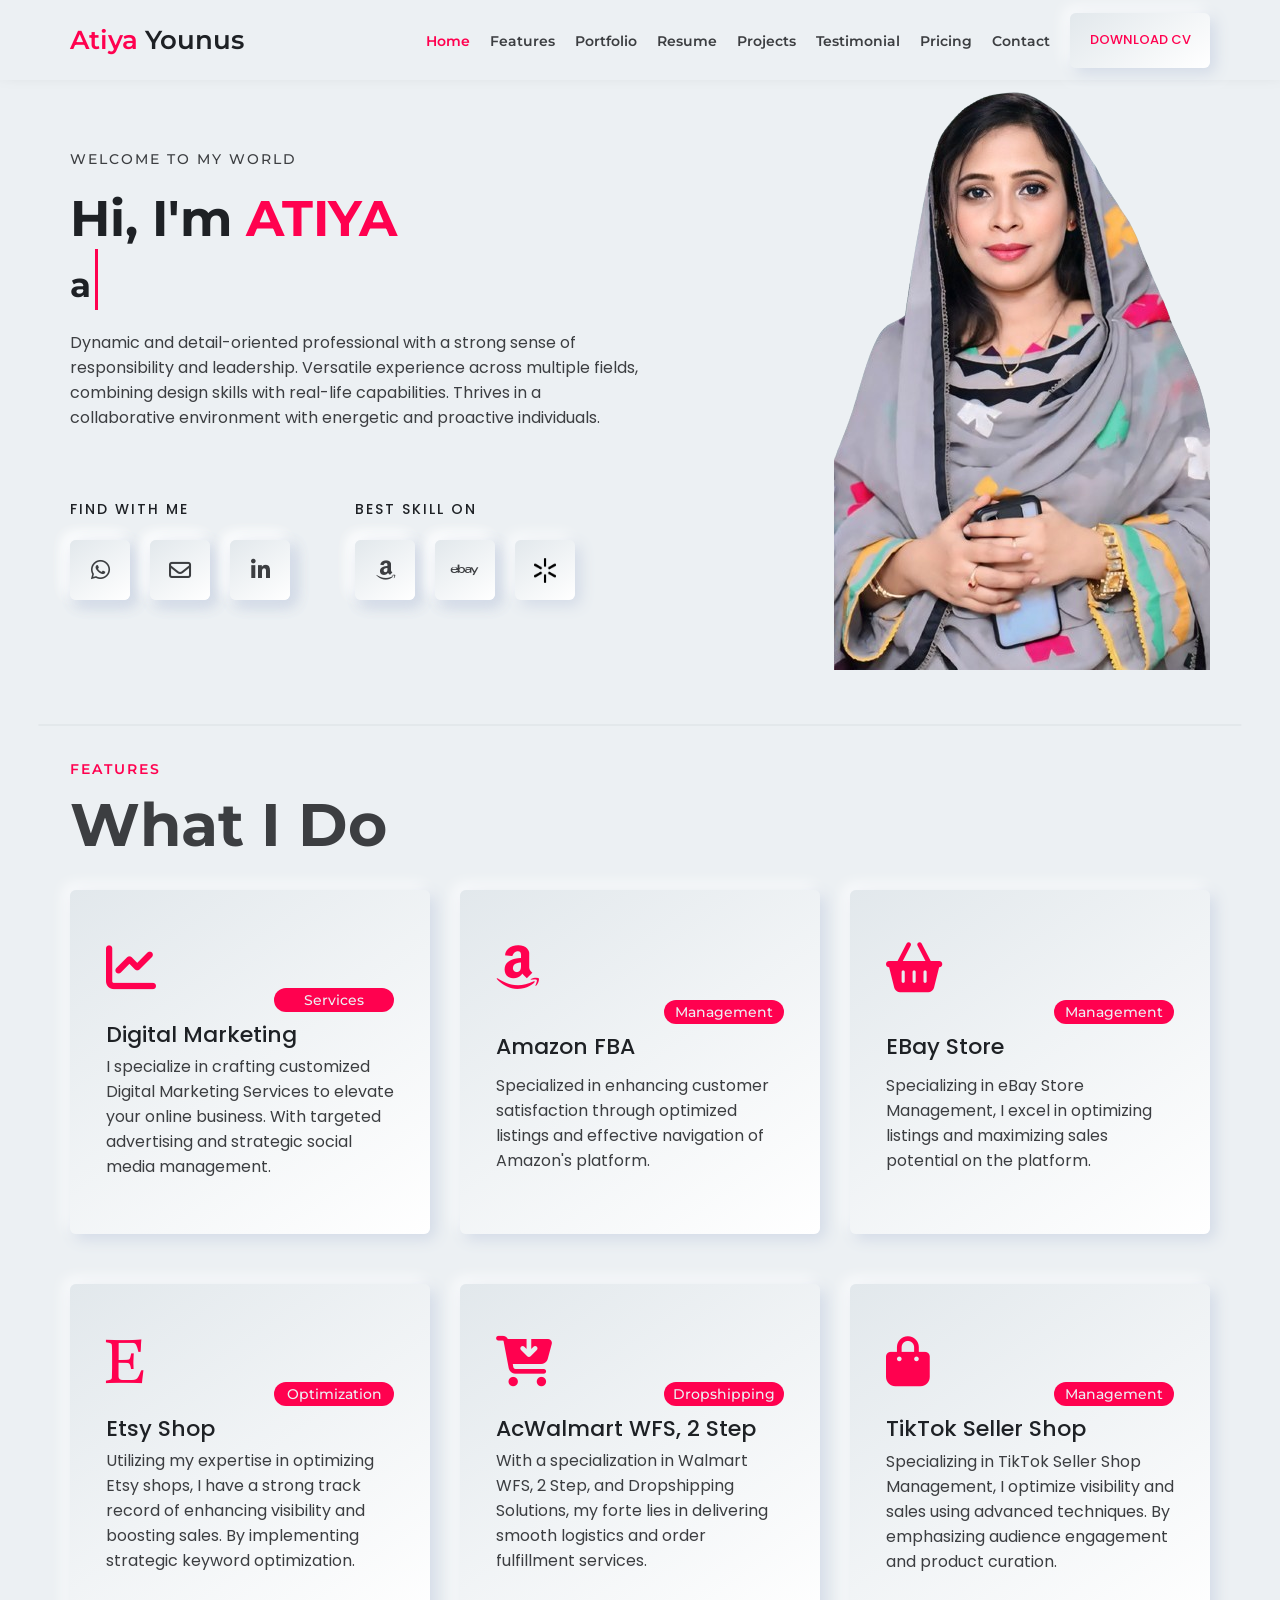
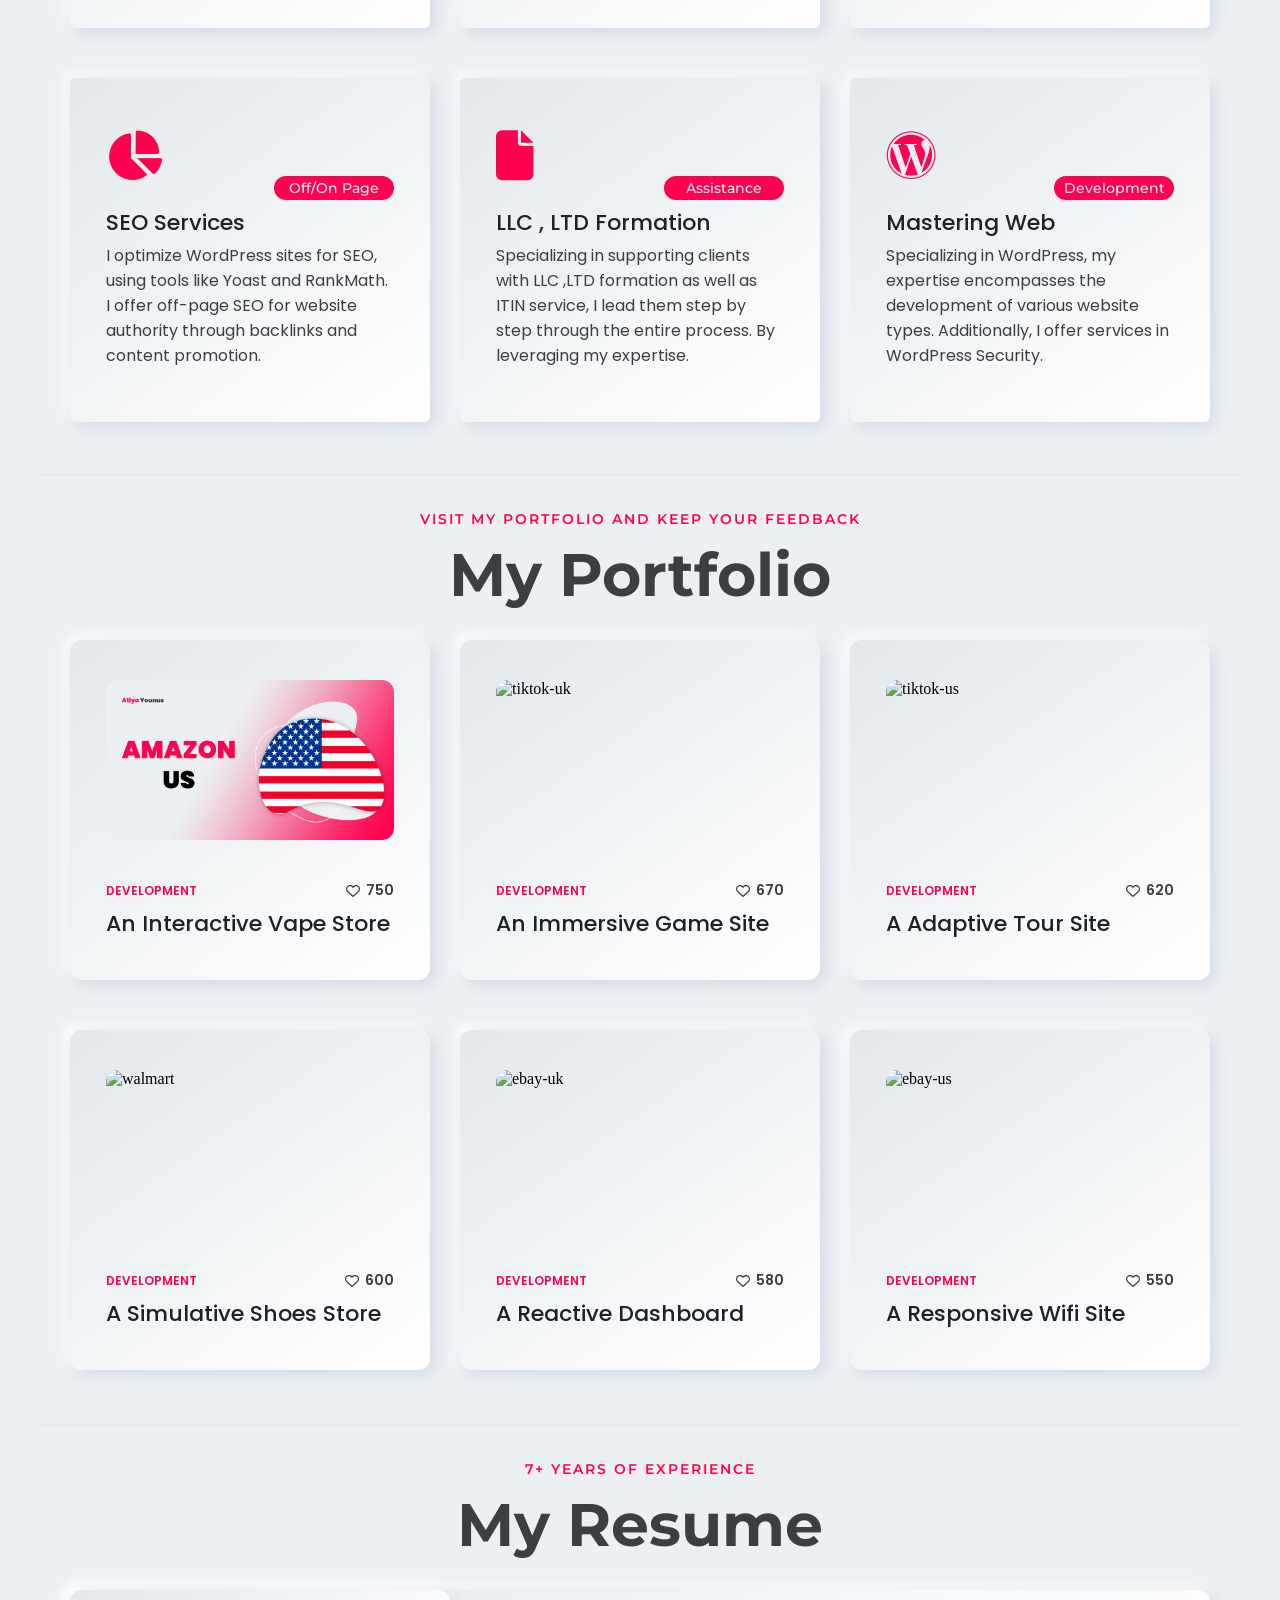
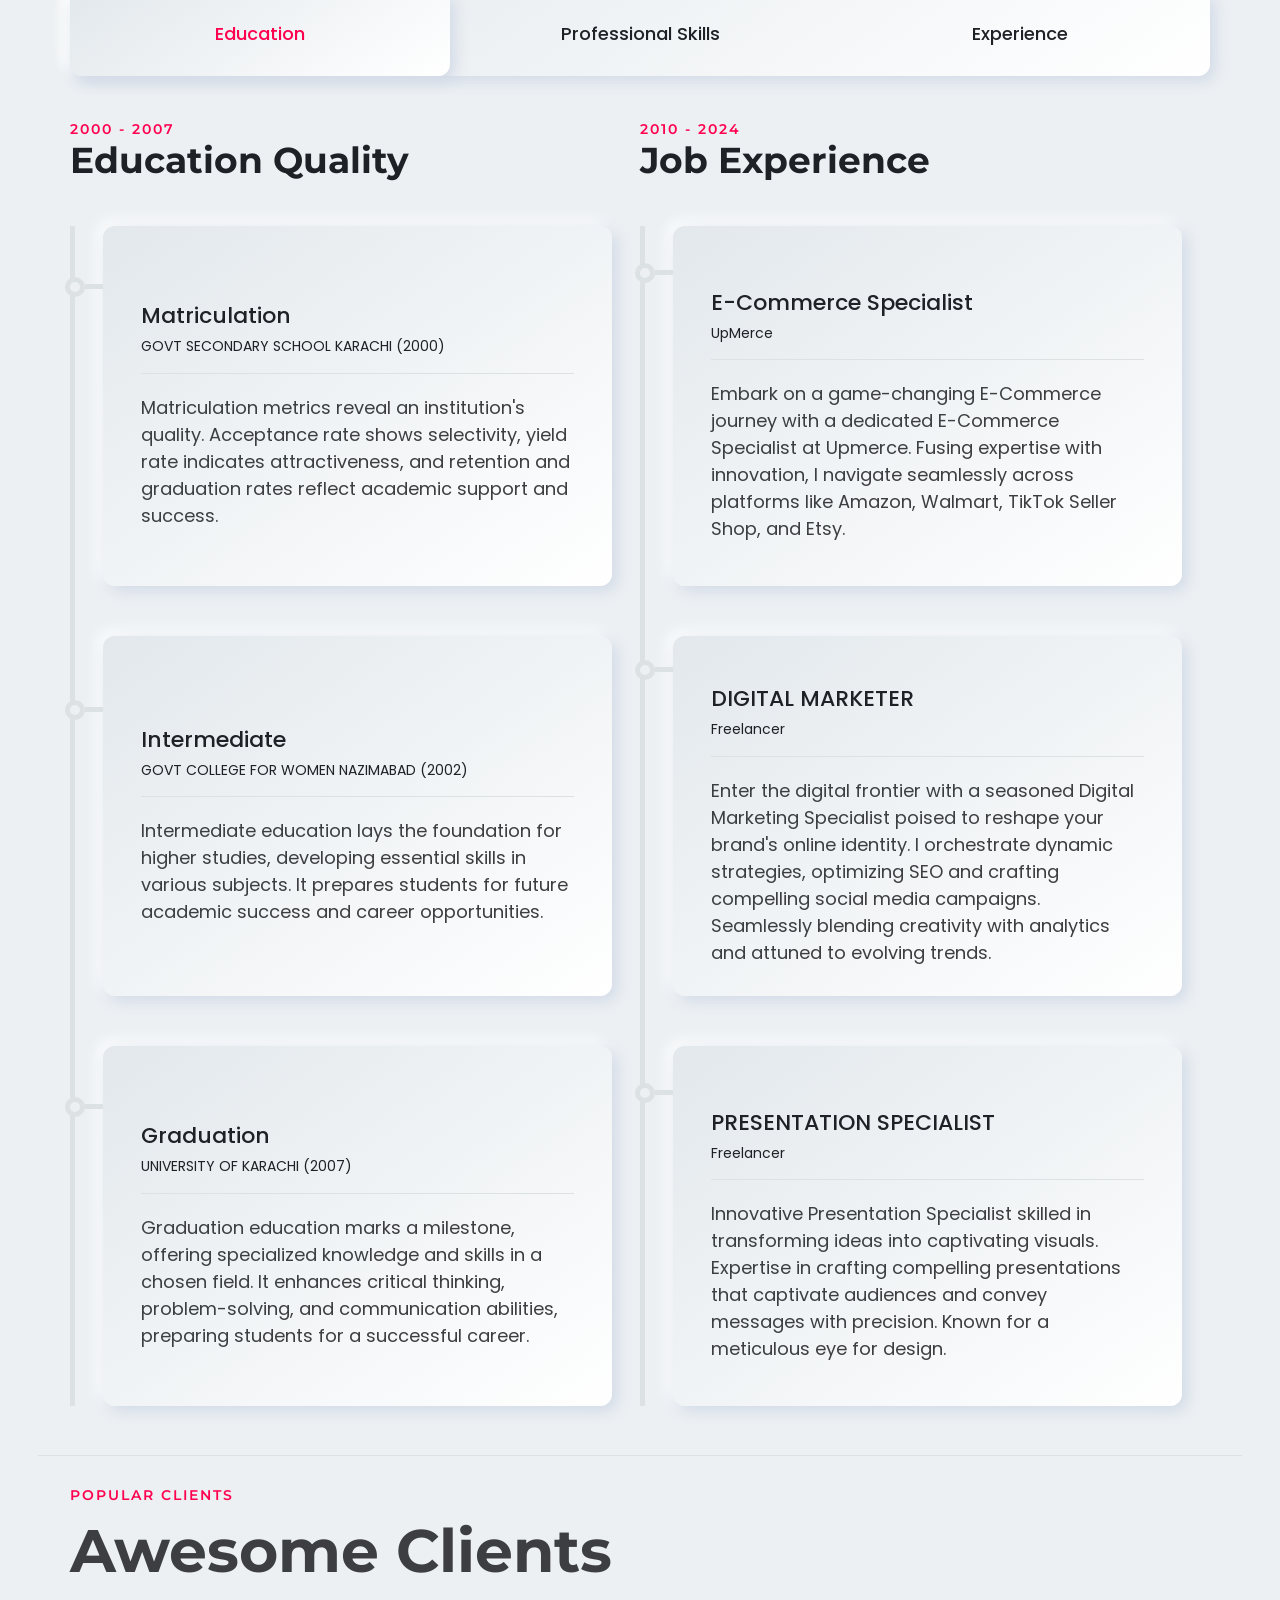
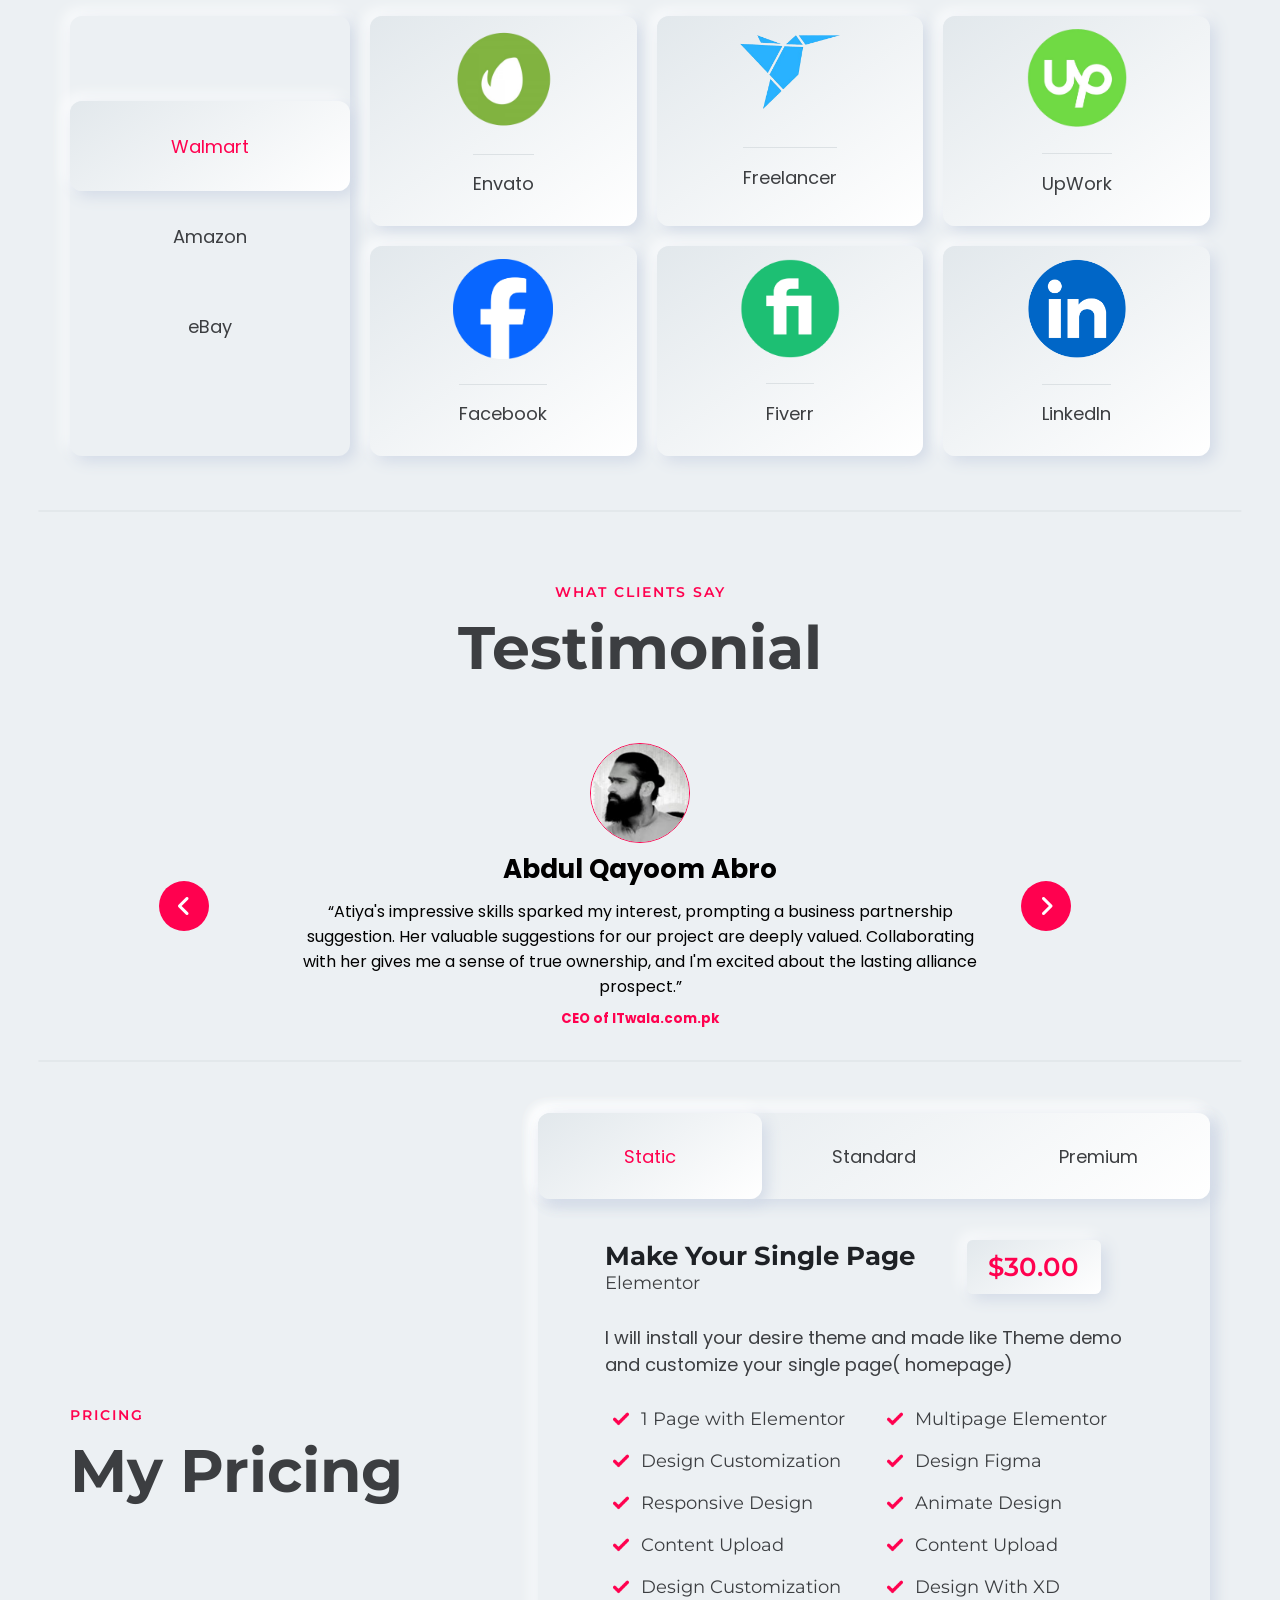
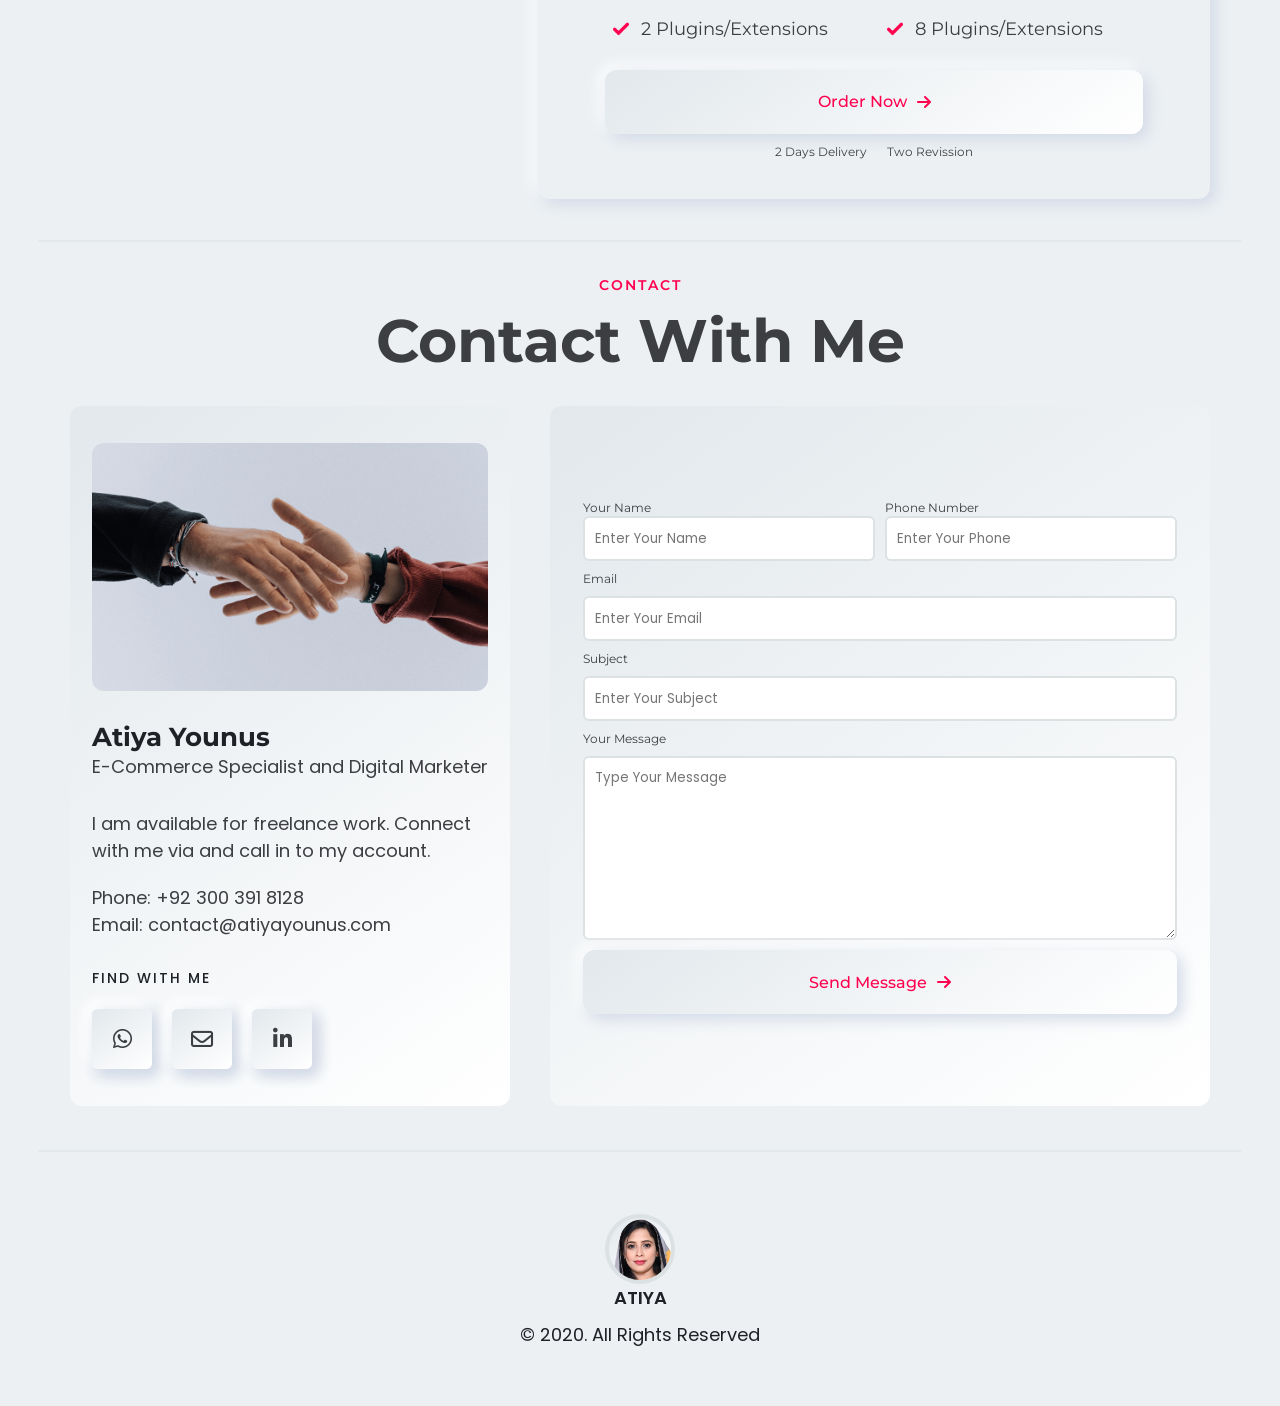
==== index.html @ 1887ff18 "Add files via upload" ====
<!DOCTYPE html>
<html lang="en">

<head>
  <meta charset="UTF-8" />
  <meta name="viewport" content="width=device-width, initial-scale=1.0" />
  <link rel="stylesheet" href="assets/style/container.css" />
  <link rel="stylesheet" href="assets/style/stylesheet.css" />
  <link rel="stylesheet" href="assets/style/responsive.css" />
  <title>Atiya Younus || Portfolio</title>
  <link rel="icon" type="png" href="assets/img/favicon.png">
</head>

<body>
  <!-- Main Header -->
  <header id="main__header">
    <div class="container_div">
      <div class="header__content">
        <div class="main__logo">
          <a href="index.html"><span class="red__highlight">Atiya</span> Younus</a>
        </div>

        <div class="menu__logo">
          <i class="fa-solid fa-bars"></i>
        </div>

        <div class="__backdrop">
          <div class="res__nav">
            <nav id="main__nav">
              <span class="cross__icon"><i class="fa-solid fa-xmark"></i></span>
              <ul class="nav__links">
                <li><a href="#home">Home</a></li>
                <li><a href="#features">Features</a></li>
                <li><a href="#portfolio">Portfolio</a></li>
                <li><a href="#resume">Resume</a></li>
                <li><a href="#projects">Projects</a></li>
                <li><a href="#testimonial">Testimonial</a></li>
                <li><a href="#pricing">Pricing</a></li>
                <li><a href="#contact">Contact</a></li>
                <span class="buynow__btn"><a href="https://shorturl.at/BLY35">Download CV</a></span>
              </ul>
            </nav>
            <div class="resnav__end">
              <div class="resnav__img">
                <img src="assets/img/footer--img.png" alt="my--img" />
              </div>
              <div class="resnav__icon">
                <ul class="nav__socialicon">
                  <li>
                    <a href="#"><i class="fa-brands fa-whatsapp"></i></a>
                  </li>
                  <li>
                    <a href="#"><i class="fa-brands fa-instagram"></i></a>
                  </li>
                  <li>
                    <a href="#"><i class="fa-brands fa-linkedin-in"></i></a>
                  </li>
                </ul>
              </div>
              <div class="footer__desc">
                <p>© 2024. All Rights Reserved</p>
              </div>
            </div>
          </div>
        </div>
      </div>
    </div>
  </header>

  <!-- ================================================== -->

  <!-- Section-1 -->
  <section id="home">
    <div class="container_div">
      <div class="sec1__content">
        <div class="sec1__txt">
          <div class="intro__txt">
            <span class="sec1__welcome">Welcome to my world</span>
            <h1>
              Hi, I'm <span class="red__highlight">ATIYA <br /></span><span class="typed-text"></span><span
                class="cursor blink">&nbsp;</span>
            </h1>
            <p>
              Dynamic and detail-oriented professional with a strong
              sense of responsibility and leadership. Versatile
              experience across multiple fields, combining design skills
              with real-life capabilities. Thrives in a collaborative
              environment with energetic and proactive individuals.
            </p>
          </div>
          <div class="social__info">
            <div class="social__icon">
              <span>find with me</span>
              <ul>
                <li>
                  <a href="https://wa.me/+923003918128"><i class="fa-brands fa-whatsapp"></i></a>
                </li>
                <li>
                  <a href="mailto:contact@atiyayounus.com"><i class="fa-regular fa-envelope"></i></a>
                </li>
                <li>
                  <a href="https://www.linkedin.com/in/itsatiayounus"><i class="fa-brands fa-linkedin-in"></i></a>
                </li>
              </ul>
            </div>
            <div class="social__icon">
              <span>best skill on</span>
              <ul>
                <li>
                  <a href="#"><i class="fa-brands fa-amazon"></i></a>
                </li>
                <li>
                  <a href="#"><i class="fa-brands fa-ebay"></i></a>
                </li>
                <li>
                  <a href="#"><img src="assets/img/walmart--icon.png" alt="walmart--icon" class="walmart__icon"></a>
                </li>
              </ul>
            </div>
          </div>
        </div>
        <div class="sec1__img">
          <img src="assets/img/my--img.png" alt="myimg" />
        </div>
      </div>
    </div>
  </section>

  <!-- ================================================== -->

  <!-- Section-2 -->
  <section id="features">
    <div class="container_div">
      <div class="sec2__content">
        <div class="sec2__txt">
          <span class="txt__span">Features</span>
          <h2 class="amr__h2">What I Do</h2>
        </div>
        <div class="feature__boxes">
          <div class="fbox__content">
            <div class="features__box">
              <i class="fa-solid fa-chart-line"></i>
              <div class="feature__txt">
                <h4 class="amr__h4">Digital Marketing</h4>
                <p>
                  I specialize in crafting customized Digital Marketing Services to elevate your online business. With
                  targeted advertising and strategic social media management.
                </p>
              </div>
            </div>
          </div>
          <div class="fbox__content">
            <div class="features__box">
              <i class="fa-brands fa-amazon"></i>
              <div class="feature__txt">
                <h4 class="amr__h4">Amazon FBA</h4>
                <p>
                  Specialized in enhancing customer satisfaction through optimized listings and effective navigation of
                  Amazon's platform.
                </p>
              </div>
            </div>
          </div>
          <div class="fbox__content">
            <div class="features__box">
              <i class="fa-solid fa-basket-shopping"></i>
              <div class="feature__txt">
                <h4 class="amr__h4">EBay Store</h4>
                <p>
                  Specializing in eBay Store Management, I excel in optimizing listings and maximizing sales potential
                  on the platform.
                </p>
              </div>
            </div>
          </div>
          <div class="fbox__content">
            <div class="features__box">
              <i class="fa-brands fa-etsy"></i>
              <div class="feature__txt">
                <h4 class="amr__h4">Etsy Shop</h4>
                <p>
                  Utilizing my expertise in optimizing Etsy shops, I have a strong track record of enhancing visibility
                  and boosting sales. By implementing strategic keyword optimization.
                </p>
              </div>
            </div>
          </div>
          <div class="fbox__content">
            <div class="features__box">
              <i class="fa-solid fa-cart-arrow-down"></i>
              <div class="feature__txt">
                <h4 class="amr__h4">AcWalmart WFS, 2 Step</h4>
                <p>
                  With a specialization in Walmart WFS, 2 Step, and Dropshipping Solutions, my forte lies in delivering
                  smooth logistics and order fulfillment services.
                </p>
              </div>
            </div>
          </div>
          <div class="fbox__content">
            <div class="features__box">
              <i class="fa-solid fa-bag-shopping"></i>
              <div class="feature__txt">
                <h4 class="amr__h4">TikTok Seller Shop</h4>
                <div></div>
                <p>
                  Specializing in TikTok Seller Shop Management, I optimize visibility and sales using advanced
                  techniques. By emphasizing audience engagement and product curation.
                </p>
              </div>
            </div>
          </div>
          <div class="fbox__content">
            <div class="features__box">
              <i class="fa-solid fa-chart-pie"></i>
              <div class="feature__txt">
                <h4 class="amr__h4">SEO Services</h4>
                <div></div>
                <p>
                  I optimize WordPress sites for SEO, using tools like Yoast and RankMath. I offer off-page SEO for
                  website authority through backlinks and content promotion.
                </p>
              </div>
            </div>
          </div>
          <div class="fbox__content">
            <div class="features__box">
              <i class="fa-solid fa-file"></i>
              <div class="feature__txt">
                <h4 class="amr__h4">LLC , LTD Formation</h4>
                <div></div>
                <p>
                  Specializing in supporting clients with LLC ,LTD formation as well as ITIN service, I lead them step
                  by step through the entire process. By leveraging my expertise.
                </p>
              </div>
            </div>
          </div>
          <div class="fbox__content">
            <div class="features__box">
              <i class="fa-brands fa-wordpress"></i>
              <div class="feature__txt">
                <h4 class="amr__h4">Mastering Web</h4>
                <div></div>
                <p>
                  Specializing in WordPress, my expertise encompasses the development of various website types.
                  Additionally, I offer services in WordPress Security.
                </p>
              </div>
            </div>
          </div>
        </div>
      </div>
    </div>
  </section>

  <!-- ================================================== -->

  <!-- Section-3 -->
  <section id="portfolio">
    <div class="container_div">
      <div class="sec3__content">
        <div class="sec3__txt">
          <span class="txt__span">Visit my portfolio and keep your feedback</span>
          <h2 class="amr__h2">My Portfolio</h2>
        </div>
        <div class="web__boxese">
          <div class="webbox__content">
            <div class="web__img">
              <img src="assets/img/amazon-us 1.png" alt="amazon" />
            </div>
            <div class="web__txt">
              <div class="web__catogery">
                <span>Development</span>
                <span><i class="fa-regular fa-heart"></i>750</span>
              </div>
              <a href="https://amrh-97.github.io/vapestore/" target="_blank">
                <h4 class="amr__h4">An Interactive Vape Store</h4>
              </a>
            </div>
          </div>
          <div class="webbox__content">
            <div class="web__img">
              <img src="assets/img/Tiktok-UK 1.png" alt="tiktok-uk" />
            </div>
            <div class="web__txt">
              <div class="web__catogery">
                <span>Development</span>
                <span><i class="fa-regular fa-heart"></i>670</span>
              </div>
              <a href="https://amrh-97.github.io/gaming/" target="_blank">
                <h4 class="amr__h4">An Immersive Game Site</h4>
              </a>
            </div>
          </div>
          <div class="webbox__content">
            <div class="web__img">
              <img src="assets/img/Tiktok-US 1.png" alt="tiktok-us" />
            </div>
            <div class="web__txt">
              <div class="web__catogery">
                <span>Development</span>
                <span><i class="fa-regular fa-heart"></i>620</span>
              </div>
              <a href="#">
                <h4 class="amr__h4">A Adaptive Tour Site</h4>
              </a>
            </div>
          </div>
          <div class="webbox__content">
            <div class="web__img">
              <img src="assets/img/walmart 1.png" alt="walmart" />
            </div>
            <div class="web__txt">
              <div class="web__catogery">
                <span>Development</span>
                <span><i class="fa-regular fa-heart"></i>600</span>
              </div>
              <a href="#">
                <h4 class="amr__h4">A Simulative Shoes Store</h4>
              </a>
            </div>
          </div>
          <div class="webbox__content">
            <div class="web__img">
              <img src="assets/img/ebay-uk 1.png" alt="ebay-uk" />
            </div>
            <div class="web__txt">
              <div class="web__catogery">
                <span>Development</span>
                <span><i class="fa-regular fa-heart"></i>580</span>
              </div>
              <a href="#">
                <h4 class="amr__h4">A Reactive Dashboard</h4>
              </a>
            </div>
          </div>
          <div class="webbox__content">
            <div class="web__img">
              <img src="assets/img/ebay-us 1.png" alt="ebay-us" />
            </div>
            <div class="web__txt">
              <div class="web__catogery">
                <span>Development</span>
                <span><i class="fa-regular fa-heart"></i>550</span>
              </div>
              <a href="#">
                <h4 class="amr__h4">A Responsive Wifi Site</h4>
              </a>
            </div>
          </div>
        </div>
      </div>
    </div>
  </section>

  <!-- ================================================== -->

  <!-- Section-4 -->
  <section id="resume">
    <div class="container_div">
      <div class="sec4__sec">
        <div class="sec4__txt">
          <span class="txt__span">7+ Years of Experience</span>
          <h2 class="amr__h2">My Resume</h2>
        </div>
        <ul class="resume__ul">
          <li>Education</li>
          <li class="pro__skill">Professional Skills</li>
          <li>Experience</li>
        </ul>
        <div class="__resume">
          <div class="sec4__resume">
            <div class="__box">
              <div class="restxt__1">
                <span class="txt__span">2000 - 2007</span>
                <h5 class="amr__h5">Education Quality</h5>
              </div>
              <div class="resume__boxes">
                <div class="resume__box">
                  <div class="resume__txt">
                    <div class="resmune__inner">
                      <div class="resume__heading">
                        <h4 class="amr__h4">Matriculation</h4>
                        <span>GOVT SECONDARY SCHOOL
                          KARACHI (2000)</span>
                      </div>
                      <div class="resume__descrp">
                        <p>
                          Matriculation metrics reveal an institution's
                          quality. Acceptance rate shows selectivity, yield
                          rate indicates attractiveness, and retention and
                          graduation rates reflect academic support and
                          success.
                        </p>
                      </div>
                    </div>
                  </div>
                  <div class="resume__txt">
                    <div class="resmune__inner">
                      <div class="resume__heading">
                        <h4 class="amr__h4">Intermediate</h4>
                        <span>GOVT COLLEGE FOR WOMEN
                          NAZIMABAD (2002)</span>
                      </div>
                      <div class="resume__descrp">
                        <p>
                          Intermediate education lays the foundation for
                          higher studies, developing essential skills in
                          various subjects. It prepares students for future
                          academic success and career opportunities.
                        </p>
                      </div>
                    </div>
                  </div>
                  <div class="resume__txt">
                    <div class="resmune__inner">
                      <div class="resume__heading">
                        <h4 class="amr__h4">Graduation</h4>
                        <span>UNIVERSITY OF KARACHI (2007)</span>
                      </div>
                      <div class="resume__descrp">
                        <p>
                          Graduation education marks a milestone, offering
                          specialized knowledge and skills in a chosen field.
                          It enhances critical thinking, problem-solving, and
                          communication abilities, preparing students for a
                          successful career.
                        </p>
                      </div>
                    </div>
                  </div>
                </div>
              </div>
            </div>
            <div class="__box">
              <div class="restxt__1">
                <span class="txt__span">2010 - 2024</span>
                <h5 class="amr__h5">Job Experience</h5>
              </div>
              <div class="resume__boxes">
                <div class="resume__box">
                  <div class="resume__txt">
                    <div class="resmune__inner">
                      <div class="resume__heading">
                        <h4 class="amr__h4">E-Commerce Specialist</h4>
                        <span>UpMerce</span>
                      </div>
                      <div class="resume__descrp">
                        <p>
                          Embark on a game-changing E-Commerce journey with a
                          dedicated E-Commerce Specialist at Upmerce. Fusing
                          expertise with innovation, I navigate seamlessly across
                          platforms like Amazon, Walmart, TikTok Seller Shop, and
                          Etsy.
                        </p>
                      </div>
                    </div>
                  </div>
                  <div class="resume__txt">
                    <div class="resmune__inner">
                      <div class="resume__heading">
                        <h4 class="amr__h4">DIGITAL MARKETER</h4>
                        <span>Freelancer</span>
                      </div>
                      <div class="resume__descrp">
                        <p>
                          Enter the digital frontier with a seasoned Digital Marketing
                          Specialist poised to reshape your brand's online identity. I
                          orchestrate dynamic strategies, optimizing SEO and
                          crafting compelling social media campaigns. Seamlessly
                          blending creativity with analytics and attuned to evolving
                          trends.
                        </p>
                      </div>
                    </div>
                  </div>
                  <div class="resume__txt">
                    <div class="resmune__inner">
                      <div class="resume__heading">
                        <h4 class="amr__h4">PRESENTATION SPECIALIST</h4>
                        <span>Freelancer</span>
                      </div>
                      <div class="resume__descrp">
                        <p>
                          Innovative Presentation Specialist skilled in transforming
                          ideas into captivating visuals. Expertise in crafting
                          compelling presentations that captivate audiences and
                          convey messages with precision. Known for a meticulous
                          eye for design.
                        </p>
                      </div>
                    </div>
                  </div>
                </div>
              </div>
            </div>
          </div>
        </div>
        <div class="__resume">
          <div class="sec4__resume">
            <div class="__box">
              <div class="restxt__1">
                <span class="txt__span">Features</span>
                <h5 class="amr__h5">Professional Skill</h5>
              </div>
              <div class="resume__boxes resume__progress">
                <div class="progrss__chart">
                  <h6 class="amr__h6">Digital Marketing</h6>
                  <div class="progress__bar">
                    <div class="__progress"></div>
                  </div>
                </div>
                <div class="progrss__chart">
                  <h6 class="amr__h6">Walmart</h6>
                  <div class="progress__bar">
                    <div class="__progress"></div>
                  </div>
                </div>
                <div class="progrss__chart">
                  <h6 class="amr__h6">Amazon</h6>
                  <div class="progress__bar">
                    <div class="__progress"></div>
                  </div>
                </div>
                <div class="progrss__chart">
                  <h6 class="amr__h6">eBay</h6>
                  <div class="progress__bar">
                    <div class="__progress"></div>
                  </div>
                </div>
                <div class="progrss__chart">
                  <h6 class="amr__h6">Etsy</h6>
                  <div class="progress__bar">
                    <div class="__progress"></div>
                  </div>
                </div>
              </div>
            </div>
            <div class="__box">
              <div class="restxt__1">
                <span class="txt__span">Features</span>
                <h5 class="amr__h5">Professional Skill</h5>
              </div>
              <div class="resume__boxes resume__progress">
                <div class="progrss__chart">
                  <h6 class="amr__h6">Tik Tok</h6>
                  <div class="progress__bar">
                    <div class="__progress"></div>
                  </div>
                </div>
                <div class="progrss__chart">
                  <h6 class="amr__h6">Html Css</h6>
                  <div class="progress__bar">
                    <div class="__progress"></div>
                  </div>
                </div>
                <div class="progrss__chart">
                  <h6 class="amr__h6">JavaScript</h6>
                  <div class="progress__bar">
                    <div class="__progress"></div>
                  </div>
                </div>
                <div class="progrss__chart">
                  <h6 class="amr__h6">WordPress</h6>
                  <div class="progress__bar">
                    <div class="__progress"></div>
                  </div>
                </div>
                <div class="progrss__chart">
                  <h6 class="amr__h6">LLC,LTD Formation Assistance</h6>
                  <div class="progress__bar">
                    <div class="__progress"></div>
                  </div>
                </div>
              </div>
            </div>
          </div>
        </div>
        <div class="__resume">
          <div class="sec4__resume">
            <div class="__box">
              <div class="restxt__1">
                <span class="txt__span">2000 - 2007</span>
                <h5 class="amr__h5">Education Quality</h5>
              </div>
              <div class="resume__boxes">
                <div class="resume__box">
                  <div class="resume__txt">
                    <div class="resmune__inner">
                      <div class="resume__heading">
                        <h4 class="amr__h4">Matriculation</h4>
                        <span>GOVT SECONDARY SCHOOL
                          KARACHI (2000)</span>
                      </div>
                      <div class="resume__descrp">
                        <p>
                          Matriculation metrics reveal an institution's
                          quality. Acceptance rate shows selectivity, yield
                          rate indicates attractiveness, and retention and
                          graduation rates reflect academic support and
                          success.
                        </p>
                      </div>
                    </div>
                  </div>
                  <div class="resume__txt">
                    <div class="resmune__inner">
                      <div class="resume__heading">
                        <h4 class="amr__h4">Intermediate</h4>
                        <span>GOVT COLLEGE FOR WOMEN
                          NAZIMABAD (2002)</span>
                      </div>
                      <div class="resume__descrp">
                        <p>
                          Intermediate education lays the foundation for
                          higher studies, developing essential skills in
                          various subjects. It prepares students for future
                          academic success and career opportunities.
                        </p>
                      </div>
                    </div>
                  </div>
                  <div class="resume__txt">
                    <div class="resmune__inner">
                      <div class="resume__heading">
                        <h4 class="amr__h4">Graduation</h4>
                        <span>UNIVERSITY OF KARACHI (2007)</span>
                      </div>
                      <div class="resume__descrp">
                        <p>
                          Graduation education marks a milestone, offering
                          specialized knowledge and skills in a chosen field.
                          It enhances critical thinking, problem-solving, and
                          communication abilities, preparing students for a
                          successful career.
                        </p>
                      </div>
                    </div>
                  </div>
                </div>
              </div>
            </div>
            <div class="__box">
              <div class="restxt__1">
                <span class="txt__span">2010 - 2024</span>
                <h5 class="amr__h5">Job Experience</h5>
              </div>
              <div class="resume__boxes">
                <div class="resume__box">
                  <div class="resume__txt">
                    <div class="resmune__inner">
                      <div class="resume__heading">
                        <h4 class="amr__h4">E-Commerce Specialist</h4>
                        <span>UpMerce</span>
                      </div>
                      <div class="resume__descrp">
                        <p>
                          Embark on a game-changing E-Commerce journey with a
                          dedicated E-Commerce Specialist at Upmerce. Fusing
                          expertise with innovation, I navigate seamlessly across
                          platforms like Amazon, Walmart, TikTok Seller Shop, and
                          Etsy.
                        </p>
                      </div>
                    </div>
                  </div>
                  <div class="resume__txt">
                    <div class="resmune__inner">
                      <div class="resume__heading">
                        <h4 class="amr__h4">DIGITAL MARKETER</h4>
                        <span>Freelancer</span>
                      </div>
                      <div class="resume__descrp">
                        <p>
                          Enter the digital frontier with a seasoned Digital Marketing
                          Specialist poised to reshape your brand's online identity. I
                          orchestrate dynamic strategies, optimizing SEO and
                          crafting compelling social media campaigns. Seamlessly
                          blending creativity with analytics and attuned to evolving
                          trends.
                        </p>
                      </div>
                    </div>
                  </div>
                  <div class="resume__txt">
                    <div class="resmune__inner">
                      <div class="resume__heading">
                        <h4 class="amr__h4">PRESENTATION SPECIALIST</h4>
                        <span>Freelancer</span>
                      </div>
                      <div class="resume__descrp">
                        <p>
                          Innovative Presentation Specialist skilled in transforming
                          ideas into captivating visuals. Expertise in crafting
                          compelling presentations that captivate audiences and
                          convey messages with precision. Known for a meticulous
                          eye for design.
                        </p>
                      </div>
                    </div>
                  </div>
                </div>
              </div>
            </div>
          </div>
        </div>
      </div>
    </div>
  </section>

  <div class="__seperator">
    <span></span>
  </div>

  <!-- ================================================== -->

  <!-- Section-5 -->
  <section id="projects">
    <div class="container_div">
      <div class="sec5__content">
        <div class="sec5__txt">
          <span class="txt__span">Popular Clients</span>
          <h2 class="amr__h2">Awesome Clients</h2>
        </div>
        <div class="sec5__clients">
          <div class="client__li">
            <ul>
              <li>Walmart</li>
              <li>Amazon</li>
              <li>eBay</li>
            </ul>
          </div>
          <div class="client__boxes">
            <div class="client__box">
              <div class="client__logo">
                <img src="assets/img/envato-logo.png" alt="envato-logo" />
              </div>
              <div class="client__name">
                <span><a href="#">Envato</a></span>
              </div>
            </div>
            <div class="client__box">
              <div class="client__logo">
                <img src="assets/img/freelancer-logo.png" alt="freelancer-logo" />
              </div>
              <div class="client__name">
                <span><a href="#">Freelancer</a></span>
              </div>
            </div>
            <div class="client__box">
              <div class="client__logo">
                <img src="assets/img/upwork-logo.png" alt="upwork-logo" />
              </div>
              <div class="client__name">
                <span><a href="#">UpWork</a></span>
              </div>
            </div>
            <div class="client__box">
              <div class="client__logo">
                <img src="assets/img/facebook-logo.png" alt="facebook-logo" />
              </div>
              <div class="client__name">
                <span><a href="#">Facebook</a></span>
              </div>
            </div>
            <div class="client__box">
              <div class="client__logo">
                <img src="assets/img/Fiverr-Logo.png" alt="fiver-logo" />
              </div>
              <div class="client__name">
                <span><a href="#">Fiverr</a></span>
              </div>
            </div>
            <div class="client__box">
              <div class="client__logo">
                <img src="assets/img/link-logo.png" alt="link--logo" />
              </div>
              <div class="client__name">
                <span><a href="#">LinkedIn</a></span>
              </div>
            </div>
          </div>
        </div>
      </div>
    </div>
  </section>

  <!-- ================================================== -->

  <!-- Testimonial Section -->

  <section id="testimonial">
    <div class="container_div">
      <div class="testmonial__container">
        <div class="sec4__txt">
          <span class="txt__span">What Clients Say</span>
          <h2 class="amr__h2">Testimonial</h2>
        </div>
        <div class="testmonial__inner">
          <div class="right__left">
            <span class="left__arrow"><i class="fa-solid fa-angle-left"></i></span>
            <span class="right__arrow"><i class="fa-solid fa-angle-right"></i></span>
          </div>
          <div class="testmonial__txt">
            <div class="test__heading">
              <img src="assets/img/testmonialimg--1.jpg" alt="user-img">
              <h6>Abdul Qayoom Abro</h6>
            </div>
            <div class="test__desc">
              <q>Atiya's impressive skills sparked my interest, prompting a business partnership suggestion.
                Her valuable suggestions for our project are deeply valued. Collaborating with her gives me a sense of
                true ownership, and I'm excited about the lasting alliance prospect.</q>
            </div>
            <h5>CEO of ITwala.com.pk</h5>
          </div>
          <div class="testmonial__txt">
            <div class="test__heading">
              <img src="assets/img/testmonialimg--2.jpg" alt="user-img">
              <h6>Farha Khan</h6>
            </div>
            <div class="test__desc">
              <q>Atiya's friendliness and motivation were evident. Her guidance made navigating Walmart
                effortless, without burden. She took full responsibility, maintaining constant communication, and
                exceeded expectations. I highly recommend women from all backgrounds to collaborate with her.
              </q>
            </div>
            <h5>Lead Teacher of Marc Academy NY United States of America</h5>
          </div>
          <div class="testmonial__txt">
            <div class="test__heading">
              <img src="assets/img/testmonialimg--3.jpg" alt="user-img">
              <h6>Asif Malik</h6>
            </div>
            <div class="test__desc">
              <q>In four years, I've witnessed Atiya's boundless curiosity and versatility across diverse
                domains. Her expertise impressed me deeply as we explored the TikTok Shop platform. I wholeheartedly
                recommend collaborating with her to explore e-commerce platforms.</q>
            </div>
            <h5>Digital Creator</h5>
          </div>
          <div class="testmonial__txt">
            <div class="test__heading">
              <img src="assets/img/testmonialimg--4.jpg" alt="user-img">
              <h6>Humayun Alamgir Shaikh</h6>
            </div>
            <div class="test__desc">
              <q>Joining Atiya's team four months ago was an energizing journey filled with her infectious
                enthusiasm and vibrant spirit. Her exceptional communication abilities and hidden talents make her
                unique. Collaborating with her fills me with pride and happiness. Under her mentorship, I've explored
                Etsy and Walmart, surpassing expectations.</q>
            </div>
            <h5>Engineering Professional, From Canada</h5>
          </div>
          <div class="testmonial__txt">
            <div class="test__heading">
              <img src="assets/img/testmonialimg--5.jpg" alt="user-img">
              <h6>Asiya Syed</h6>
            </div>
            <div class="test__desc">
              <q>Atiya Younus's teaching style, patience, and empathy left a lasting impression. Her
                straightforward approach made complex concepts understandable. I venture into e-commerce, utilizing her
                LLC's services. Her meticulous guidance ensures practical understanding without neglecting financial
                aspects.</q>
            </div>
            <h5>Lecturer at - University of Hai’l Kingdom of Saudi Arabia</h5>
          </div>
          <div class="testmonial__txt">
            <div class="test__heading">
              <img src="assets/img/testmonialimg--6.jpg" alt="user-img">
              <h6>Affinity</h6>
            </div>
            <div class="test__desc">
              <q>Atiya aided us in managing the Walmart account with her documented experience and concise
                guidance. Her extensive expertise in e-commerce platforms is notable. Our partnership with Atiya has
                been remarkable, and we anticipate a lasting alliance.</q>
            </div>
            <h5>Online E.Commerce Agency</h5>
          </div>
        </div>
      </div>
    </div>
  </section>

  <!-- ================================================== -->

  <!-- Section-6 -->
  <section id="pricing">
    <div class="container_div">
      <div class="sec6__content">
        <div class="sec6__txt">
          <span class="txt__span">Pricing</span>
          <h2 class="amr__h2">My Pricing</h2>
        </div>
        <div class="sec6__prices">
          <ul class="price__type">
            <li>Static</li>
            <li>Standard</li>
            <li>Premium</li>
          </ul>
          <div class="price__inner">
            <div class="price__txt">
              <div class="price__heading">
                <div>
                  <h3 class="amr__h3">Make Your Single Page</h3>
                  <span>Elementor</span>
                </div>
                <div class="__price">
                  <p>$30.00</p>
                </div>
              </div>
              <div class="price__description">
                <p>
                  I will install your desire theme and made like Theme demo
                  and customize your single page( homepage)
                </p>
              </div>
              <div class="check__wrapper">
                <ul>
                  <li>1 Page with Elementor</li>
                  <li>Design Customization</li>
                  <li>Responsive Design</li>
                  <li>Content Upload</li>
                  <li>Design Customization</li>
                  <li>2 Plugins/Extensions</li>
                </ul>
                <ul>
                  <li>Multipage Elementor</li>
                  <li>Design Figma</li>
                  <li>Animate Design</li>
                  <li>Content Upload</li>
                  <li>Design With XD</li>
                  <li>8 Plugins/Extensions</li>
                </ul>
              </div>
              <div class="order__btn">
                <span>
                  <a href="#">Order Now <i class="fa-solid fa-arrow-right"></i></a>
                </span>
                <div class="order__delv">
                  <span>2 Days Delivery</span>
                  <span>Two Revission</span>
                </div>
              </div>
            </div>
          </div>
          <div class="price__inner">
            <div class="price__txt">
              <div class="price__heading">
                <div>
                  <h3 class="amr__h3">Design Your Single Page</h3>
                  <span>Elementor</span>
                </div>
                <div class="__price">
                  <p>$60.00</p>
                </div>
              </div>
              <div class="price__description">
                <p>
                  I will install your desire theme and made like Theme demo
                  and customize your single page( homepage)
                </p>
              </div>
              <div class="check__wrapper">
                <ul>
                  <li>1 Page with Elementor</li>
                  <li>Design Customization</li>
                  <li>Responsive Design</li>
                  <li>Content Upload</li>
                  <li>Design Customization</li>
                  <li>2 Plugins/Extensions</li>
                </ul>
                <ul>
                  <li>Multipage Elementor</li>
                  <li>Design Figma</li>
                  <li>Animate Design</li>
                  <li>Content Upload</li>
                  <li>Design With XD</li>
                  <li>8 Plugins/Extensions</li>
                </ul>
              </div>
              <div class="order__btn">
                <span>
                  <a href="#">Order Now <i class="fa-solid fa-arrow-right"></i></a>
                </span>
                <div class="order__delv">
                  <span>2 Days Delivery</span>
                  <span>Two Revission</span>
                </div>
              </div>
            </div>
          </div>
          <div class="price__inner">
            <div class="price__txt">
              <div class="price__heading">
                <div>
                  <h3 class="amr__h3">Make Your Multi Page</h3>
                  <span>Elementor</span>
                </div>
                <div class="__price">
                  <p>$90.00</p>
                </div>
              </div>
              <div class="price__description">
                <p>
                  I will install your desire theme and made like Theme demo
                  and customize your single page( homepage)
                </p>
              </div>
              <div class="check__wrapper">
                <ul>
                  <li>1 Page with Elementor</li>
                  <li>Design Customization</li>
                  <li>Responsive Design</li>
                  <li>Content Upload</li>
                  <li>Design Customization</li>
                  <li>2 Plugins/Extensions</li>
                </ul>
                <ul>
                  <li>Multipage Elementor</li>
                  <li>Design Figma</li>
                  <li>Animate Design</li>
                  <li>Content Upload</li>
                  <li>Design With XD</li>
                  <li>8 Plugins/Extensions</li>
                </ul>
              </div>
              <div class="order__btn">
                <span>
                  <a href="#">Order Now <i class="fa-solid fa-arrow-right"></i></a>
                </span>
                <div class="order__delv">
                  <span>2 Days Delivery</span>
                  <span>Two Revission</span>
                </div>
              </div>
            </div>
          </div>
        </div>
      </div>
    </div>
  </section>

  <!-- ================================================== -->

  <!-- Section-7 -->
  <section id="contact">
    <div class="container_div">
      <div class="sec7__content">
        <div class="sec7__txt">
          <span class="txt__span">Contact</span>
          <h2 class="amr__h2">Contact With Me</h2>
        </div>
        <div class="sec7__boxes">
          <div class="sec7__box">
            <div class="inner__box">
              <div class="contact__img">
                <img src="assets/img/contact-img.png" alt="contact" />
              </div>
              <div class="contact__title">
                <h3 class="amr__h3">Atiya Younus</h3>
                <span>E-Commerce Specialist and Digital Marketer</span>
              </div>
              <div class="contact__desc">
                <p>
                  I am available for freelance work. Connect with me via and
                  call in to my account.
                </p>
                <div>
                  <span>Phone: <a href="https://wa.me/+923003918128">+92 300 391 8128</a></span>
                  <span>Email: <a href="mailto:contact@atiyayounus.com">contact@atiyayounus.com</a></span>
                </div>
              </div>
              <div class="social__info">
                <div class="social__icon">
                  <span>find with me</span>
                  <ul>
                    <li>
                      <a href="https://wa.me/+923003918128"><i class="fa-brands fa-whatsapp"></i></a>
                    </li>
                    <li>
                      <a href="mailto:contact@atiyayounus.com"><i class="fa-regular fa-envelope"></i></a>
                    </li>
                    <li>
                      <a href="https://www.linkedin.com/in/itsatiayounus"><i class="fa-brands fa-linkedin-in"></i></a>
                    </li>
                  </ul>
                </div>
              </div>
            </div>
          </div>
          <div class="sec7__form">
            <div class="inner__form">
              <form action="#">
                <div class="fname__div">
                  <div>
                    <label for="user__name">Your Name</label>
                    <input type="text" id="user__name" required placeholder="Enter Your Name" />
                  </div>
                  <div>
                    <label for="user__phone">Phone Number</label>
                    <input type="text" id="user__phone" required placeholder="Enter Your Phone" />
                  </div>
                </div>
                <label for="user__email">Email</label>
                <input type="email" id="user__email" required placeholder="Enter Your Email" />
                <label for="user__subject">Subject</label>
                <input type="text" id="user__subject" required placeholder="Enter Your Subject" />
                <label for="user__msg">Your Message</label>
                <textarea id="user__msg" rows="8" placeholder="Type Your Message"></textarea>
                <span class="form__btn">
                  <a href="#">Send Message <i class="fa-solid fa-arrow-right"></i></a>
                </span>
              </form>
            </div>
          </div>
        </div>
      </div>
    </div>
  </section>

  <!-- ================================================== -->

  <!-- Main Footer -->
  <footer id="main__footer">
    <div class="container_div">
      <div class="footer__content">
        <div class="footer__logo">
          <img src="assets/img/footer--img.png" alt="my--img" />
          <p>Atiya</p>
        </div>
        <div class="footer__desc">
          <p>© 2020. All Rights Reserved</p>
        </div>
      </div>
    </div>
  </footer>
</body>

<!-- Font Awsome Icons -->
<link rel="stylesheet" href="https://cdnjs.cloudflare.com/ajax/libs/font-awesome/6.6.0/css/all.min.css"
  integrity="sha512-Kc323vGBEqzTmouAECnVceyQqyqdsSiqLQISBL29aUW4U/M7pSPA/gEUZQqv1cwx4OnYxTxve5UMg5GT6L4JJg=="
  crossorigin="anonymous" referrerpolicy="no-referrer" />

<!-- JS Scripts -->
<script src="assets/scripts/main.js"></script>

</html>
---- assets/style/container.css ----
/* || Container--Breakpoints */

.container_div {
    max-width: 1140px;
    margin: 0 auto;
}

@media (min-width: 320px) {
    .container_div {
        max-width: 310px;
    }
}

@media (min-width: 425px) {
    .container_div {
        max-width: 370px;
    }
}

@media (min-width: 576px) {
    .container_div {
        max-width: 540px;
    }
}

@media (min-width: 768px) {
    .container_div {
        max-width: 720px;
    }
}

@media (min-width: 992px) {
    .container_div {
        max-width: 960px;
    }
}

@media (min-width: 1200px) {
    .container_div {
        max-width: 1140px;
    }
}
---- assets/style/stylesheet.css ----
@import url('https://fonts.googleapis.com/css2?family=Montserrat:ital,wght@0,100..900;1,100..900&family=Poppins:ital,wght@0,100;0,200;0,300;0,400;0,500;0,600;0,700;0,800;0,900;1,100;1,200;1,300;1,400;1,500;1,600;1,700;1,800;1,900&display=swap');

html {
    scroll-behavior: smooth;
}

* {
    margin: 0;
    padding: 0;
    box-sizing: border-box;
    list-style: none;
    text-decoration: none;
}

::-webkit-scrollbar {
    width: 6px;
    /* background-color: yellowgreen; */
}

::-webkit-scrollbar-thumb {
    background-color: var(--amr--color--2);
    height: 100px;
}

::-webkit-url-bar {
    -webkit-box-shadow: 0 0 10px rgba(0, 0, 0, 0.5);
    -webkit-appearance: searchfield;
    -webkit-text-fill-color: red;
}

/* -- Variables -- */

:root {

    /* font-family */
    --amr--fontfamily--1: "Montserrat", sans-serif;
    --amr--fontfamily--2: "Poppins", sans-serif;

    /* colors */
    --amr--color--1: #ECF0F3;
    --amr--color--2: #ff014f;
    --amr--color--3: #3c3e41;
    --amr--color--4: #1e2125;
    --amr--color--5: linear-gradient(145deg, #ff014f, #d11414);
    --amr--color--6: linear-gradient(145deg, #e2e8ec, #ffffff);
    --amr--color--7: #dce1e4;

    /* box shadow */
    --amr--boxshadow--1: 5px 5px 15px #D1D9E6, -5px -5px 15px #ffffff;

    /* font-weight */
    --amr--fontweight--1: 700;
    --amr--fontweight--2: 600;
    --amr--fontweight--3: 500;
    --amr--fontweight--4: 400;

    /* border radius */
    --amr--borderradius-1: 6px;
    --amr--borderradius-2: 12px;

    /* gap */
    --amr--global--gap: 20px;

    /* trasnition */
    --amr--transition-1: 0.4s;
}

body {
    background-color: var(--amr--color--1);
    /* overflow-y: hidden; */
}

/* -- Global Tags -- */

.red__highlight {
    color: var(--amr--color--2);
}

.buynow__btn a {
    color: var(--amr--color--2);
    font-family: var(--amr--fontfamily--2);
    font-size: 13px;
    background-image: var(--amr--color--6);
    width: 140px;
    min-height: 55px;
    display: flex;
    justify-content: center;
    align-items: center;
    font-weight: var(--amr--fontweight--3);
    box-shadow: var(--amr--boxshadow--1);
    border-radius: var(--amr--borderradius-1);
    text-transform: uppercase;
    position: relative;
    cursor: pointer;
    transition: var(--amr--transition-1);
}

.buynow__btn a:hover {
    color: var(--amr--color--1);
    background-image: var(--amr--color--5);
    transform: translateY(-3px);

}

.txt__span {
    color: var(--amr--color--2);
    font-size: 14px;
    font-family: var(--amr--fontfamily--1);
    font-weight: var(--amr--fontweight--2);
    letter-spacing: 2px;
    text-transform: uppercase;
}

.amr__h2 {
    color: var(--amr--color--3);
    font-size: 60px;
    font-family: var(--amr--fontfamily--1);
}

.amr__h3 {
    color: var(--amr--color--4);
    font-size: 26px;
    font-family: var(--amr--fontfamily--1);
}

.amr__h4 {
    color: var(--amr--color--4);
    font-size: 22px;
    font-family: var(--amr--fontfamily--2);
    font-weight: var(--amr--fontweight--3);
}

.amr__h5 {
    color: var(--amr--color--4);
    font-size: 36px;
    font-family: var(--amr--fontfamily--1);
}

.amr__h6 {
    color: var(--amr--color--4);
    font-size: 12px;
    font-family: var(--amr--fontfamily--1);
    font-weight: var(--amr--fontweight--4);
    letter-spacing: 2px;
    text-transform: uppercase;
}


/* -- Main Header -- */

#main__header {
    position: sticky;
    top: 0;
    background: var(--amr--color--1);
    z-index: 222;
    box-shadow: #00000061 1px -15px 20px 0px;
}

.main__logo a {
    color: var(--amr--color--4);
    font-size: 26px;
    font-weight: var(--amr--fontweight--2);
}

.header__content {
    min-height: 80px;
    display: flex;
    justify-content: space-between;
    align-items: center;
    font-family: var(--amr--fontfamily--1);
}

#main__nav .nav__links {
    display: flex;
    align-items: center;
    gap: var(--amr--global--gap);
}

#main__nav .nav__links li a {
    color: var(--amr--color--3);
    font-size: 14px;
    font-weight: var(--amr--fontweight--2);
    transition: var(--amr--transition-1);
}

#main__nav .nav__links li a:hover {
    color: var(--amr--color--2);
}

#main__nav .nav__links li a.active {
    color: var(--amr--color--2);
}

#main__nav span i {
    display: none;
}

.res__nav .footer__desc {
    display: none;
}

.menu__logo i {
    display: none;
}

.nav__socialicon {
    display: none;
}

.resnav__img {
    display: none;
}

/* -- Section-1 -- */

#home {
    min-height: 650px;
}

.sec1__content {
    display: grid;
    grid-template-columns: repeat(2, 1fr);
}

.sec1__txt {
    display: flex;
    flex-direction: column;
    justify-content: space-evenly;
}

.intro__txt {
    display: flex;
    flex-direction: column;
    gap: var(--amr--global--gap);
}


.intro__txt .sec1__welcome {
    color: var(--amr--color--3);
    font-size: 14px;
    font-family: var(--amr--fontfamily--1);
    font-weight: var(--amr--fontweight--3);
    letter-spacing: 2px;
    text-transform: uppercase;
}

.intro__txt h1 {
    color: var(--amr--color--4);
    font-size: 50px;
    font-family: var(--amr--fontfamily--1);
}

.intro__txt .typed-text {
    font-size: 34px;
    color: var(--amr--color--4);
}

.intro__txt .cursor {
    display: inline-block;
    width: 3px;
    margin-left: 4px;
    background: var(--amr--color--2);
}

.intro__txt .cursor.blink {
    animation: blink 0.8s ease-in-out infinite;
}

@keyframes blink {

    0%,
    100% {
        background: var(--amr--color--2);
    }

    40%,
    50% {
        background: transparent;
    }
}

.intro__txt p {
    color: var(--amr--color--3);
    font-family: var(--amr--fontfamily--2);
}

.social__info {
    display: grid;
    grid-template-columns: repeat(2, 1fr);
}

.social__info ul {
    display: flex;
    gap: var(--amr--global--gap);
}

.social__icon {
    display: flex;
    flex-direction: column;
    gap: var(--amr--global--gap);
}

.social__icon span {
    color: var(--amr--color--4);
    font-size: 14px;
    font-family: var(--amr--fontfamily--2);
    font-weight: var(--amr--fontweight--3);
    text-transform: uppercase;
    letter-spacing: 2px;
}

.walmart__icon {
    max-width: 22px;
}

.social__icon ul li a i,
.nav__socialicon li a i,
.social__icon ul li a {
    font-size: 22px;
    color: var(--amr--color--3);
    width: 60px;
    height: 60px;
    background: var(--amr--color--6);
    box-shadow: var(--amr--boxshadow--1);
    display: flex;
    justify-content: center;
    align-items: center;
    border-radius: var(--amr--borderradius-1);
    cursor: pointer;
    transition: var(--amr--transition-1);
}

.social__icon ul li a i:hover,
.nav__socialicon li a i:hover,
.social__icon ul li a:hover {
    background: var(--amr--color--2);
    color: var(--amr--color--1);
    transform: translateY(-3px);
}


/* .social__icon ul li a i {
    font-size: 24px;
    color: var(--amr--color--3);
} */

/* .social__icon ul li:hover .social__icon ul li a i {} */


.sec1__img {
    display: flex;
    justify-content: end;
}

.sec1__img img {
    display: block;
    max-width: 75%;
}

/* ======================================================================================= */

/* -- Section-2 -- */

#features {
    position: relative;
    min-height: 1350px;
}

#features::before,
#portfolio::before,
#resume::before,
#pricing::before,
#contact::before,
#main__footer::before,
#testimonial::before {
    content: '';
    width: 94%;
    height: 10px;
    position: absolute;
    top: 0;
    left: 50%;
    transform: translate(-50%, -50%);
    border-top: 1px solid var(--amr--color--7);
}

.sec2__txt,
.sec3__txt,
.sec4__txt,
.sec5__txt,
.sec6__txt,
.sec7__txt {
    min-height: 160px;
    display: flex;
    flex-direction: column;
    justify-content: center;
    gap: 10px;
}

.feature__boxes,
.web__boxese {
    display: grid;
    grid-template-columns: repeat(3, 1fr);
    row-gap: 50px;
    column-gap: 30px;
}

.fbox__content {
    min-height: 344px;
    display: flex;
    flex-direction: column;
    align-items: center;
    justify-content: center;
    background: var(--amr--color--6);
    border-radius: var(--amr--borderradius-1);
    box-shadow: var(--amr--boxshadow--1);
    cursor: pointer;
    position: relative;
}

.fbox__content::before {
    content: '';
    position: absolute;
    top: 0;
    left: 0;
    width: 100%;
    height: 100%;
    background: var(--amr--color--5);
    opacity: 0;
    border-radius: var(--amr--borderradius-1);
    transition: var(--amr--transition-1);
}

.fbox__content:hover::before {
    opacity: 1;
}

.fbox__content:hover .features__box {
    transform: translateY(-10px);
}

.features__box {
    transition: var(--amr--transition-1);
}

.fbox__content:hover .feature__txt h4,
.fbox__content:hover .feature__txt p,
.fbox__content:hover i {
    color: var(--amr--color--1);
}

.features__box {
    width: 80%;
    height: 70%;
    display: grid;
    gap: var(--amr--global--gap);
}

.feature__txt {
    display: grid;
}

.features__box i {
    font-size: 50px;
    color: var(--amr--color--2);
}

.feature__txt p {
    color: var(--amr--color--3);
    font-size: 16px;
    font-family: var(--amr--fontfamily--2);
}

/* ======================================================================================= */

/* -- Section-3 -- */

#portfolio {
    position: relative;
    min-height: 950px;
}

.sec3__txt,
.sec4__txt,
.sec7__txt {
    text-align: center;
}

.webbox__content {
    min-height: 340px;
    background: var(--amr--color--6);
    display: flex;
    flex-direction: column;
    align-items: center;
    justify-content: space-evenly;
    border-radius: var(--amr--borderradius-2);
    box-shadow: var(--amr--boxshadow--1);
}

.web__img {
    height: 160px;
    border-radius: var(--amr--borderradius-2);
    overflow: hidden;
}

.web__img,
.web__txt {
    width: 80%;
}

.web__img img {
    display: block;
    max-width: 100%;
    height: auto;
    transform: translateY(0);
    transition: transform 0.5s;
    cursor: pointer;
}

.web__catogery {
    display: flex;
    justify-content: space-between;
    align-items: center;
}

.web__catogery span:nth-child(1) {
    color: var(--amr--color--2);
    font-family: var(--amr--fontfamily--2);
    font-size: 12px;
    text-transform: uppercase;
    font-weight: var(--amr--fontweight--2);
}

.web__catogery span:nth-child(2) {
    color: var(--amr--color--3);
    font-family: var(--amr--fontfamily--2);
    font-size: 14px;
    display: inline-flex;
    align-items: center;
    font-weight: var(--amr--fontweight--2);
    gap: 6px;
}

.web__txt {
    display: flex;
    flex-direction: column;
    gap: 6px;
}

.web__txt a h4 {
    transition: var(--amr--transition-1);
}

.web__txt a h4:hover {
    color: var(--amr--color--2);
}

/* ======================================================================================= */

/* -- Section-4 -- */

#resume {
    position: relative;
}

.resume__ul {
    width: 100%;
    display: grid;
    grid-template-columns: repeat(3, 1fr);
    background: var(--amr--color--6);
    border-radius: var(--amr--borderradius-2);
    box-shadow: var(--amr--boxshadow--1);
}

.resume__ul li {
    color: var(--amr--color--4);
    font-size: 18px;
    font-family: var(--amr--fontfamily--2);
    font-weight: var(--amr--fontweight--3);
    min-height: 86px;
    display: grid;
    place-items: center;
    cursor: pointer;
    transition: var(--amr--transition-1);
}

.resume__ul li:hover,
.resume__ul li.active,
.client__li ul li:hover,
.client__li ul li.active,
.price__type li.active {
    background: var(--amr--color--6);
    box-shadow: var(--amr--boxshadow--1);
    border-radius: var(--amr--borderradius-2);
    color: var(--amr--color--2);
}

.resume__ul li.li__active {
    background: var(--amr--color--6);
    box-shadow: var(--amr--boxshadow--1);
    border-radius: var(--amr--borderradius-2);
    color: var(--amr--color--2);
}

.resume__tophead {
    min-height: 150px;
    display: grid;
    grid-template-columns: repeat(2, 1fr);
    align-items: center;
}

.sec4__resume {
    display: grid;
    grid-template-columns: repeat(2, 1fr);
    /* gap: 20px; */
}

.restxt__1 {
    min-height: 150px;
    display: flex;
    flex-direction: column;
    justify-content: center;
}

.resume__boxes {
    min-height: 100px;
    display: flex;
    justify-content: center;
    border-left: solid 5px var(--amr--color--7);
}

.resume__box {
    width: 90%;
    display: flex;
    flex-direction: column;
    gap: 50px;
}

.resume__txt {
    min-height: 360px;
    display: flex;
    flex-direction: column;
    align-items: center;
    justify-content: center;
    background: var(--amr--color--6);
    box-shadow: var(--amr--boxshadow--1);
    border-radius: var(--amr--borderradius-2);
    position: relative;
    z-index: 1;
}

.resume__txt::before {
    content: '';
    width: 100%;
    height: 100%;
    position: absolute;
    top: 0;
    left: 0;
    background: var(--amr--color--5);
    opacity: 0;
    transition: var(--amr--transition-1);
    border-radius: var(--amr--borderradius-2);
    z-index: -1;
    cursor: pointer;
}

.resume__txt:hover::before {
    opacity: 1;
}

.resume__txt:hover .amr__h4,
.resume__txt:hover .resume__heading span,
.resume__txt:hover .resume__descrp p {
    color: var(--amr--color--1);
    transition: var(--amr--transition-1);
}

.resmune__inner {
    width: 85%;
    display: flex;
    flex-direction: column;
    gap: 20px;
    position: relative;
}

.resmune__inner::before {
    content: '';
    position: absolute;
    top: 0;
    right: 109%;
    width: 18px;
    height: 5px;
    background-color: var(--amr--color--7);
}

.resmune__inner::after {
    content: '';
    position: absolute;
    top: -7px;
    right: 113%;
    width: 10px;
    height: 10px;
    background-color: var(--amr--color--1);
    border: 5px solid var(--amr--color--7);
    border-radius: 100%;
}

.resume__txt:hover .resmune__inner::after {
    background-color: var(--amr--color--2);
    transition: var(--amr--transition-1);
}

.resume__heading {
    min-height: 90px;
    display: grid;
    align-content: center;
    gap: 4px;
    border-bottom: solid 1px var(--amr--color--7);
}

.resume__heading span {
    font-size: 14px;
    color: var(--amr--color--4);
    font-family: var(--amr--fontfamily--2);
}

.resume__descrp p {
    color: var(--amr--color--3);
    font-size: 18px;
    font-family: var(--amr--fontfamily--2);
    animation: showHide 0.3s ease;
}

.fadeOut {
    animation: fadeOut 0.3s linear;
}


@keyframes fadeOut {
    0% {
        opacity: 1;
    }

    100% {
        opacity: 0;
    }
}

.sec4__sec>.__resume:nth-of-type(3) .resume__boxes {
    border: none;
    flex-direction: column;
    justify-content: start;
    gap: 30px;
}

.progrss__chart {
    width: 90%;
    display: flex;
    flex-direction: column;
    gap: 10px;
}

.progress__bar {
    width: 100%;
    height: 13px;
    background-color: var(--amr--color--7);
    border-radius: var(--amr--borderradius-1);
    padding: 3px;
}

.__progress {
    height: 7px;
    background: linear-gradient(145deg, #fff 0%, var(--amr--color--2) 100%);
    border-radius: var(--amr--borderradius-1);
    position: relative;
}

.__progress::after {
    content: '';
    position: absolute;
    right: 0;
    bottom: 8px;
    color: var(--amr--color--4);
    font-size: 14px;
    font-family: var(--amr--fontfamily--2);
    /* font-weight: var(--amr--fontweight--4); */
    letter-spacing: 1px;
}

.sec4__sec .__box:nth-child(1) .progrss__chart:nth-child(1) .__progress {
    width: 99%;
}

.sec4__sec .__box:nth-child(1) .progrss__chart:nth-child(2) .__progress {
    width: 93%;
}

.sec4__sec .__box:nth-child(1) .progrss__chart:nth-child(3) .__progress {
    width: 90%;
}

.sec4__sec .__box:nth-child(1) .progrss__chart:nth-child(4) .__progress {
    width: 87%;
}

.sec4__sec .__box:nth-child(1) .progrss__chart:nth-child(5) .__progress {
    width: 95%;
}

.sec4__sec .__box:nth-child(1) .progrss__chart:nth-child(1) .__progress::after {
    content: '99%';
}

.sec4__sec .__box:nth-child(1) .progrss__chart:nth-child(2) .__progress::after {
    content: '93%';
}

.sec4__sec .__box:nth-child(1) .progrss__chart:nth-child(3) .__progress::after {
    content: '90%';
}

.sec4__sec .__box:nth-child(1) .progrss__chart:nth-child(4) .__progress::after {
    content: '97%';
}

.sec4__sec .__box:nth-child(1) .progrss__chart:nth-child(5) .__progress::after {
    content: '95%';
}

.sec4__sec .__box:nth-child(2) .progrss__chart:nth-child(1) .__progress {
    width: 91%;
}

.sec4__sec .__box:nth-child(2) .progrss__chart:nth-child(2) .__progress {
    width: 94%;
}

.sec4__sec .__box:nth-child(2) .progrss__chart:nth-child(3) .__progress {
    width: 90%;
}

.sec4__sec .__box:nth-child(2) .progrss__chart:nth-child(4) .__progress {
    width: 85%;
}

.sec4__sec .__box:nth-child(2) .progrss__chart:nth-child(5) .__progress {
    width: 92%;
}

.sec4__sec .__box:nth-child(2) .progrss__chart:nth-child(1) .__progress::after {
    content: '91%';
}

.sec4__sec .__box:nth-child(2) .progrss__chart:nth-child(2) .__progress::after {
    content: '94%';
}

.sec4__sec .__box:nth-child(2) .progrss__chart:nth-child(3) .__progress::after {
    content: '90%';
}

.sec4__sec .__box:nth-child(2) .progrss__chart:nth-child(4) .__progress::after {
    content: '85%';
}

.sec4__sec .__box:nth-child(2) .progrss__chart:nth-child(5) .__progress::after {
    content: '92%';
}

@keyframes progressAnimation {
    0% {
        width: 0;
    }

    100% {
        width: var(--target-width);
    }
}

/* ======================================================================================= */

/* -- Section-5 -- */

#projects {
    min-height: 660px;
}

/* .sec5__content {
    min-height: 700px;
    display: flex;
    flex-direction: column;
    align-items: end;
} */

.sec5__clients {
    display: flex;
    justify-content: space-between;
    gap: var(--amr--global--gap);
}

.client__li {
    width: 25%;
    text-align: center;
}

.client__li ul {
    height: 100%;
    background-color: var(--amr--color--6);
    display: flex;
    flex-direction: column;
    justify-content: center;
    box-shadow: var(--amr--boxshadow--1);
    border-radius: var(--amr--borderradius-2);
}

.client__li ul li {
    color: var(--amr--color--3);
    font-size: 18px;
    font-family: var(--amr--fontfamily--2);
    min-height: 90px;
    display: grid;
    place-items: center;
    cursor: pointer;
    transition: var(--amr--transition-1);
}

.client__boxes {
    width: 75%;
    display: grid;
    grid-template-columns: repeat(3, 1fr);
    gap: var(--amr--global--gap);
}

.client__box {
    height: 210px;
    background-image: var(--amr--color--6);
    box-shadow: var(--amr--boxshadow--1);
    border-radius: var(--amr--borderradius-2);
    display: flex;
    flex-direction: column;
    justify-content: space-around;
    align-items: center;
    /* cursor: pointer; */
}

.client__logo img {
    display: block;
    max-width: 100px;
}

.client__name span {
    height: 60px;
    display: block;
    display: grid;
    place-items: center;
    position: relative;
}

.client__name span::before {
    content: '';
    width: 100%;
    position: absolute;
    top: 0;
    left: 0;
    border-top: 1px solid var(--amr--color--7);
}

.client__name span a {
    color: var(--amr--color--3);
    font-size: 18px;
    font-family: var(--amr--fontfamily--2);
}

/* ======================================================================================= */

/* -- Testimonial Section -- */

#testimonial {
    position: relative;
    font-family: var(--amr--fontfamily--2);
}

.testmonial__container {
    width: 100%;
    min-height: 550px;
    display: flex;
    flex-direction: column;
    justify-content: center;
    align-items: center;
    position: relative;
    gap: 30px;
}

.testmonial__inner {
    min-height: 240px;
}

/* .right__left {
    position: relative;
} */

.right__left span i {
    width: 50px;
    height: 50px;
    display: grid;
    place-items: center;
    font-size: 24px;
    background-color: var(--amr--color--2);
    color: #fff;
    border-radius: 50%;
    cursor: pointer;
}

.left__arrow {
    position: absolute;
    left: 10%;
    bottom: 20%;
    transform: translate(-50%, -50%);
    z-index: 111;
}

.right__arrow {
    position: absolute;
    right: 10%;
    bottom: 20%;
    transform: translate(-50%, -50%);
    z-index: 111;
}

.testmonial__txt,
.test__desc {
    display: flex;
    flex-direction: column;
    align-items: center;
    text-align: center;
}

.testmonial__txt {
    gap: 10px;
    position: relative;
    z-index: 11;
}


.test__heading img {
    max-width: 100px;
    border-radius: 50%;
    border: 1px solid var(--amr--color--2);
}

.test__heading h6 {
    font-size: 26px;
}

.test__desc q {
    width: 60%;
}

.testmonial__inner h5 {
    color: var(--amr--color--2);
}

.hidden {
    display: none;
}

.testmonial__txt.active {
    left: 0;
}

.prev {

    animation: previousAni 0.3s linear;
    /* Move off-screen to the left */
}

.next {
    animation: nextAni 0.3s linear;
    /* Move off-screen to the right */
}


.testmonial__txt.active {
    animation: nextAni 10s;
    /* add this */
}

.hide__ani {
    animation: hideAni 1.5s ease;
}

@keyframes nextAni {
    0% {
        transform: translateX(100%);
    }

    10% {
        transform: translateX(0);
    }

    90% {
        transform: translateX(0);
    }

    100% {
        transform: translateX(-100%);
    }
}

@keyframes hideAni {
    0% {
        opacity: 0;
    }

    100% {
        opacity: 1;
    }
}

/* ======================================================================================= */

/* -- Section-6 -- */

#pricing {
    position: relative;
}

.sec6__content {
    min-height: 780px;
    display: flex;
    justify-content: space-between;
    align-items: center;
    gap: var(--amr--global--gap);
}

.sec6__txt {
    width: 40%;
}

.sec6__prices {
    width: 60%;
    background-color: var(--amr--color--6);
    box-shadow: var(--amr--boxshadow--1);
    border-radius: var(--amr--borderradius-2);
}

.price__type {
    display: grid;
    grid-template-columns: repeat(3, 1fr);
    background: var(--amr--color--6);
    box-shadow: var(--amr--boxshadow--1);
    border-radius: var(--amr--borderradius-2);
}

.price__type li {
    color: var(--amr--color--3);
    font-size: 18px;
    font-family: var(--amr--fontfamily--2);
    min-height: 86px;
    display: grid;
    place-items: center;
    cursor: pointer;
    transition: var(--amr--transition-1);
}

.price__type li:hover {
    background: var(--amr--color--6);
    color: var(--amr--color--2);
    box-shadow: var(--amr--boxshadow--1);
    border-radius: var(--amr--borderradius-2);
}

.price__inner {
    min-height: 600px;
    display: grid;
    place-items: center;
}

.price__txt {
    width: 80%;
    display: grid;
    gap: 30px;
}

.price__heading span,
.check__wrapper ul li {
    color: var(--amr--color--3);
    font-size: 18px;
    font-family: var(--amr--fontfamily--1);
}

.check__wrapper ul li {
    position: relative;
}

.check__wrapper ul li::before {
    content: "";
    position: absolute;
    width: 20px;
    height: 20px;
    top: 50%;
    left: -20px;
    transform: translate(-50%, -50%);
    background: url(../img/check-icon.png);
    background-repeat: no-repeat;
    background-size: cover;
    background-position: center;
}

.price__heading,
.order__btn {
    display: grid;
    gap: 10px;
}

.price__heading {
    grid-template-columns: 2fr 1fr;
}

.price__description p {
    color: var(--amr--color--3);
    font-size: 18px;
    font-family: var(--amr--fontfamily--2);
}

.check__wrapper {
    display: flex;
    justify-content: space-around;
    align-items: center;
}

.check__wrapper ul {
    display: flex;
    flex-direction: column;
    gap: var(--amr--global--gap);
}

.order__btn span a,
.form__btn a {
    /* display: block; */
    width: 100%;
    min-height: 64px;
    color: var(--amr--color--2);
    font-size: 16px;
    font-family: var(--amr--fontfamily--1);
    display: flex;
    justify-content: center;
    align-items: center;
    gap: 10px;
    font-weight: var(--amr--fontweight--3);
    background: var(--amr--color--6);
    box-shadow: var(--amr--boxshadow--1);
    border-radius: var(--amr--borderradius-2);
    border: none;
    cursor: pointer;
    transition: var(--amr--transition-1);
    position: relative;
    z-index: 1;
}

.order__btn span a::before,
.form__btn a::before {
    content: '';
    position: absolute;
    top: 0;
    left: 0;
    width: 100%;
    height: 100%;
    background: var(--amr--color--5);
    border-radius: var(--amr--borderradius-2);
    z-index: -1;
    opacity: 0;
    transition: var(--amr--transition-1);
}

.order__btn span a:hover::before,
.form__btn a:hover::before {
    opacity: 1;
}

.order__btn span a:hover,
.form__btn a:hover {
    color: var(--amr--color--1);
    gap: var(--amr--global--gap);
}

.order__delv {
    display: flex;
    justify-content: center;
    gap: var(--amr--global--gap);
}

.order__delv span {
    color: var(--amr--color--3);
    font-size: 12px;
    font-family: var(--amr--fontfamily--1);
}

.__price {
    font-size: 26px;
    font-family: var(--amr--fontfamily--1);
    width: 134px;
    height: 54px;
    background: var(--amr--color--6);
    color: var(--amr--color--2);
    border-radius: var(--amr--borderradius-1);
    box-shadow: var(--amr--boxshadow--1);
    font-weight: var(--amr--fontweight--2);
    display: grid;
    place-items: center;
}

/* ======================================================================================= */

/* -- Section-7 -- */

#contact {
    position: relative;
    min-height: 910px;
}

.sec7__boxes {
    display: flex;
    justify-content: space-between;
    gap: 40px;
}

.sec7__box {
    width: 40%;
    min-height: 700px;
    background: var(--amr--color--6);
    border-radius: var(--amr--borderradius-2);
    display: grid;
    place-items: center;
}

.sec7__form {
    width: 60%;
    min-height: 200px;
    background: var(--amr--color--6);
    border-radius: var(--amr--borderradius-2);
    display: grid;
    place-items: center;
}

.inner__box {
    width: 90%;
    display: flex;
    flex-direction: column;
    gap: 30px;
}

.contact__img img {
    display: block;
    max-width: 100%;
    border-radius: var(--amr--borderradius-2);
}

.contact__title span,
.contact__desc {
    color: var(--amr--color--3);
    font-size: 18px;
    font-family: var(--amr--fontfamily--2);
}

.contact__desc {
    display: grid;
    gap: var(--amr--global--gap);
}

.contact__desc span {
    display: block;
}

.contact__desc span a {
    color: var(--amr--color--3);
    transition: var(--amr--transition-1);
}

.contact__desc span a:hover {
    color: var(--amr--color--2);
    border-bottom: 1px solid var(--amr--color--2);
}

.inner__form {
    width: 90%;
}

.inner__form label {
    color: var(--amr--color--3);
    font-size: 12px;
    font-family: var(--amr--fontfamily--1);
}

.inner__form input {
    height: 45px;
}

.inner__form input,
.inner__form textarea {
    display: block;
    width: 100%;
    border: 2px solid var(--amr--color--7);
    border-radius: var(--amr--borderradius-1);
    font-family: var(--amr--fontfamily--2);
    padding: 10px;
    outline: none;
    transition: var(--amr--transition-1);
}

.inner__form input:focus,
.inner__form textarea:focus {
    border: 2px solid var(--amr--color--2);
}

.fname__div {
    display: grid;
    grid-template-columns: repeat(2, 1fr);
    gap: 10px;
}

.inner__form form {
    display: grid;
    gap: 10px;
}

/* ======================================================================================= */

/* -- Footer -- */

#main__footer {
    position: relative;
}

.footer__content {
    min-height: 250px;
    display: flex;
    flex-direction: column;
    justify-content: center;
    align-items: center;
    gap: 10px;
}

.footer__logo img,
.resnav__img img {
    display: block;
    width: 70px;
    background: var(--amr--color--6);
    border: 4px solid var(--amr--color--7);
    border-radius: 50%;
}

.footer__logo p {
    text-transform: uppercase;
    font-weight: var(--amr--fontweight--2);
    text-align: center;
}

.footer__logo p,
.footer__desc p {
    color: var(--amr--color--4);
    font-size: 18px;
    font-family: var(--amr--fontfamily--2);
}





/* -- Random -- */

.__seperator {
    min-height: 50px;
    display: flex;
    justify-content: center;
    align-items: end;
}

.__seperator span {
    display: block;
    width: 94%;
    height: 1px;
    border-bottom: 1px solid var(--amr--color--7);
}

.hidden {
    display: none;
}




.feature__boxes .fbox__content h4 {
    position: relative;
}

.feature__boxes .fbox__content h4::after {
    color: var(--amr--color--1);
    background: var(--amr--color--2);
    font-size: 14px;
    font-family: var(--amr--fontfamily--1);
    position: absolute;
    top: -30px;
    right: 0;
    width: 120px;
    height: 24px;
    display: grid;
    place-items: center;
    border-radius: var(--amr--borderradius-2);
}

.fbox__content:hover.fbox__content h4::after {
    color: var(--amr--color--2);
    background: var(--amr--color--1);
}

.feature__boxes .fbox__content:nth-child(1) h4::after {
    content: "Services";
}

.feature__boxes .fbox__content:nth-child(2) h4::after,
.feature__boxes .fbox__content:nth-child(3) h4::after,
.feature__boxes .fbox__content:nth-child(6) h4::after {
    content: "Management";
}

.feature__boxes .fbox__content:nth-child(4) h4::after {
    content: "Optimization";
}

.feature__boxes .fbox__content:nth-child(5) h4::after {
    content: "Dropshipping";
}

.feature__boxes .fbox__content:nth-child(7) h4::after {
    content: "Off/On Page";
}

.feature__boxes .fbox__content:nth-child(8) h4::after {
    content: "Assistance";
}

.feature__boxes .fbox__content:nth-child(9) h4::after {
    content: "Development";
}
---- assets/style/responsive.css ----
@media (max-width: 991px) {
    .__backdrop {
        background: rgba(0, 0, 0, 0.5);
        width: 100%;
        min-height: 100vh;
        position: fixed;
        top: 0;
        left: 0;
        width: 100%;
        min-height: 100vh;
        display: none;
    }

    #main__nav {
        min-height: 50vh;
        display: flex;
        flex-direction: column;
        align-items: center;
    }

    .resnav__end {
        min-height: 40vh;
        display: flex;
        flex-direction: column;
        gap: 20px;
        text-align: center;
        justify-content: end;
    }

    .res__nav {
        position: fixed;
        top: 0;
        left: 0;
        width: 80%;
        min-height: 100vh;
        background: #fff;
        /* display: flex; */
        gap: 60px;
        justify-content: space-between;
        flex-direction: column;
        animation: NavAnimation 0.3s ease;
    }

    #main__nav .nav__links li a {
        font-size: 18px;
    }

    #main__nav .nav__links {
        width: 85%;
        /* height: 70vh; */
        align-items: start;
        justify-content: end;
        flex-direction: column;
        gap: 30px;
    }

    .nav__socialicon li a i {
        color: var(--amr--color--2);
    }

    #main__nav .cross__icon {
        width: 85%;
        display: block;
        height: 80px;
        display: flex;
        justify-content: end;
        align-items: center
    }

    #main__nav .cross__icon i {
        display: block;
        font-size: 28px;
    }

    .nav__socialicon {
        display: flex;
        justify-content: center;
        width: 100%;
        gap: 20px;
    }

    .resnav__img {
        display: flex;
        justify-content: center;
    }

    .menu__logo i {
        display: block;
        font-size: 28px;
    }

    .buynow__btn {
        display: none;
    }

    .sec1__content {
        grid-template-columns: 1fr;
        gap: 50px;
    }

    .sec1__txt {
        gap: 50px;
    }

    .sec1__img {
        justify-content: center;
    }

    .sec1__img img {
        max-width: 60%;
    }

    .feature__boxes,
    .web__boxese {
        grid-template-columns: repeat(2, 1fr);
    }

    .sec4__resume {
        grid-template-columns: 1fr;
    }

    .sec5__clients {
        flex-direction: column;
    }

    .client__li,
    .client__boxes,
    .sec6__txt,
    .sec6__prices,
    .sec7__box,
    .sec7__form {
        width: 100%;
    }

    .client__li ul li {
        min-height: 70px;
    }

    .sec6__content {
        flex-direction: column;
    }

    .sec6__txt {
        align-items: center;
    }

    .sec7__boxes {
        flex-direction: column;
    }

    .contact__img img {
        width: 100%;
    }

    .resmune__inner::before {
        width: 27px;
    }


    /* ================================ */

    .intro__txt h1 {
        font-size: 50px;
    }

    .intro__txt {
        display: grid;
        gap: 20px;
    }

    .amr__h2 {
        font-size: 40px;
    }

    #home {
        min-height: 1090px;
    }

    #features {
        min-height: 1360px;
    }

    #portfolio {
        min-height: 1470px;
    }

    #projects {
        min-height: 900px;
    }

    #pricing {
        min-height: 940px;
    }

    #contact {
        min-height: 1710px;
    }

    .fbox__content {
        min-height: 340px;
    }

    .webbox__content {
        min-height: 380px;
    }

    .sec7__box {
        min-height: 850px;
    }

    .sec7__form {
        min-height: 600px;
    }

    .__seperator {
        min-height: 60px;
    }

}


/* ========================================== */

@media (max-width: 767px) {

    .feature__boxes,
    .web__boxese {
        grid-template-columns: 1fr;
    }

    .resume__ul li {
        min-height: 70px;
        text-align: center;
        font-size: 14px;
    }

    .check__wrapper ul li {
        font-size: 14px;
    }

    .client__boxes {
        grid-template-columns: repeat(2, 1fr);
    }


    #home {
        min-height: 970px;
    }

    #features {
        min-height: 2510px;
    }

    #portfolio {
        min-height: 2750px;
    }

    #projects {
        min-height: 1130px;
    }

    #contact {
        min-height: 1740px;
    }

    .sec7__box {
        min-height: 770px;
    }
}

/* ========================================== */

@media (max-width: 575px) {
    .client__boxes {
        grid-template-columns: 1fr;
    }

    .intro__txt h1 {
        font-size: 40px;
    }

    .sec1__content {
        display: flex;
        flex-direction: column;
    }

    .social__info {
        grid-template-columns: 1fr;
        gap: 20px;
    }

    .amr__h3 {
        font-size: 20px;
    }

    .price__type {
        grid-template-columns: 1fr;
    }

    .price__type li {
        min-height: 70px;
    }

    .check__wrapper {
        flex-direction: column;
        gap: 20px;
        align-items: start;
    }

    .check__wrapper ul li::before {
        left: -15px;
    }

    .intro__txt h1 {
        font-size: 32px;
    }

    .intro__txt .typed-text {
        font-size: 24px;
    }

    .amr__h2 {
        font-size: 34px;
    }

    .amr__h5 {
        font-size: 28px;
    }

    .restxt__1 {
        min-height: 100px;
    }

    .resume__txt {
        min-height: 400px;
    }

    .sec7__box {
        min-height: 720px;
    }

    .price__heading {
        grid-template-columns: 1fr;
    }

    .__price {
        font-size: 20px;
        width: 104px;
        height: 54px;
    }

    .price__inner {
        min-height: 930px;
    }

    .sec7__box .social__info ul {
        justify-content: space-between;
    }

    .sec7__form {
        min-height: 660px;
    }

    .fname__div {
        grid-template-columns: 1fr;
    }

    .fname__div div {
        display: grid;
        gap: 10px;
    }

    #home {
        min-height: 920px;
    }

    #projects {
        min-height: 1810px;
    }

    #pricing {
        min-height: 1380px;
    }

    #contact {
        min-height: 1640px;
    }
}

/* ========================================== */

@media (max-width: 424px) {
    #home {
        min-height: 950px;
    }

    .resume__descrp p {
        font-size: 16px;
    }

    .sec1__img img {
        max-width: 75%;
    }
}

@keyframes NavAnimation {
    0% {
        transform: translateX(-100%);
    }

    100% {
        transform: translateX(0);
    }
}
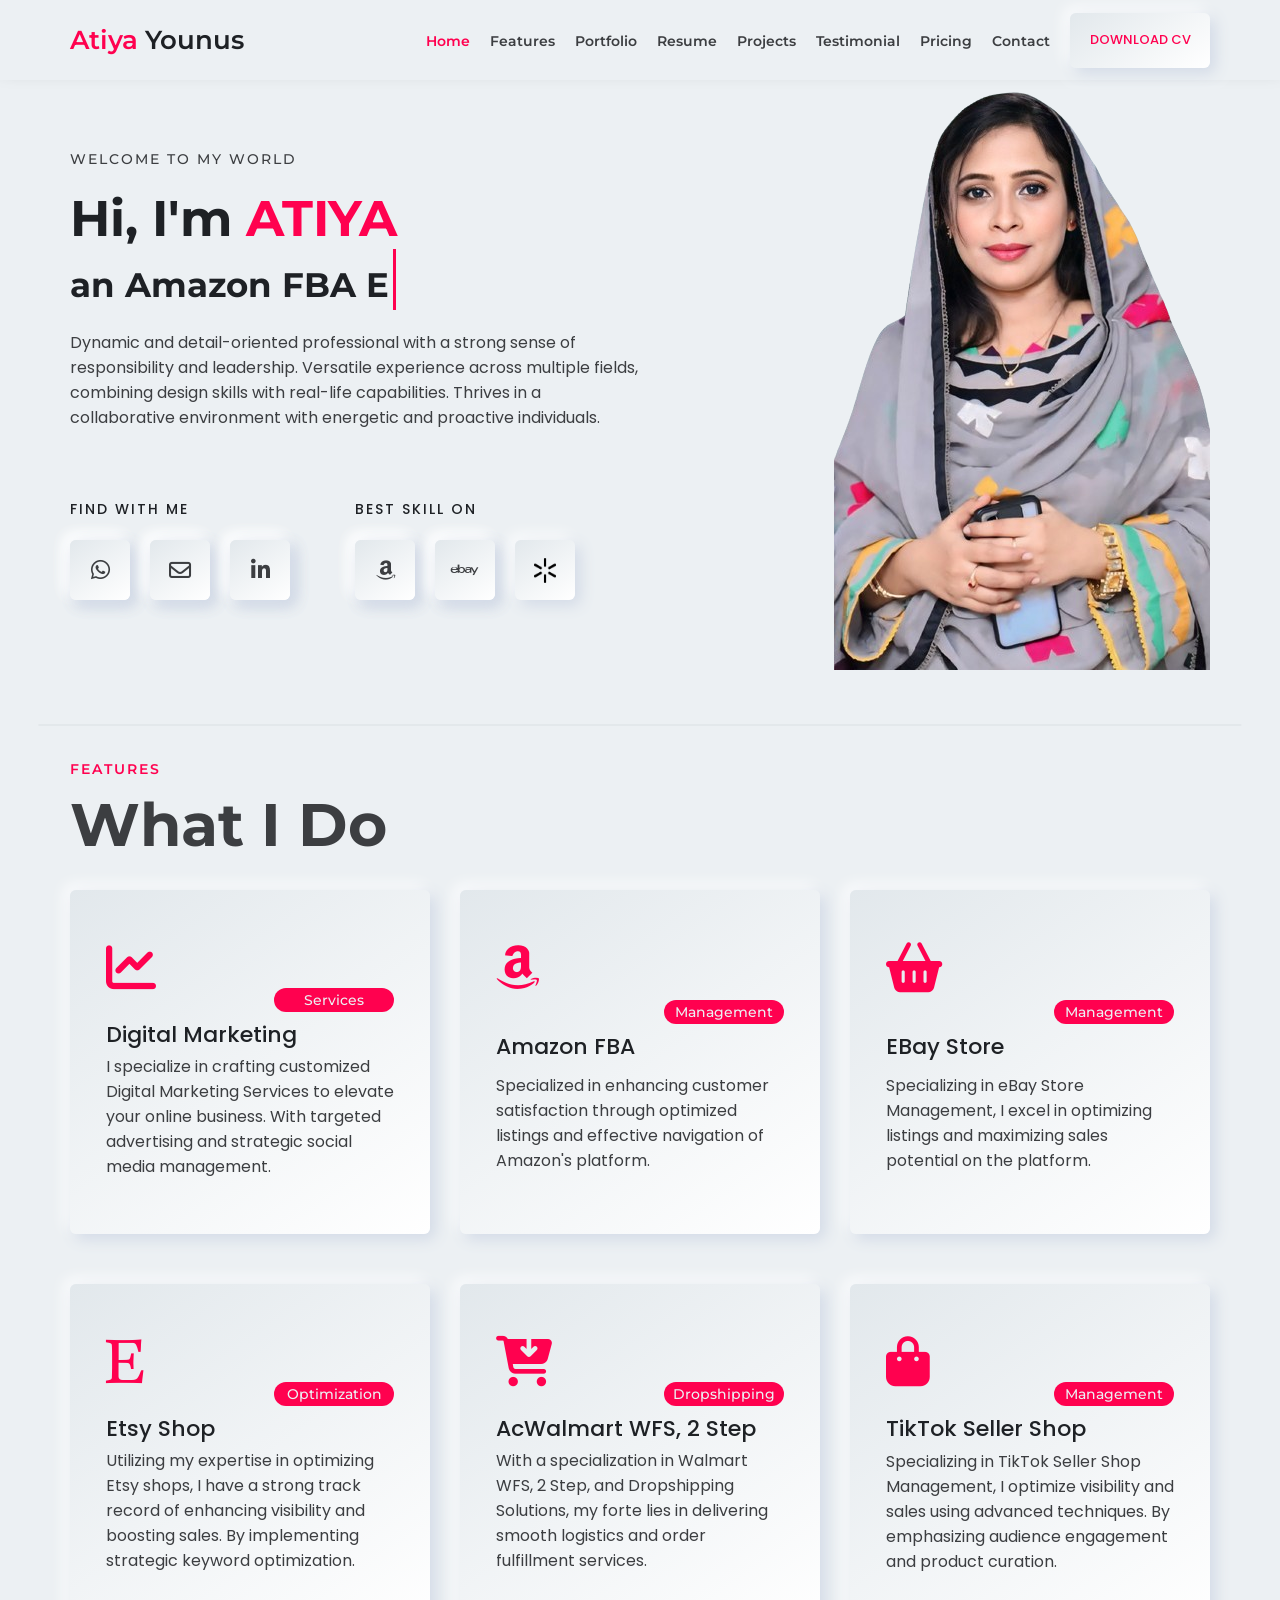
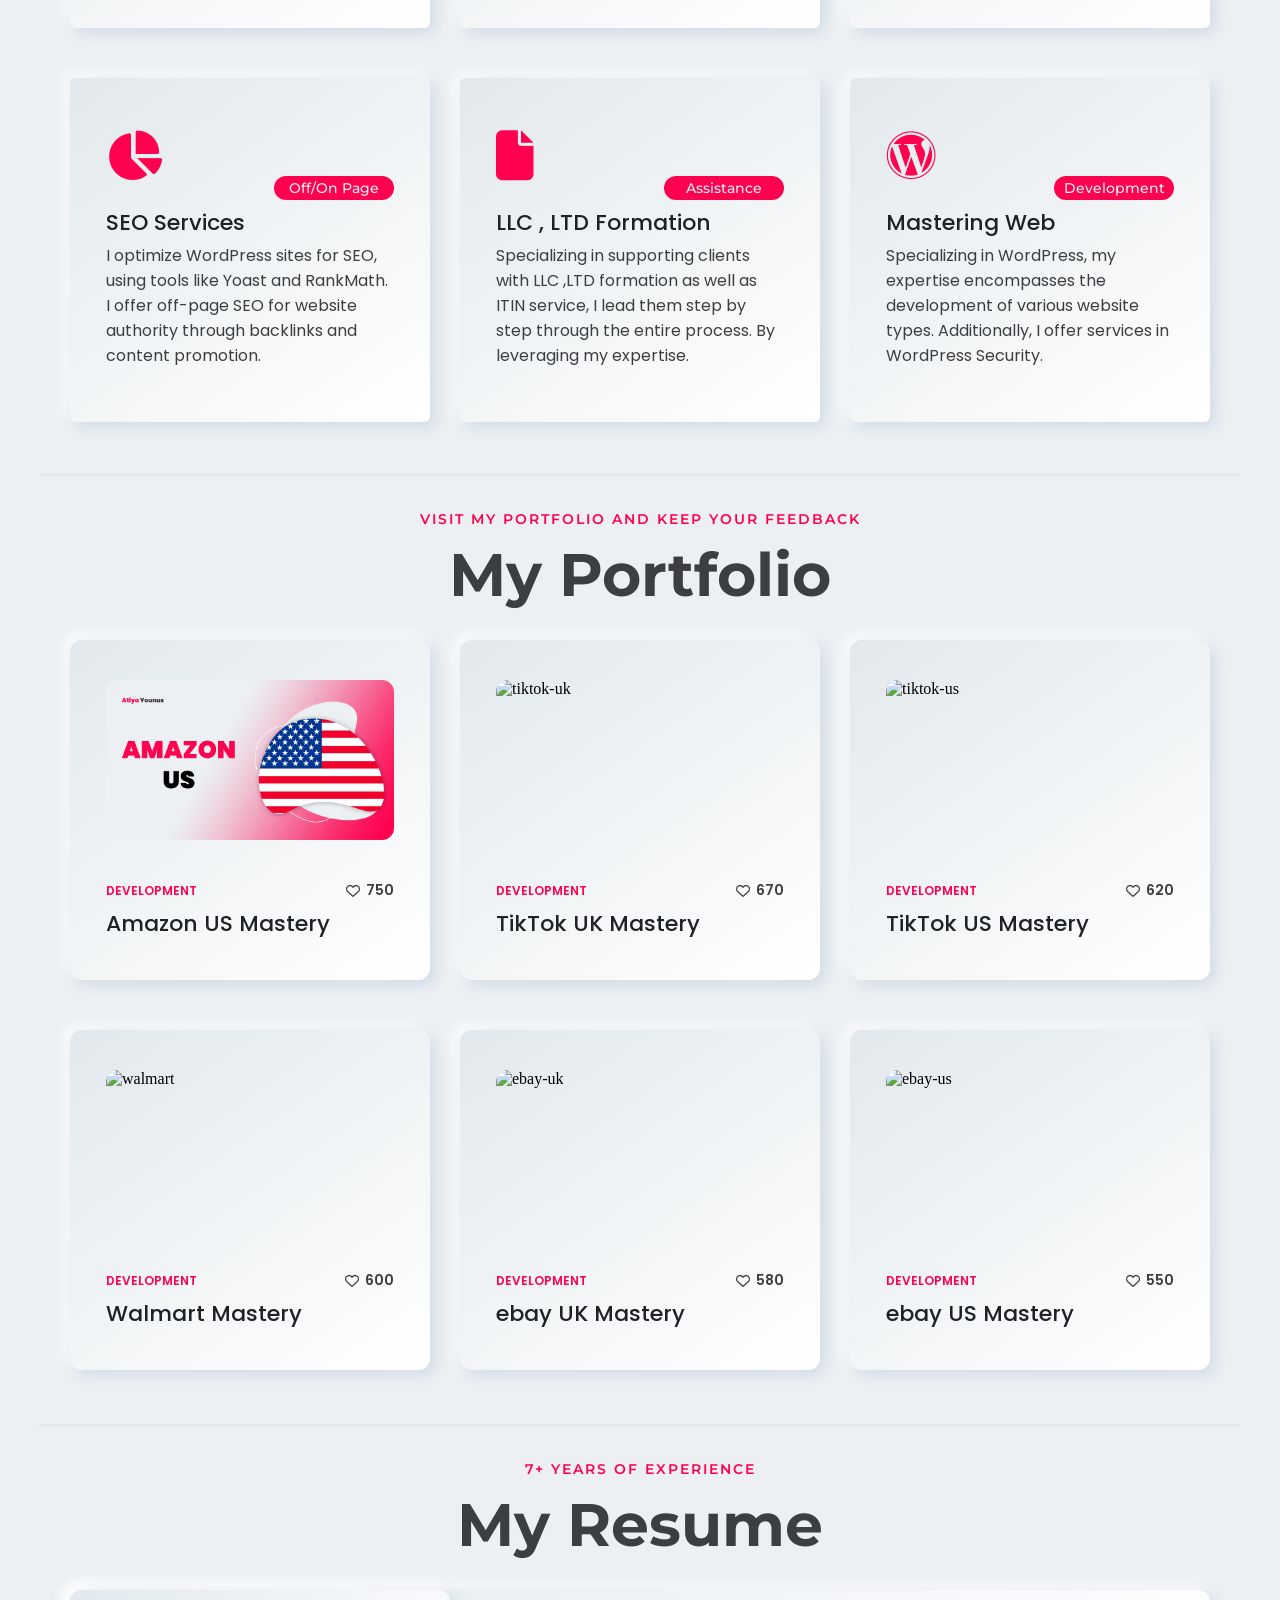
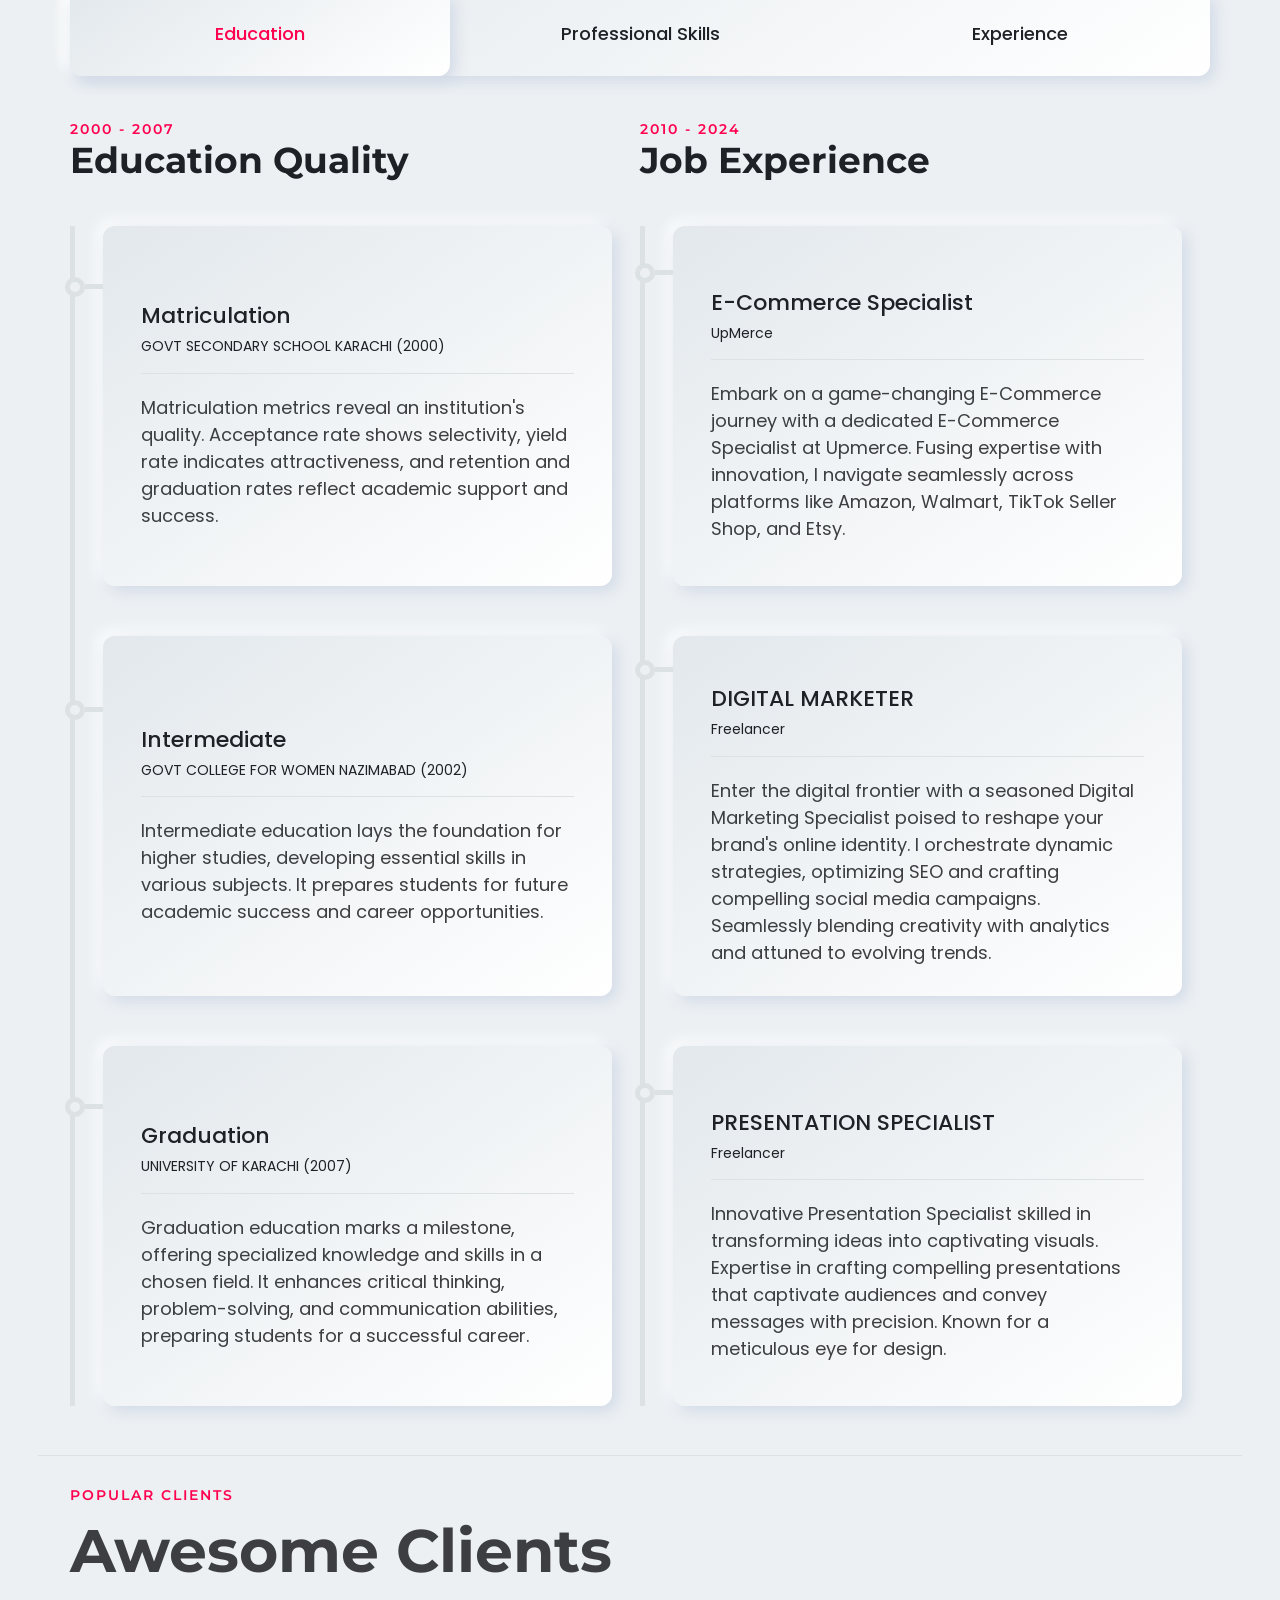
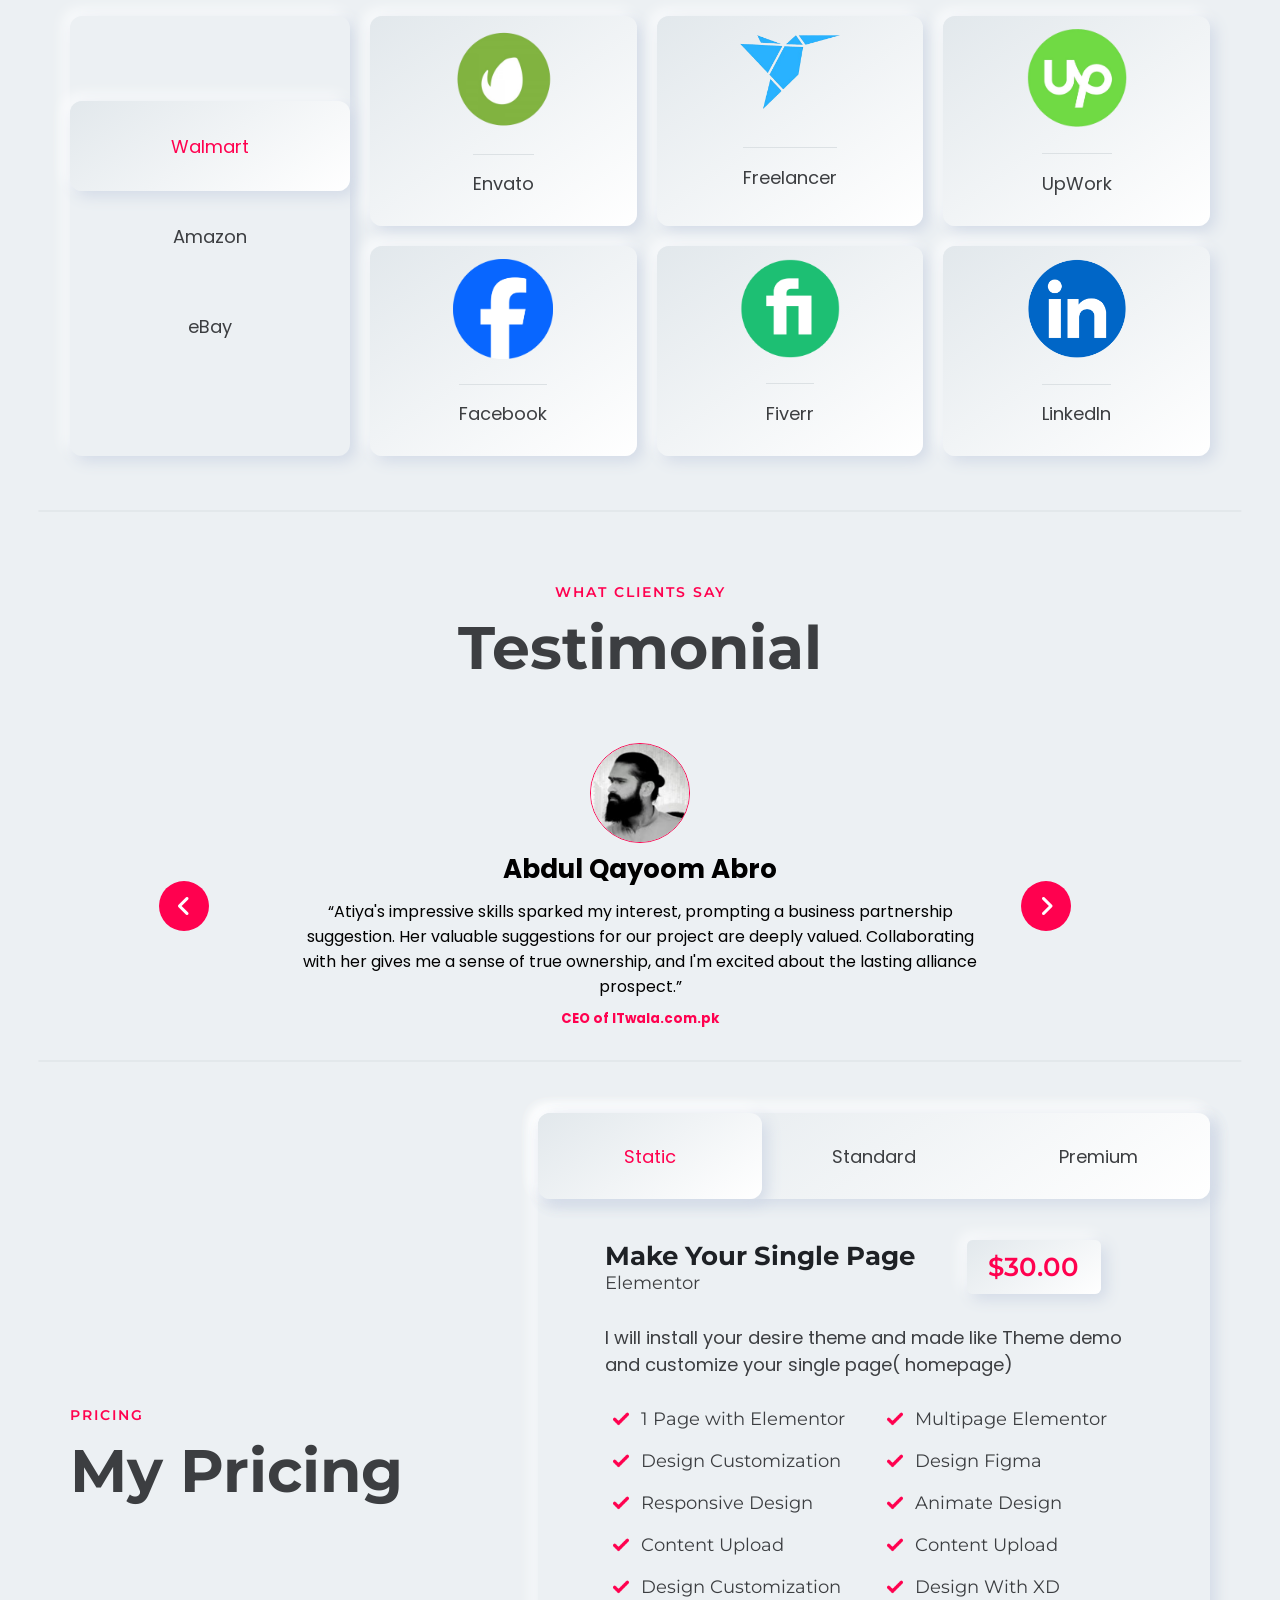
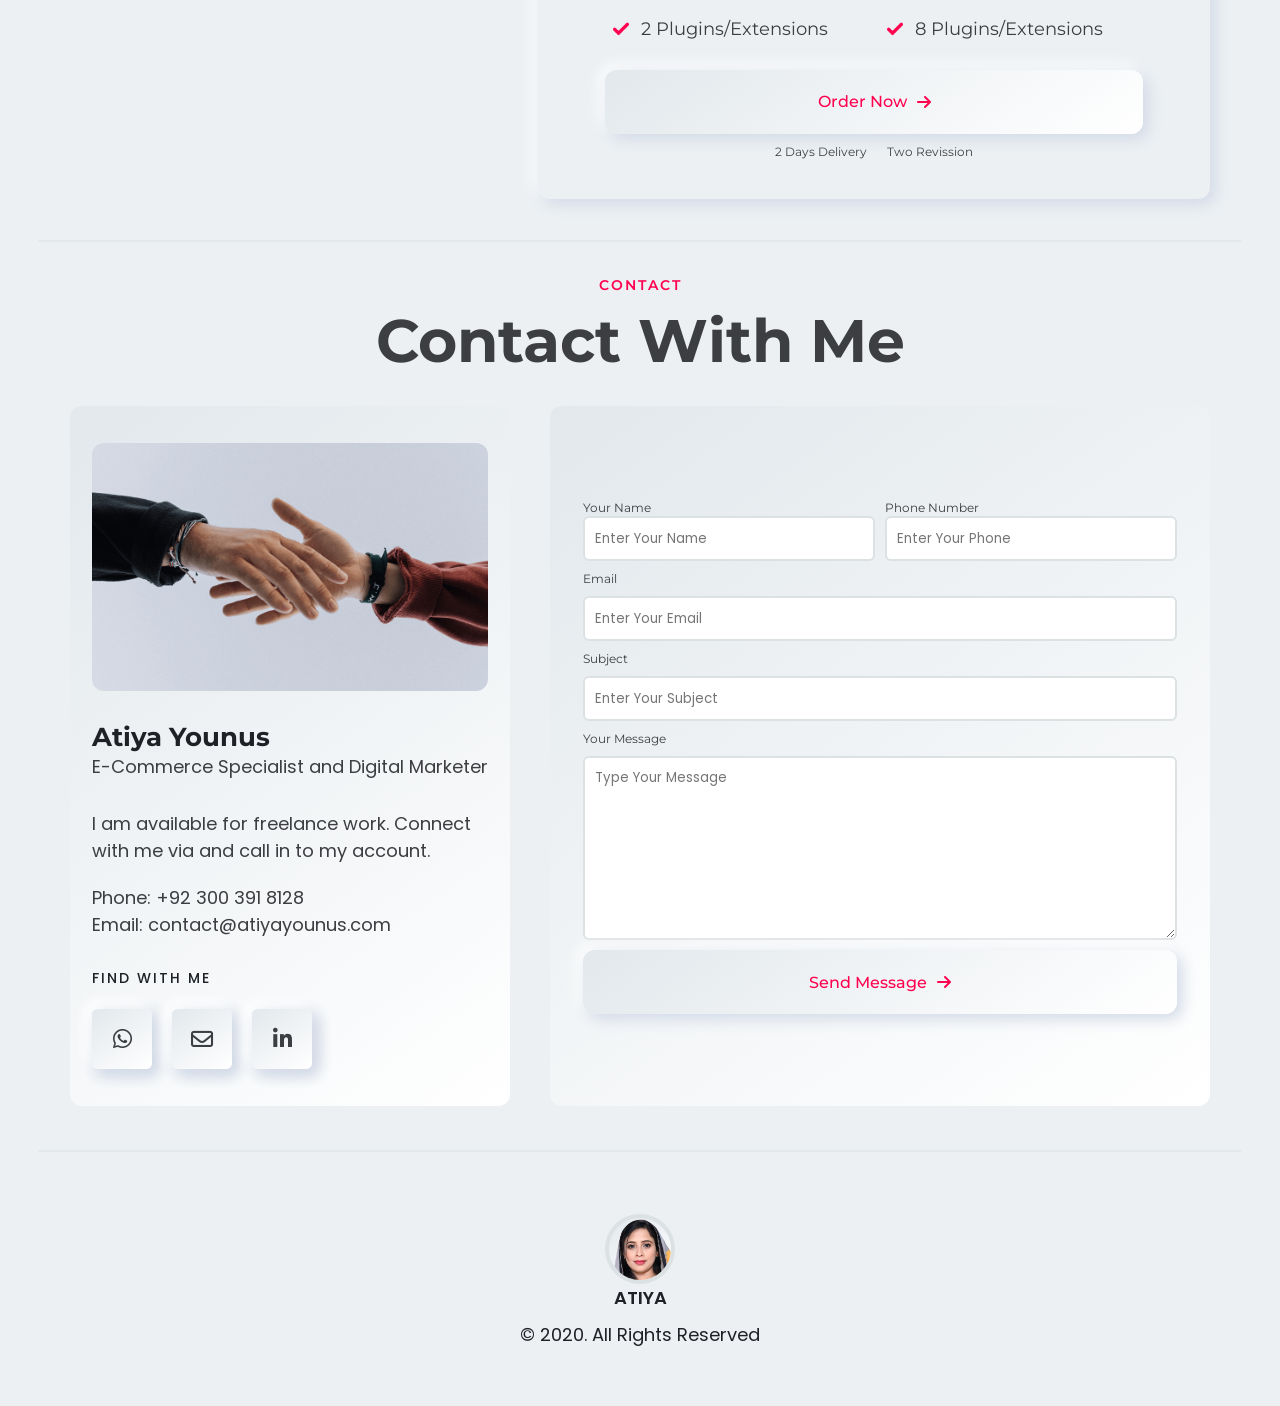
==== commit 8cff302a: "Add files via upload" ====
--- a/index.html
+++ b/index.html
@@ -274,8 +274,8 @@
                 <span>Development</span>
                 <span><i class="fa-regular fa-heart"></i>750</span>
               </div>
-              <a href="https://amrh-97.github.io/vapestore/" target="_blank">
-                <h4 class="amr__h4">An Interactive Vape Store</h4>
+              <a href="blog.html" target="_blank">
+                <h4 class="amr__h4">Amazon US Mastery</h4>
               </a>
             </div>
           </div>
@@ -288,8 +288,8 @@
                 <span>Development</span>
                 <span><i class="fa-regular fa-heart"></i>670</span>
               </div>
-              <a href="https://amrh-97.github.io/gaming/" target="_blank">
-                <h4 class="amr__h4">An Immersive Game Site</h4>
+              <a href="blog2.html" target="_blank">
+                <h4 class="amr__h4">TikTok UK Mastery</h4>
               </a>
             </div>
           </div>
@@ -302,8 +302,8 @@
                 <span>Development</span>
                 <span><i class="fa-regular fa-heart"></i>620</span>
               </div>
-              <a href="#">
-                <h4 class="amr__h4">A Adaptive Tour Site</h4>
+              <a href="blog3.html" target="_blank">
+                <h4 class="amr__h4">TikTok US Mastery</h4>
               </a>
             </div>
           </div>
@@ -316,8 +316,8 @@
                 <span>Development</span>
                 <span><i class="fa-regular fa-heart"></i>600</span>
               </div>
-              <a href="#">
-                <h4 class="amr__h4">A Simulative Shoes Store</h4>
+              <a href="blog4.html" target="_blank">
+                <h4 class="amr__h4">Walmart Mastery</h4>
               </a>
             </div>
           </div>
@@ -330,8 +330,8 @@
                 <span>Development</span>
                 <span><i class="fa-regular fa-heart"></i>580</span>
               </div>
-              <a href="#">
-                <h4 class="amr__h4">A Reactive Dashboard</h4>
+              <a href="blog5.html" target="_blank">
+                <h4 class="amr__h4">ebay UK Mastery</h4>
               </a>
             </div>
           </div>
@@ -344,8 +344,8 @@
                 <span>Development</span>
                 <span><i class="fa-regular fa-heart"></i>550</span>
               </div>
-              <a href="#">
-                <h4 class="amr__h4">A Responsive Wifi Site</h4>
+              <a href="blog6.html" target="_blank">
+                <h4 class="amr__h4">ebay US Mastery</h4>
               </a>
             </div>
           </div>
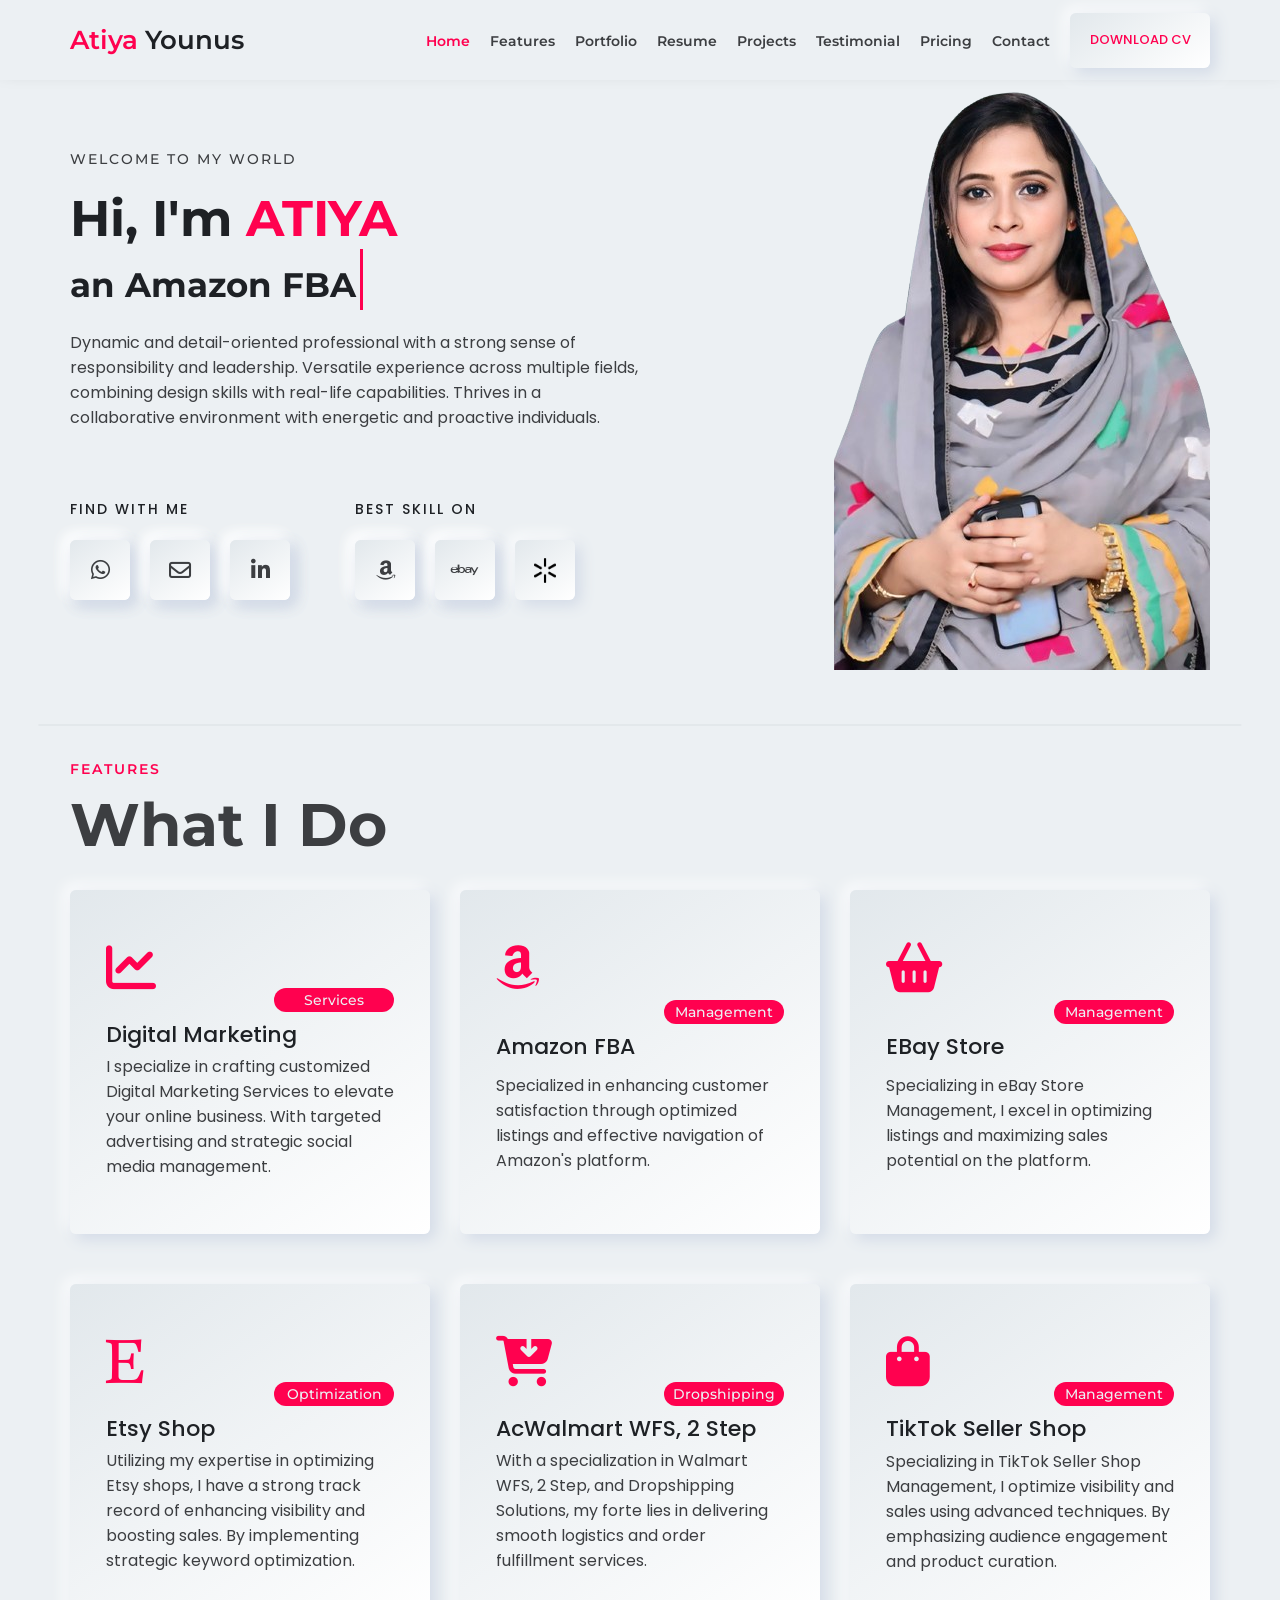
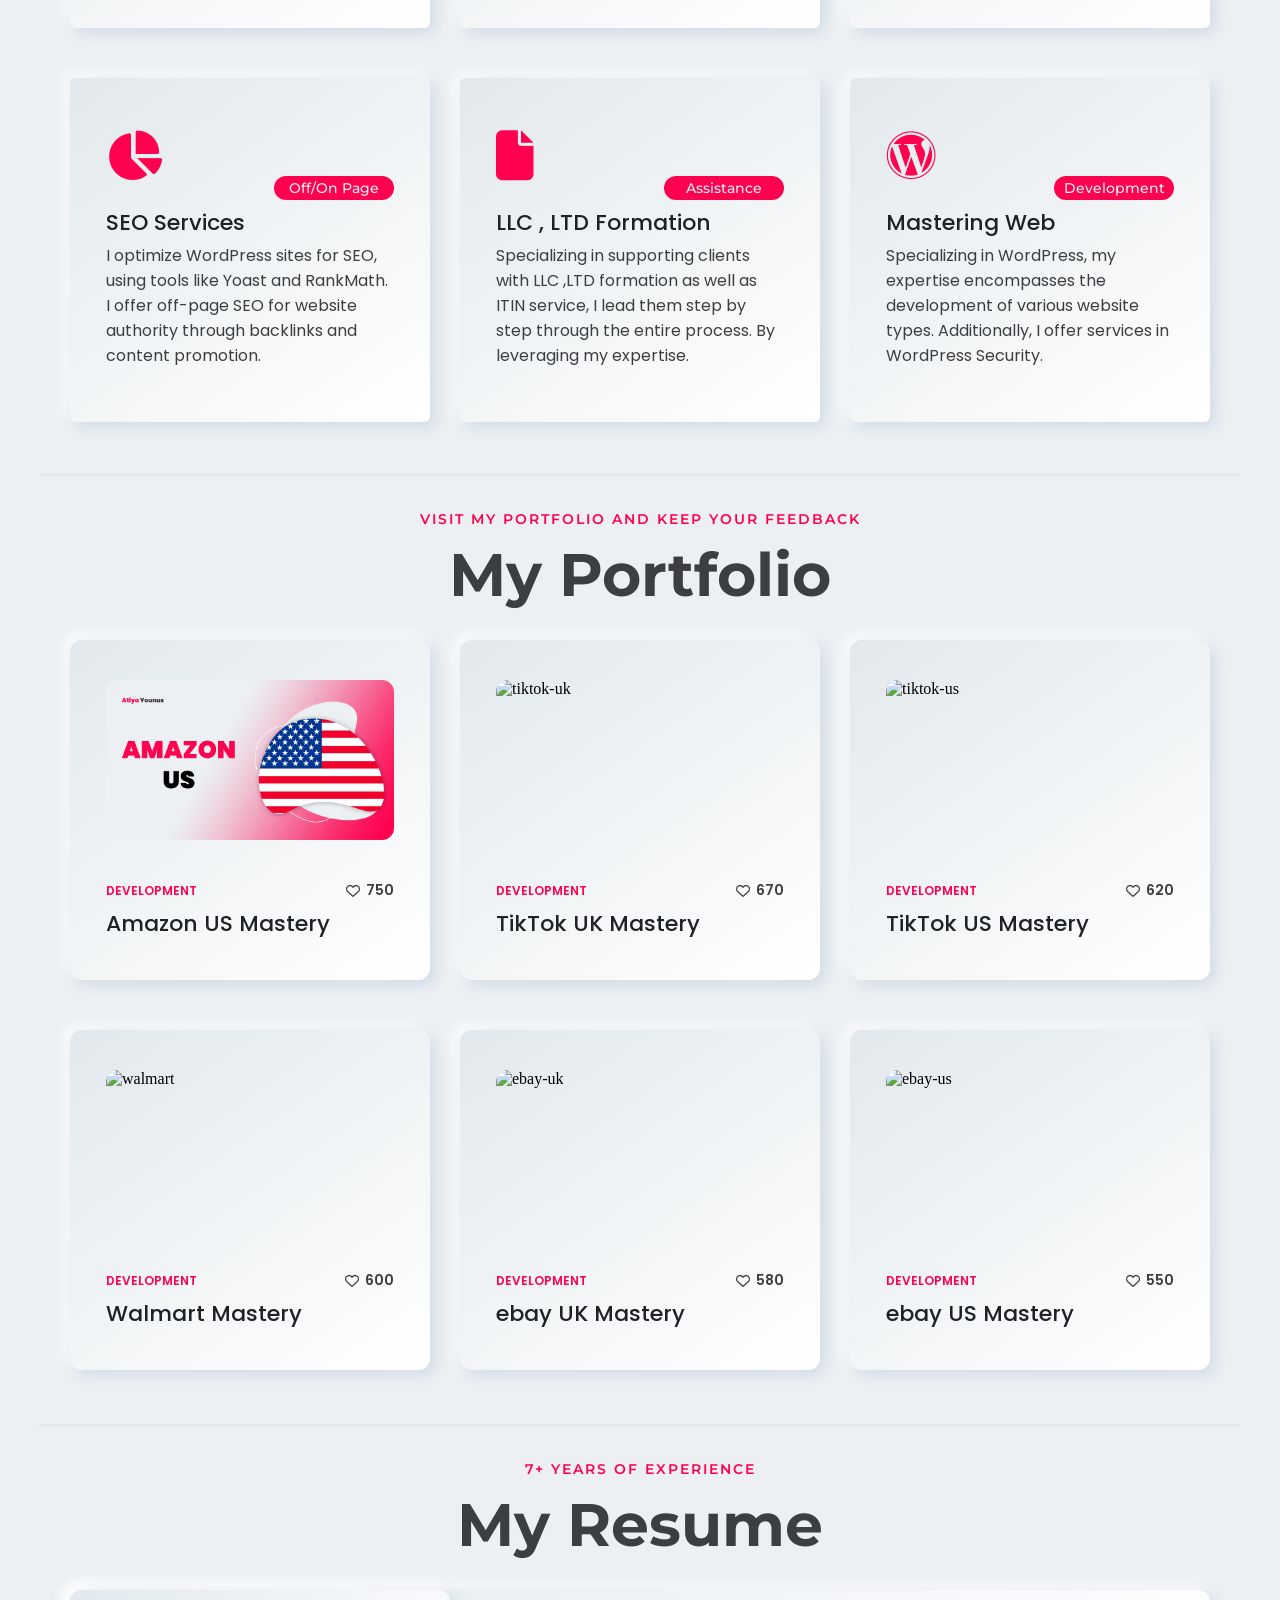
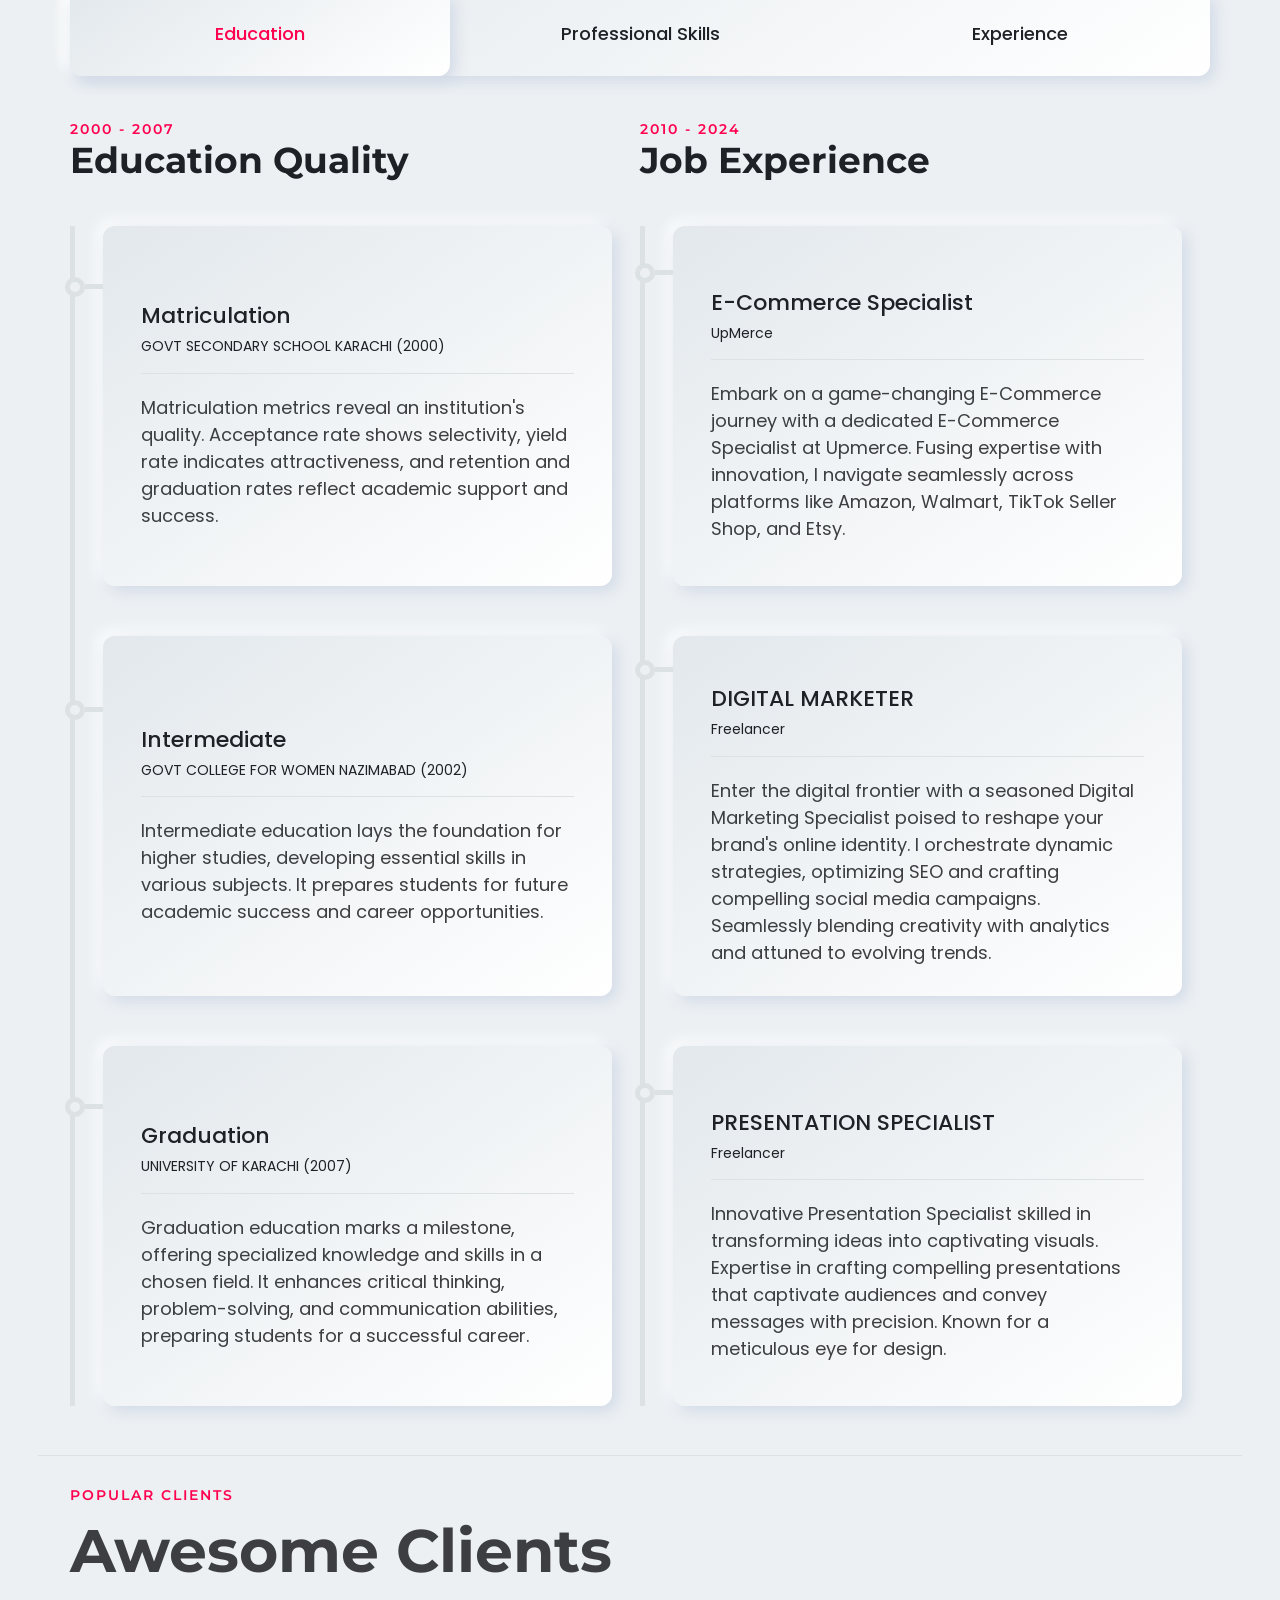
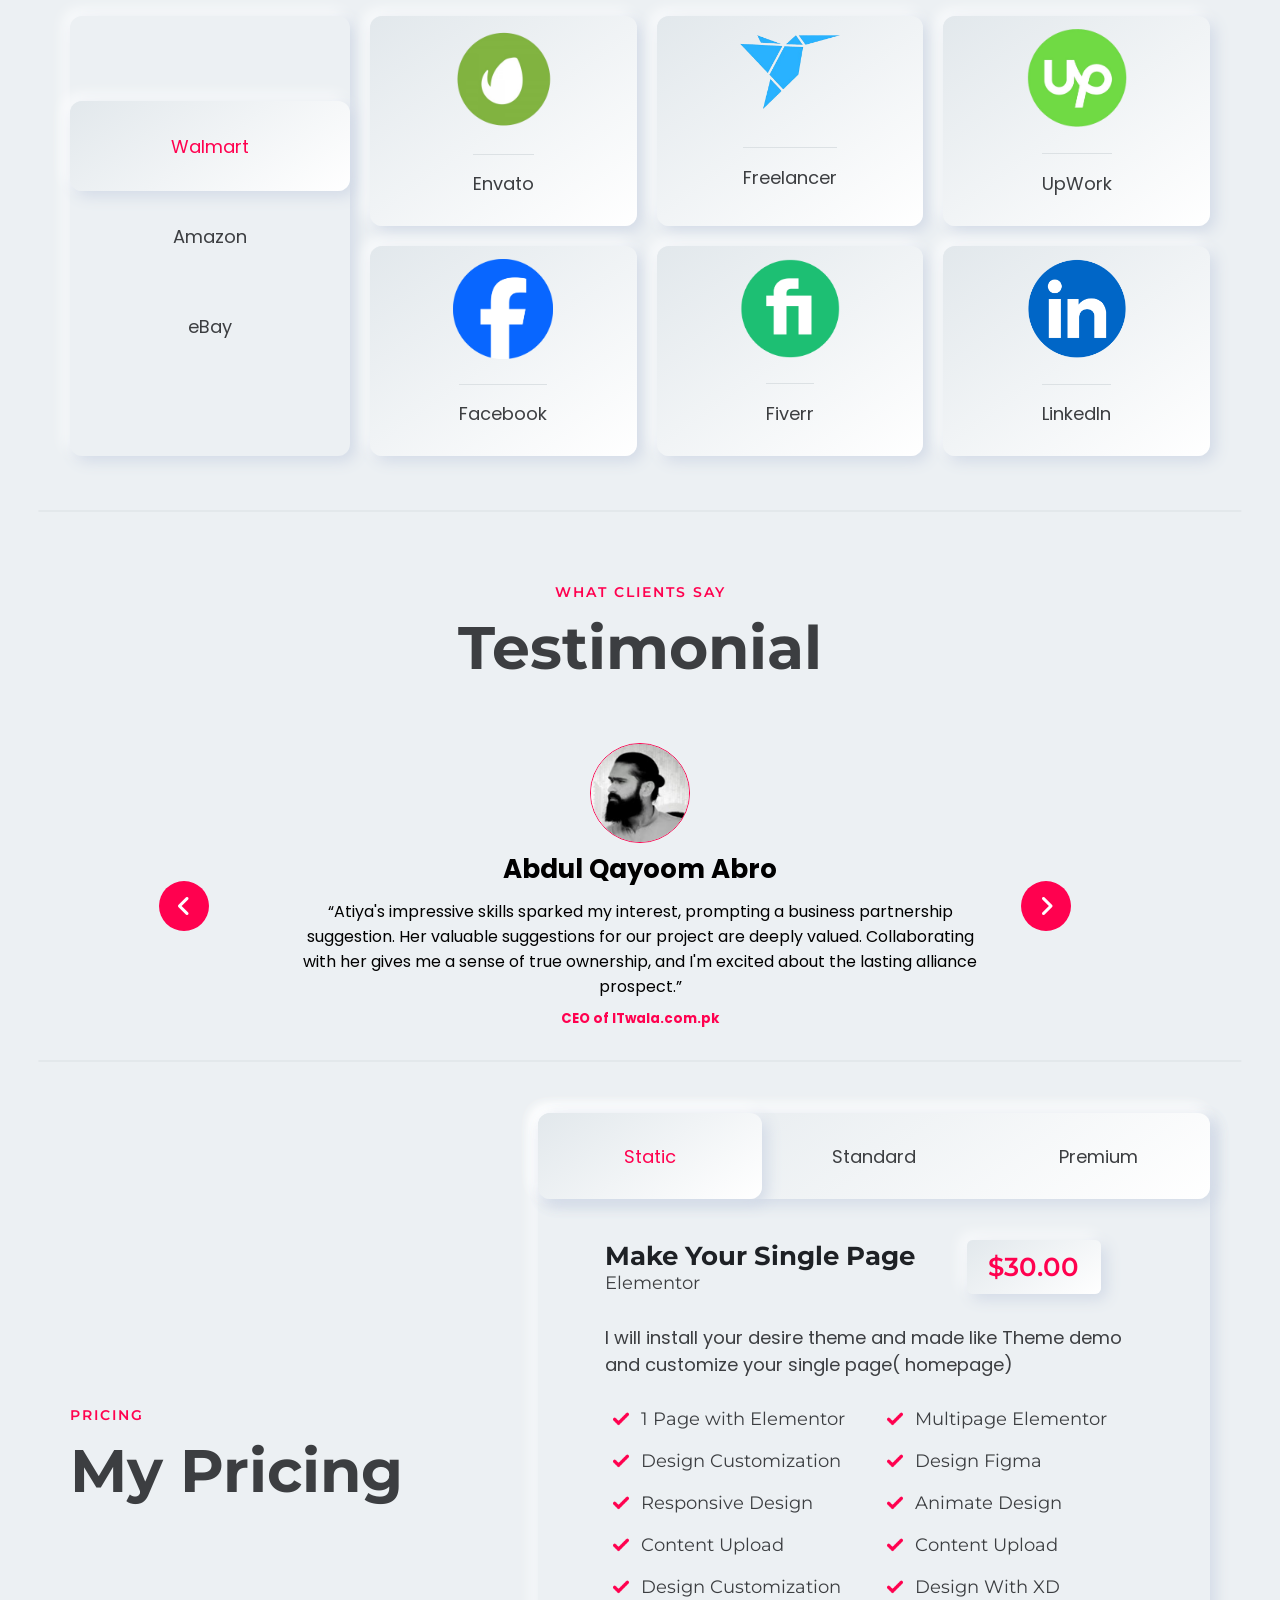
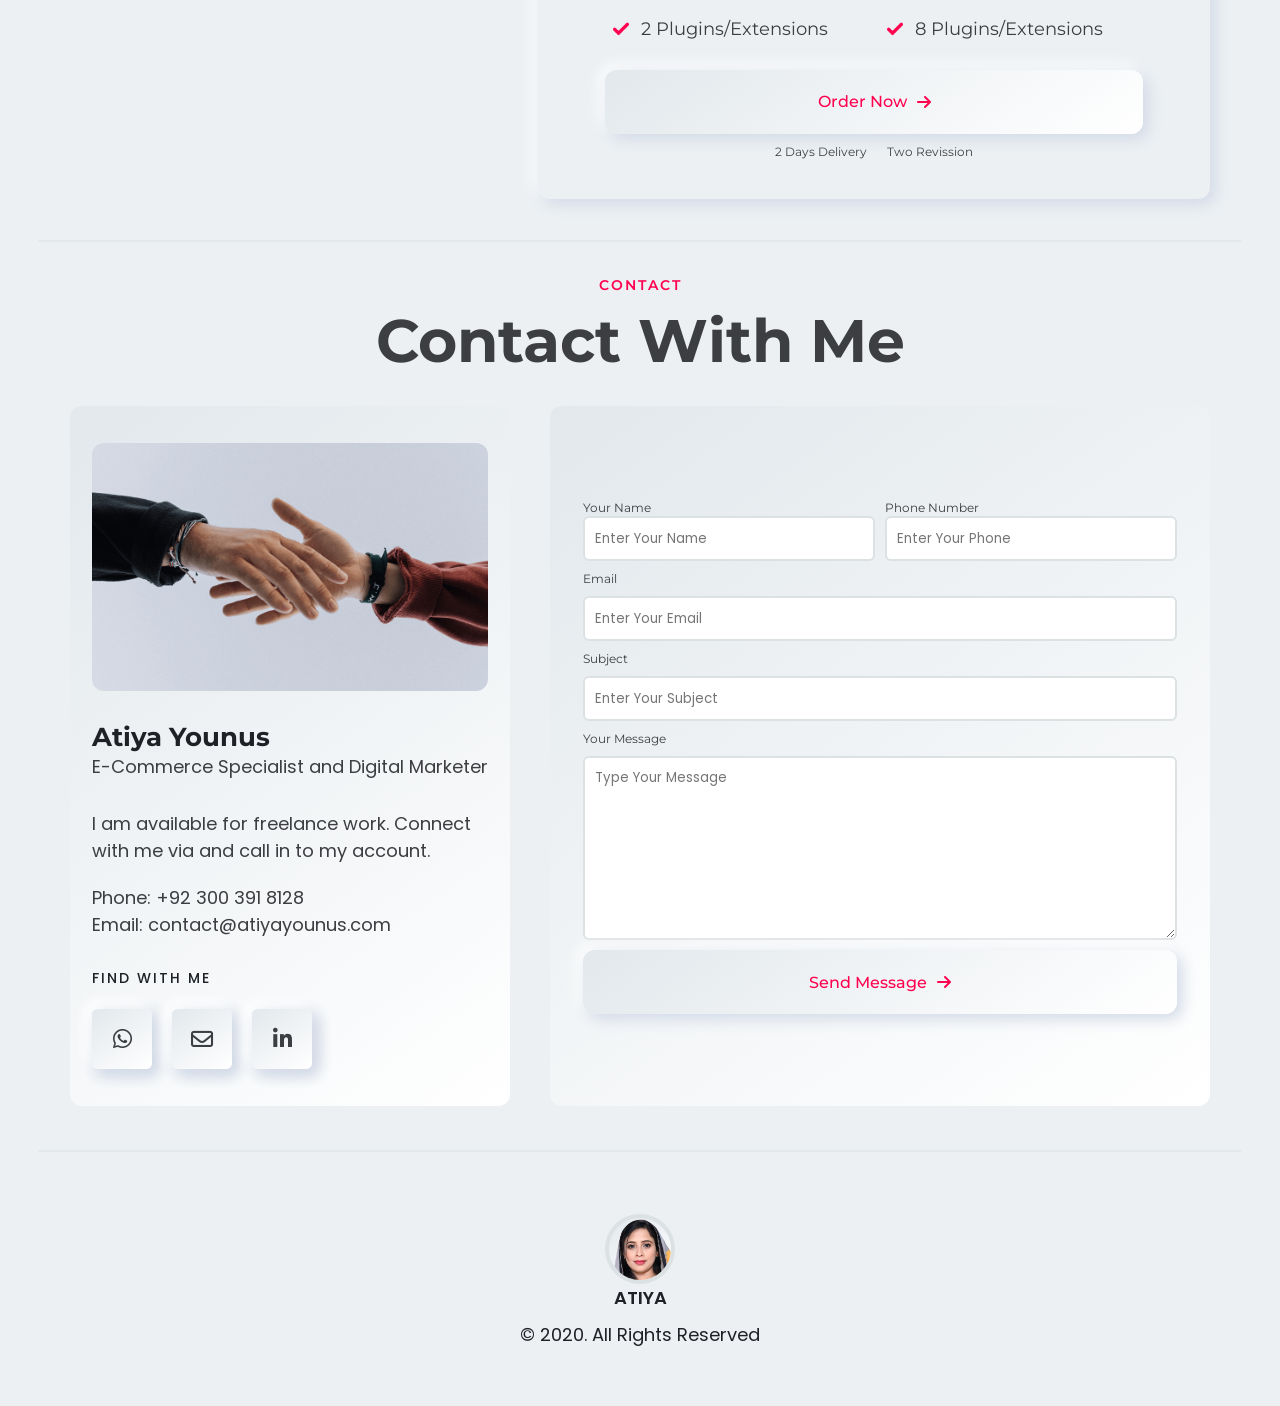
==== commit 961fda8d: "Update index.html" ====
--- a/index.html
+++ b/index.html
@@ -1,3 +1,4 @@
+
 <!DOCTYPE html>
 <html lang="en">
 
@@ -1145,4 +1146,4 @@
 <!-- JS Scripts -->
 <script src="assets/scripts/main.js"></script>
 
-</html>+</html>
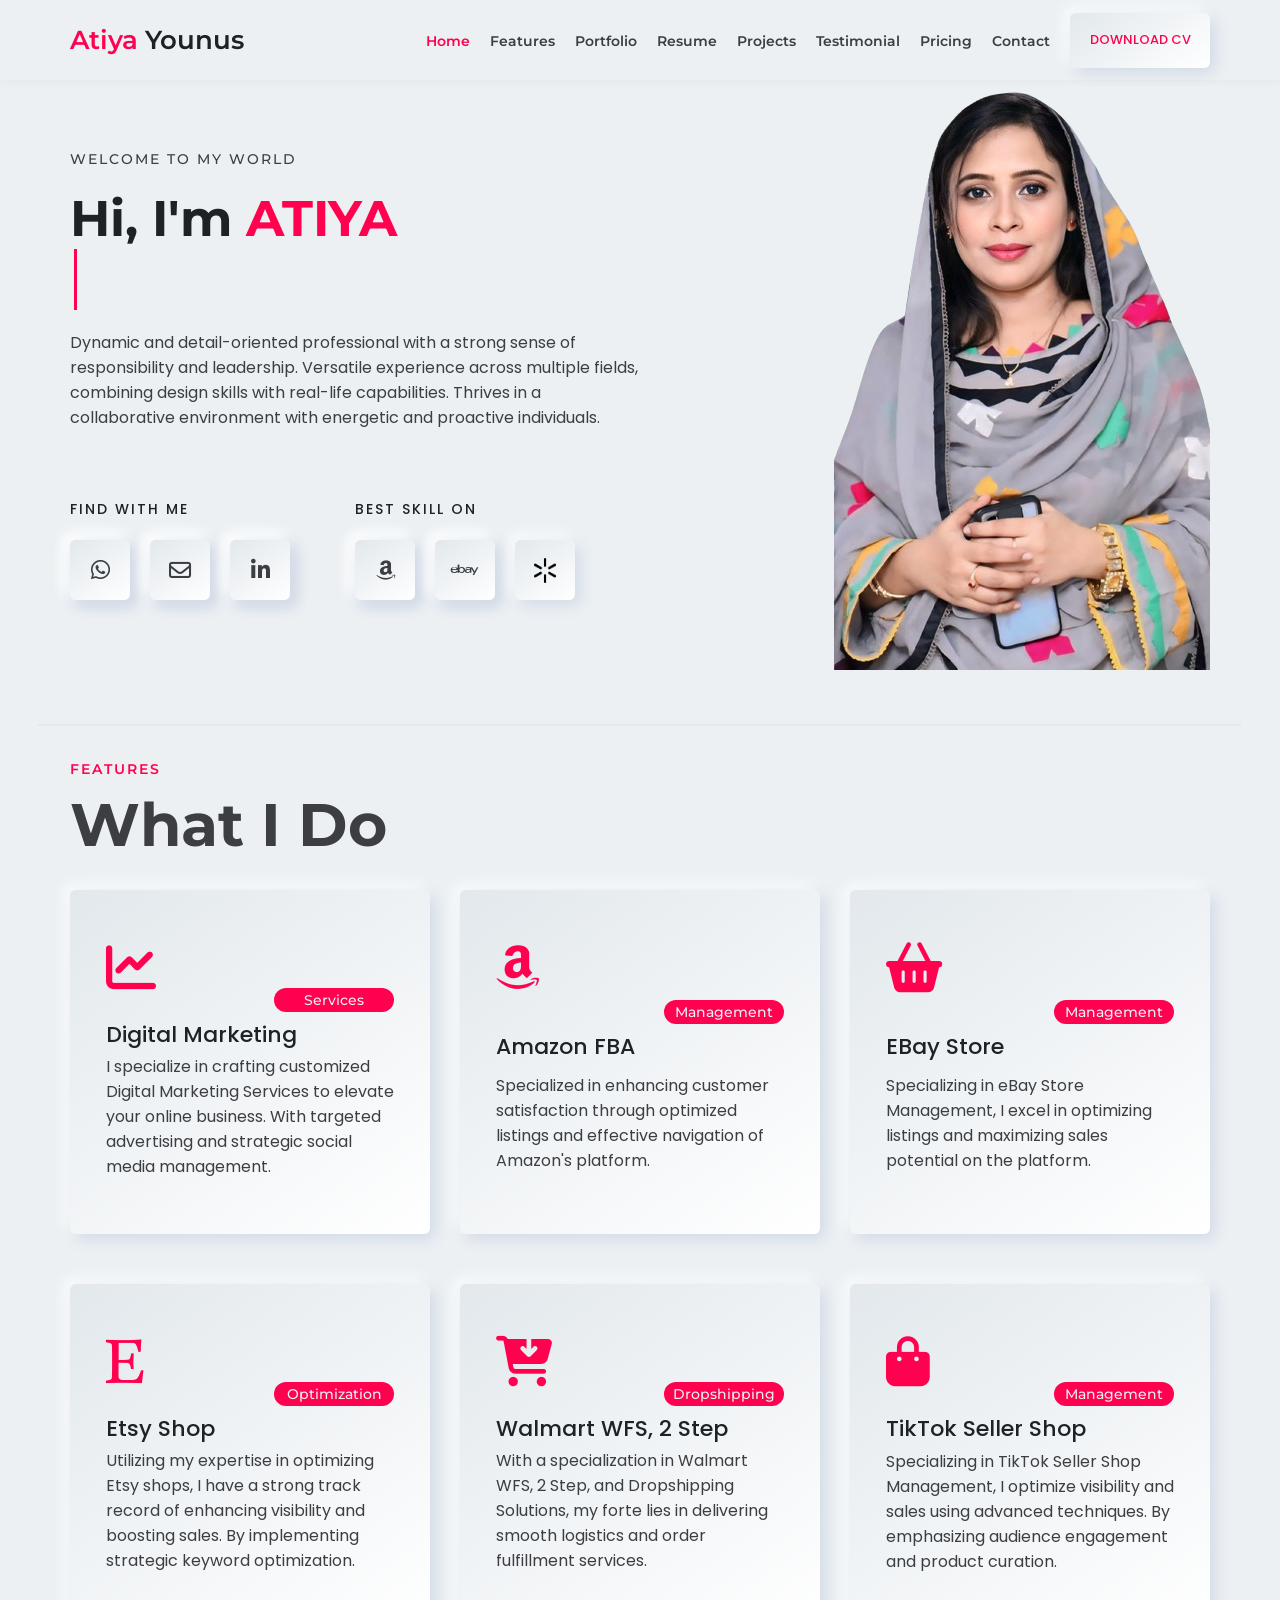
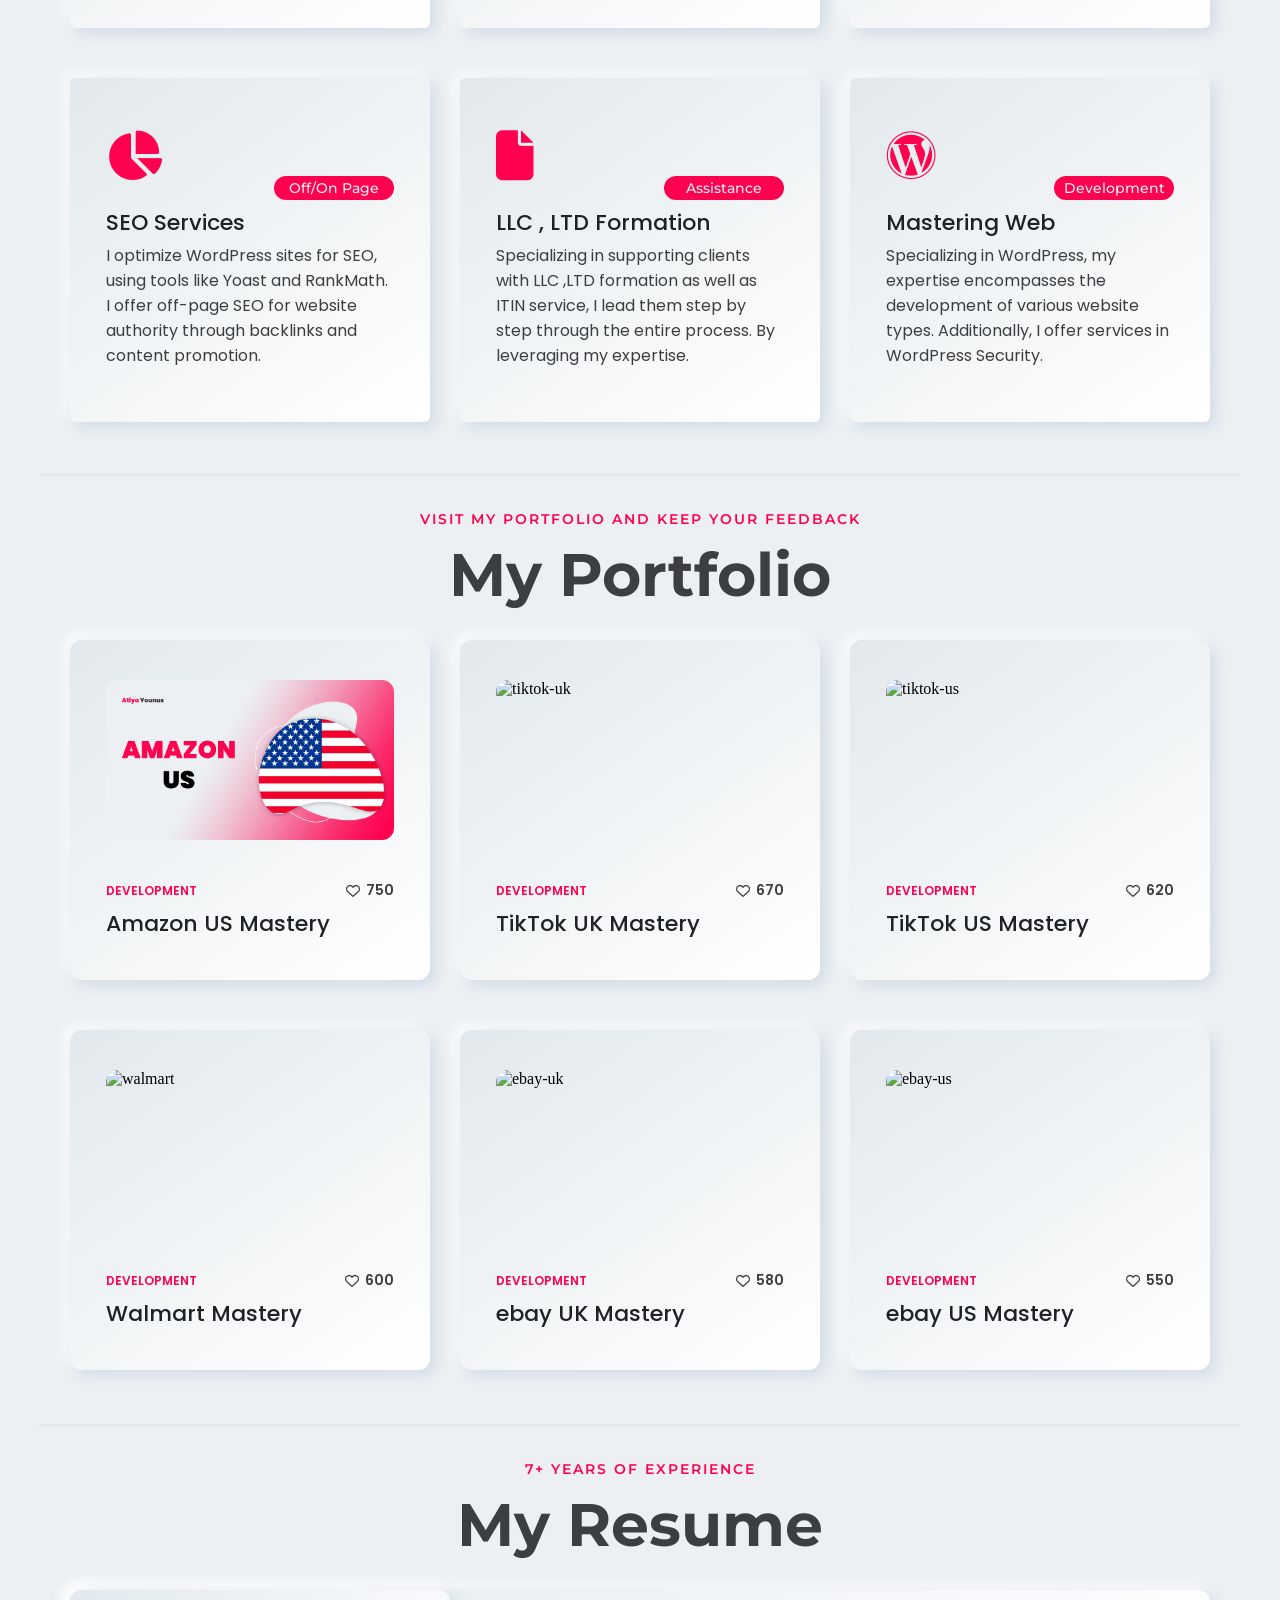
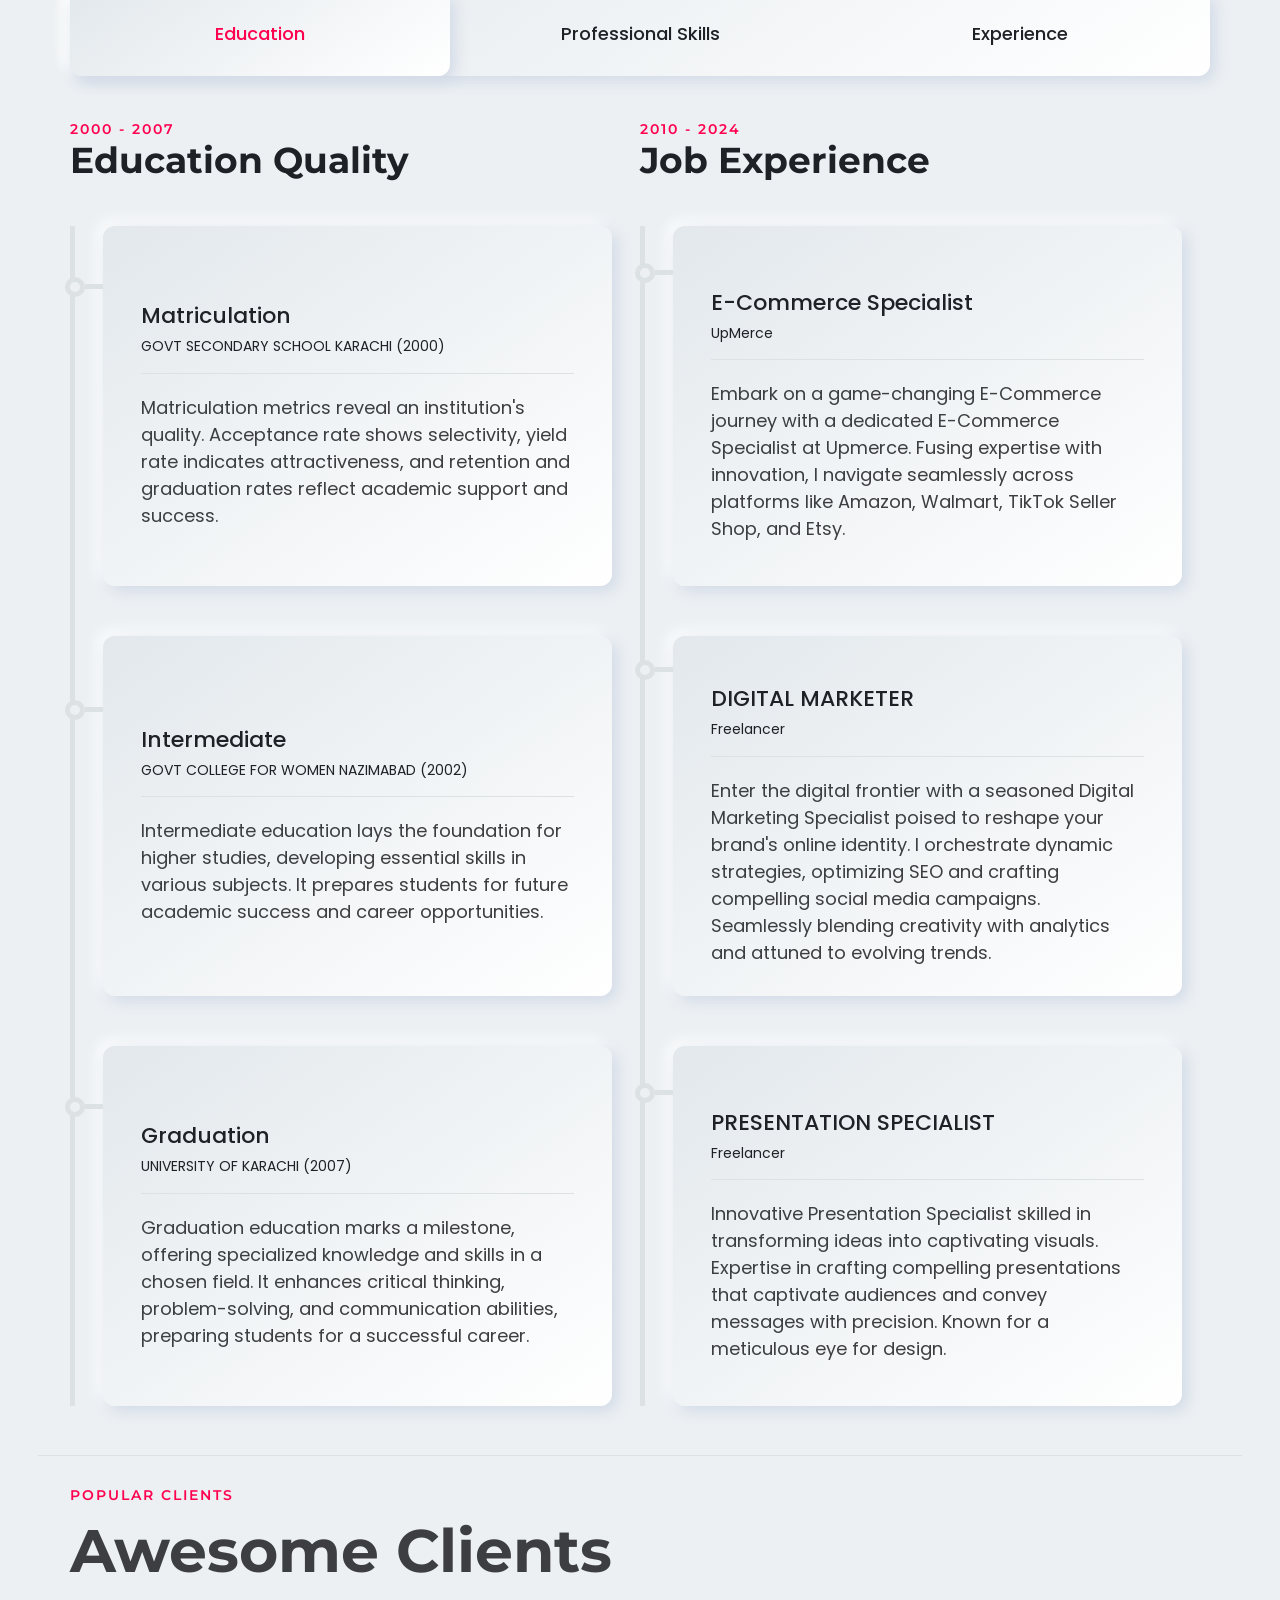
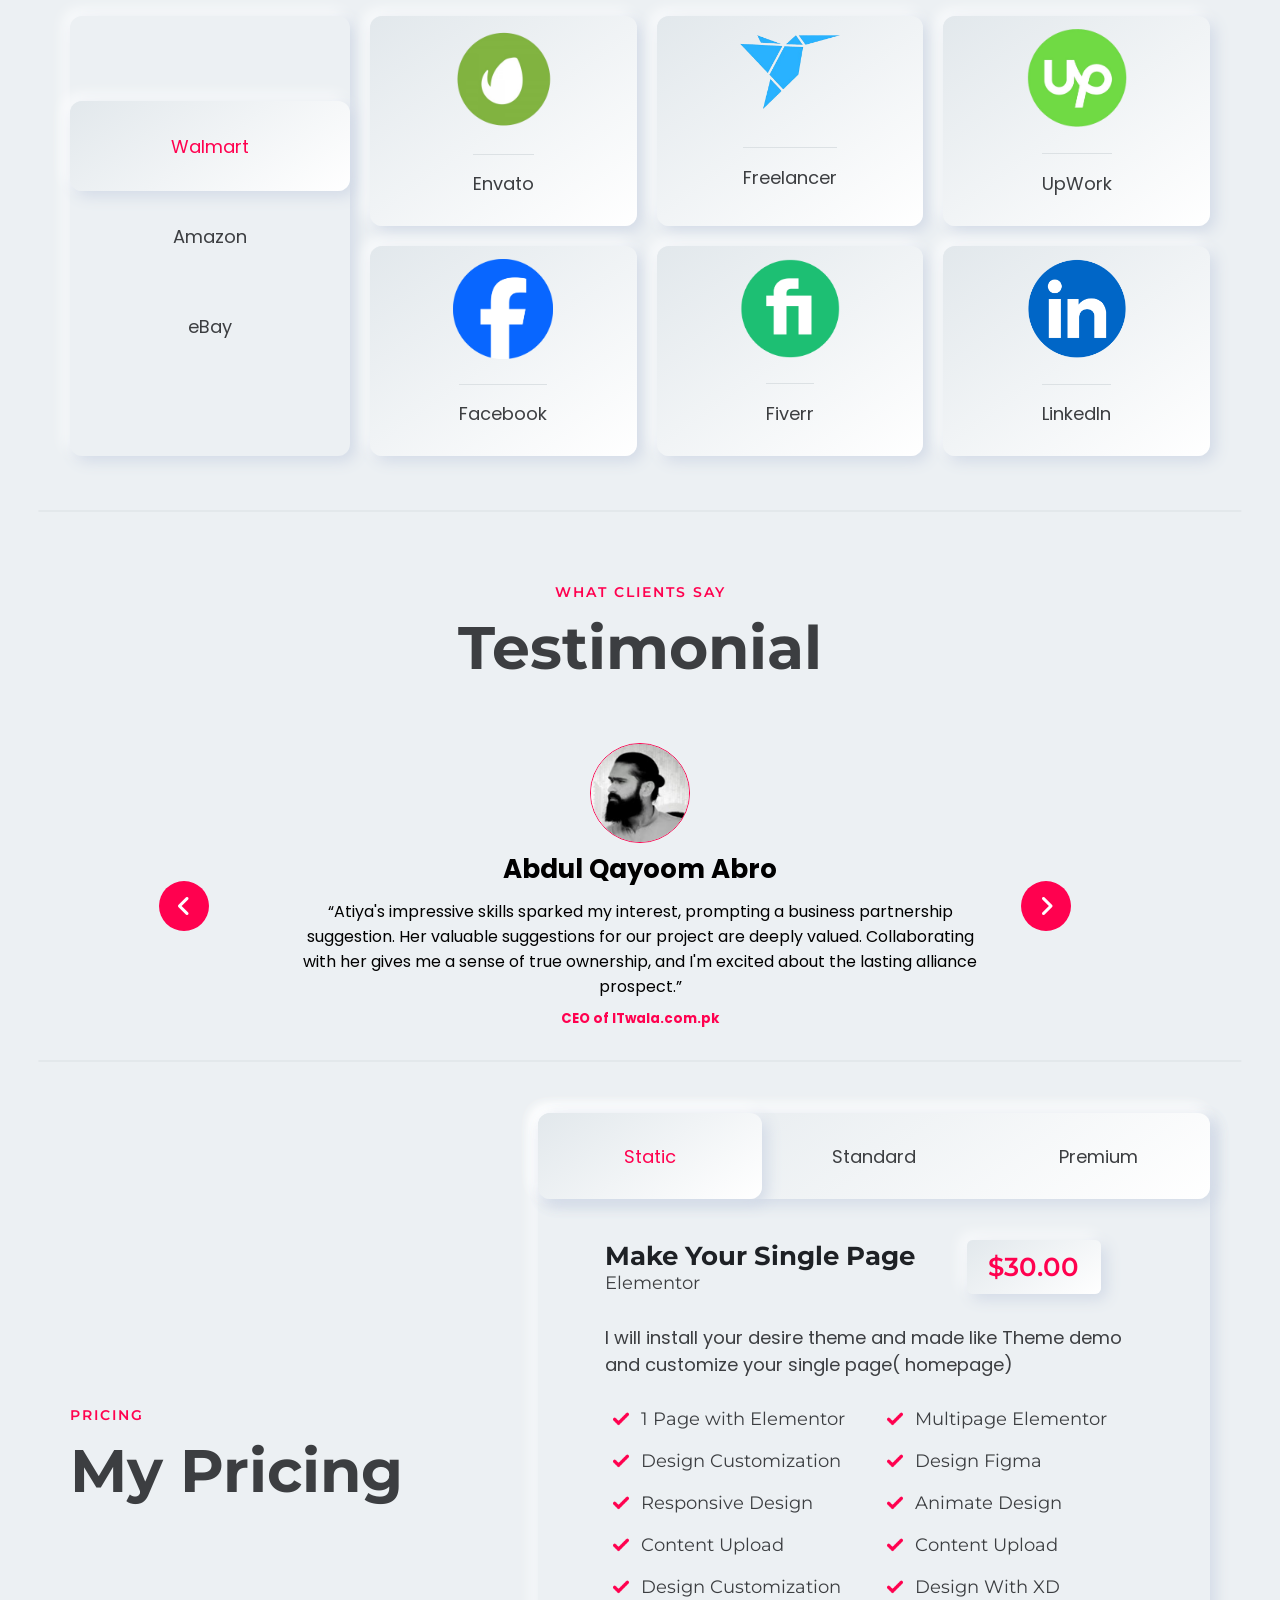
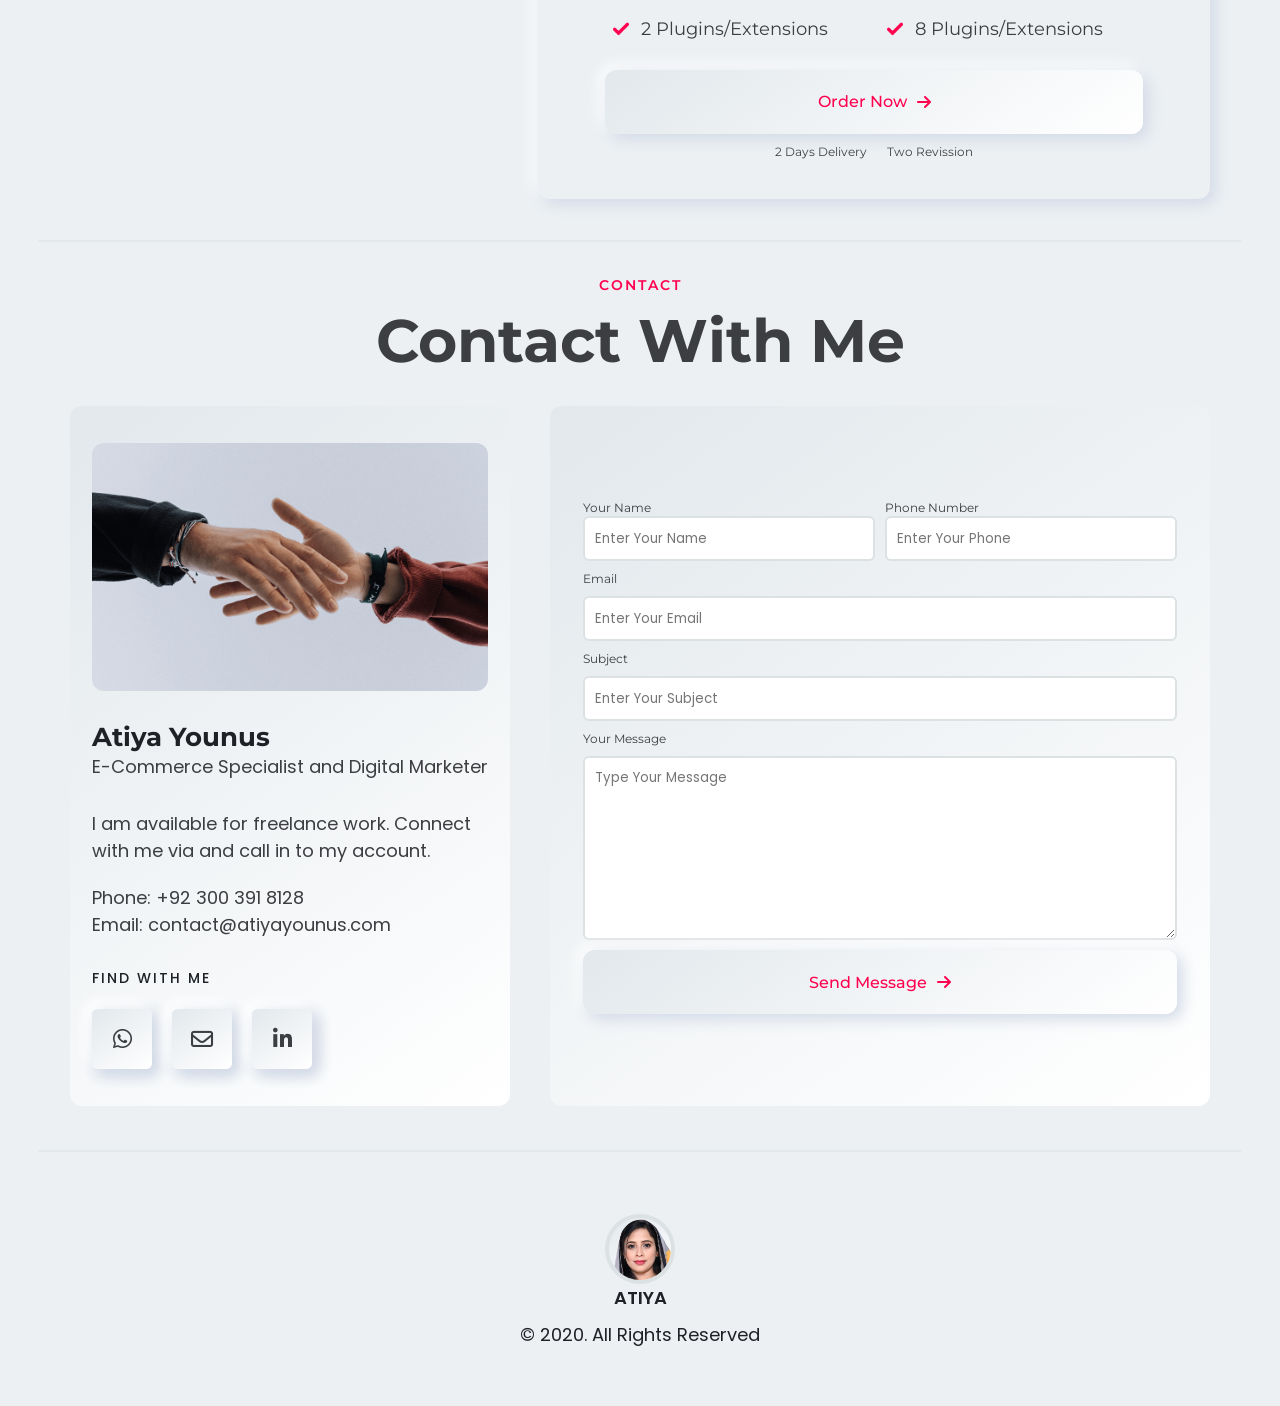
==== commit 5356643b: "Update index.html" ====
--- a/index.html
+++ b/index.html
@@ -190,7 +190,7 @@
             <div class="features__box">
               <i class="fa-solid fa-cart-arrow-down"></i>
               <div class="feature__txt">
-                <h4 class="amr__h4">AcWalmart WFS, 2 Step</h4>
+                <h4 class="amr__h4">Walmart WFS, 2 Step</h4>
                 <p>
                   With a specialization in Walmart WFS, 2 Step, and Dropshipping Solutions, my forte lies in delivering
                   smooth logistics and order fulfillment services.
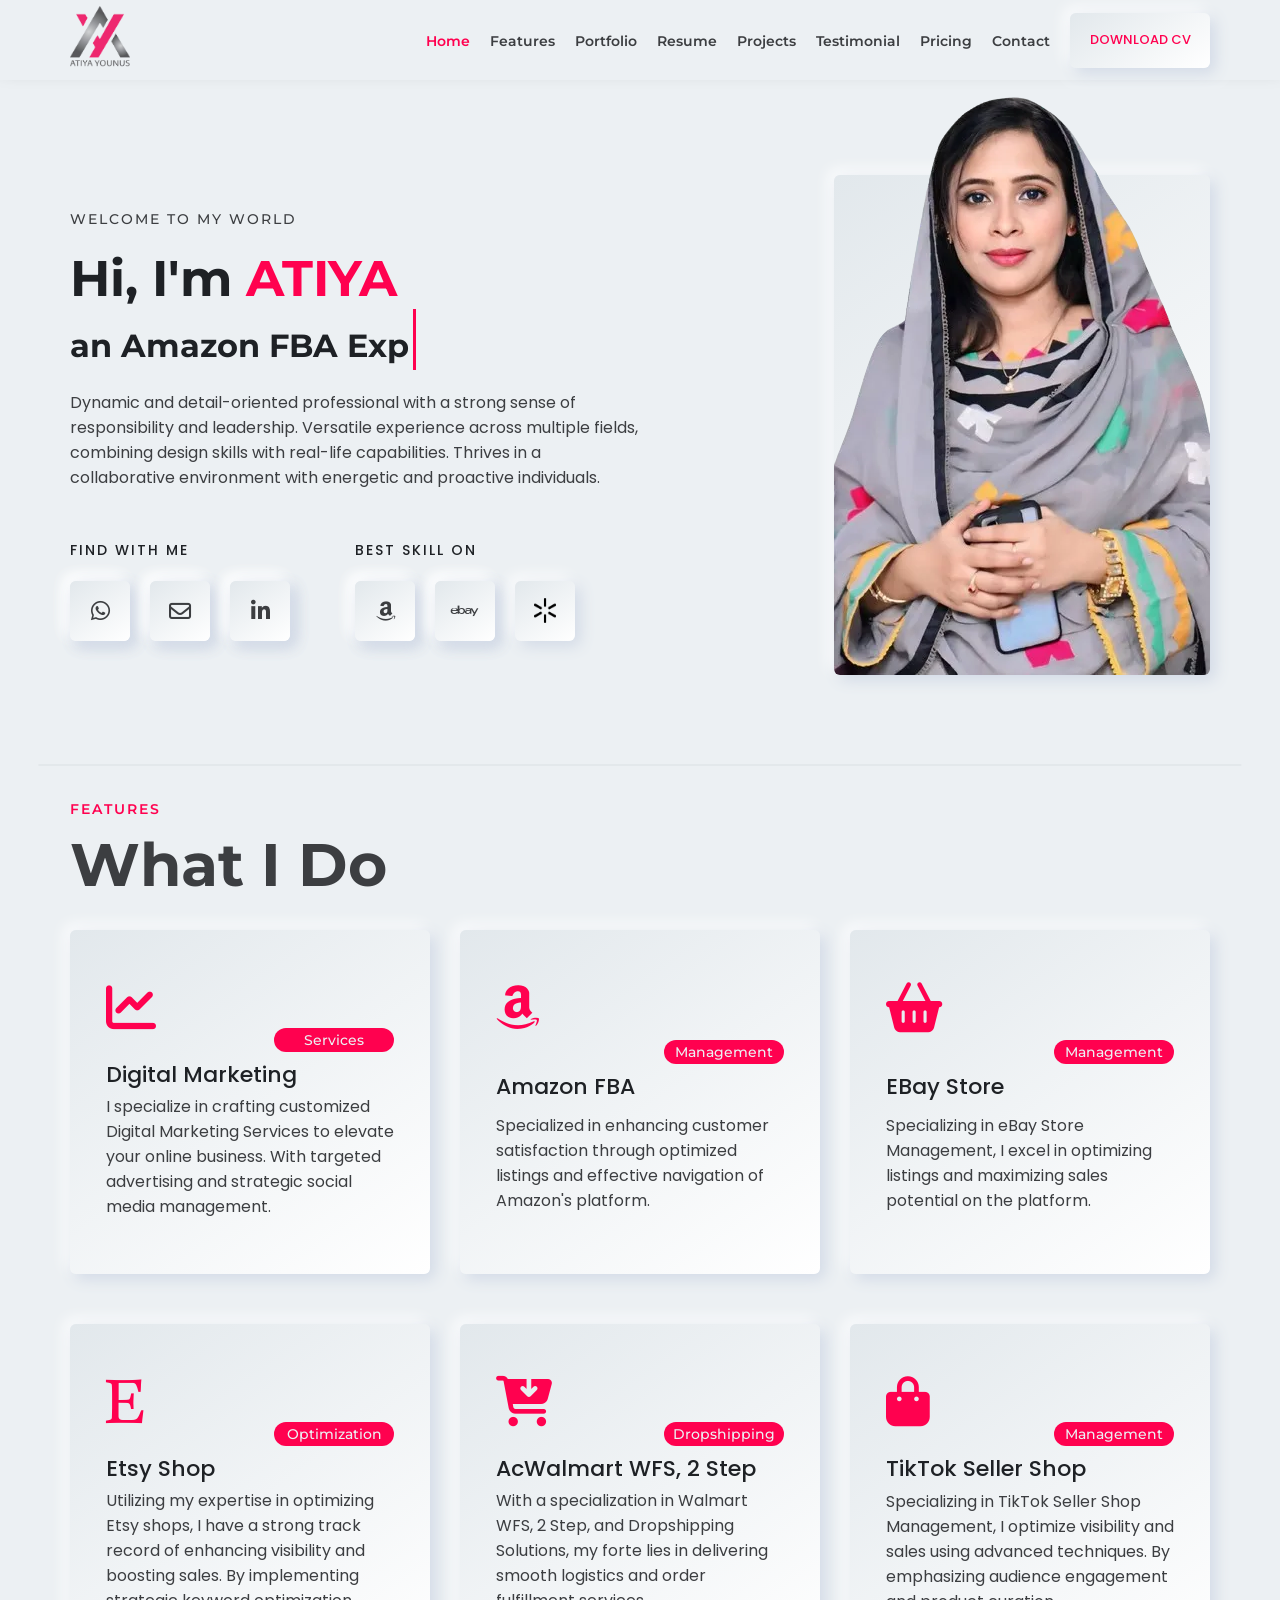
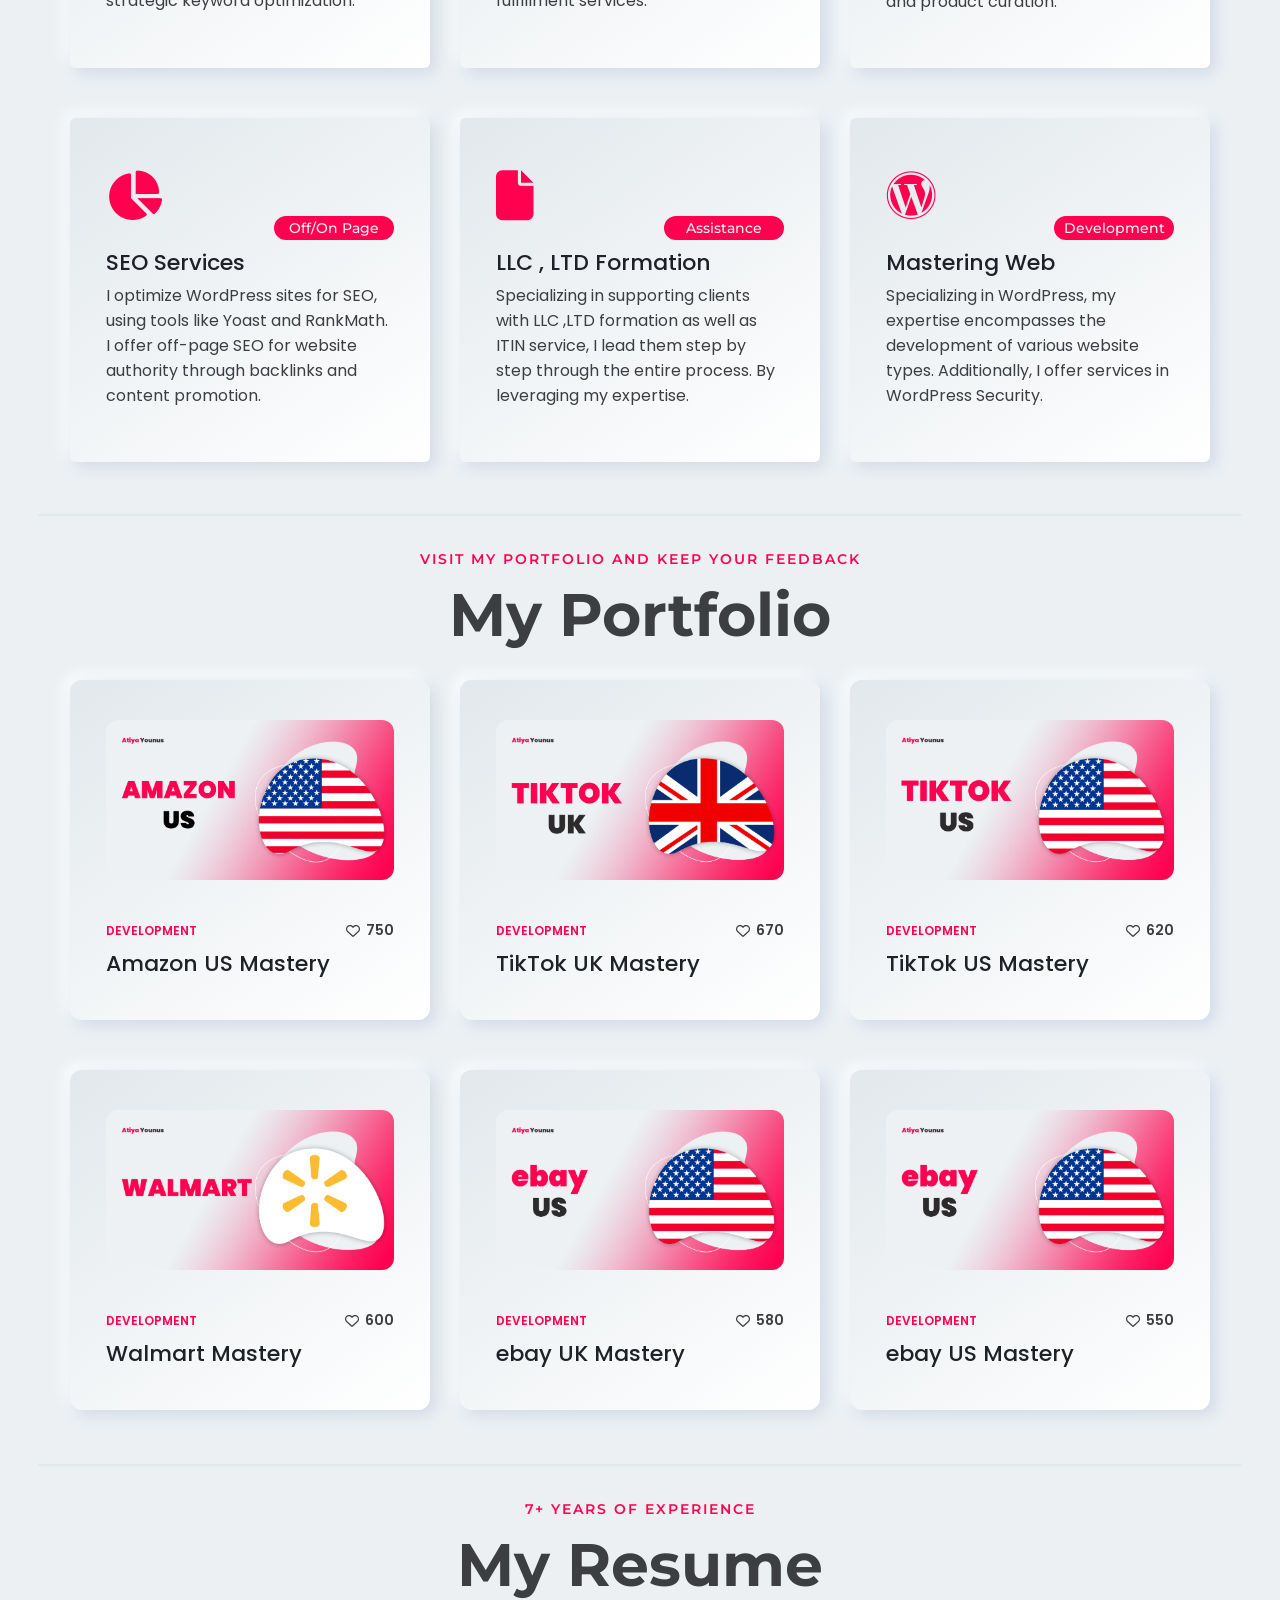
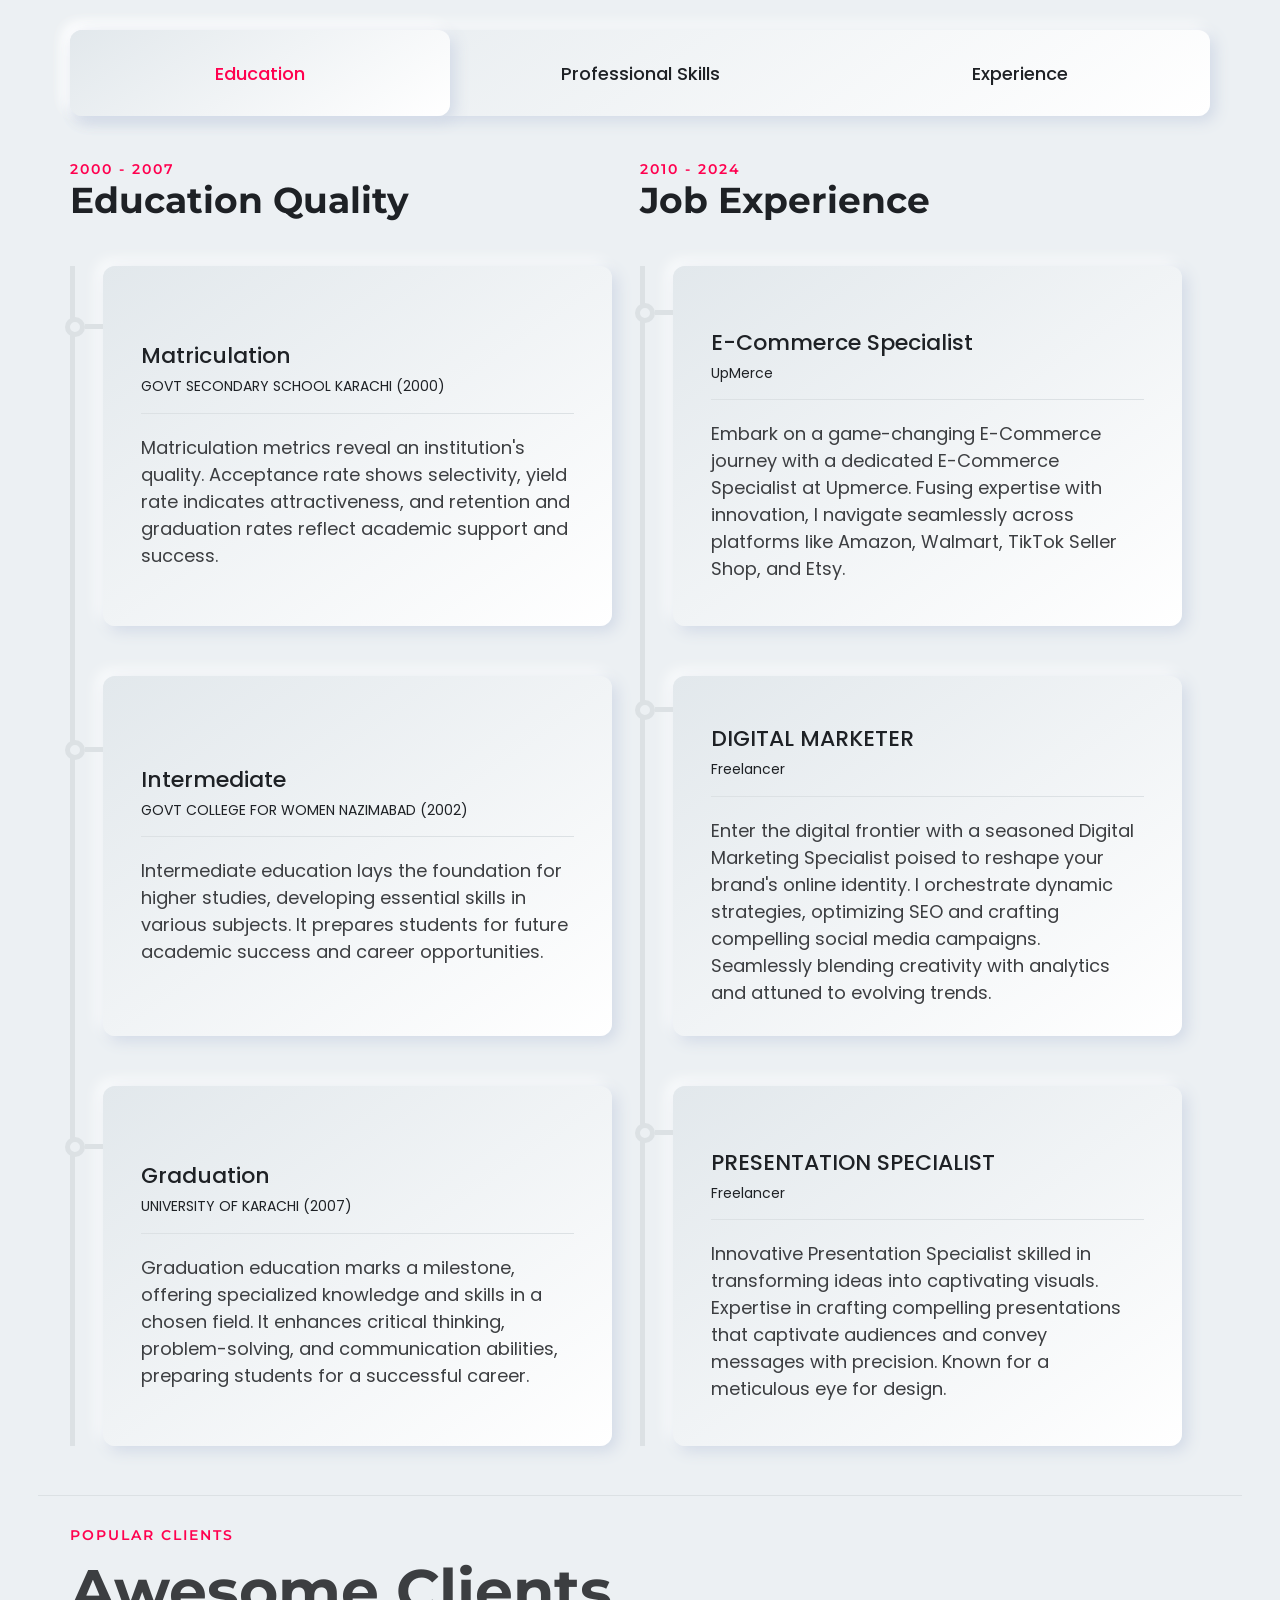
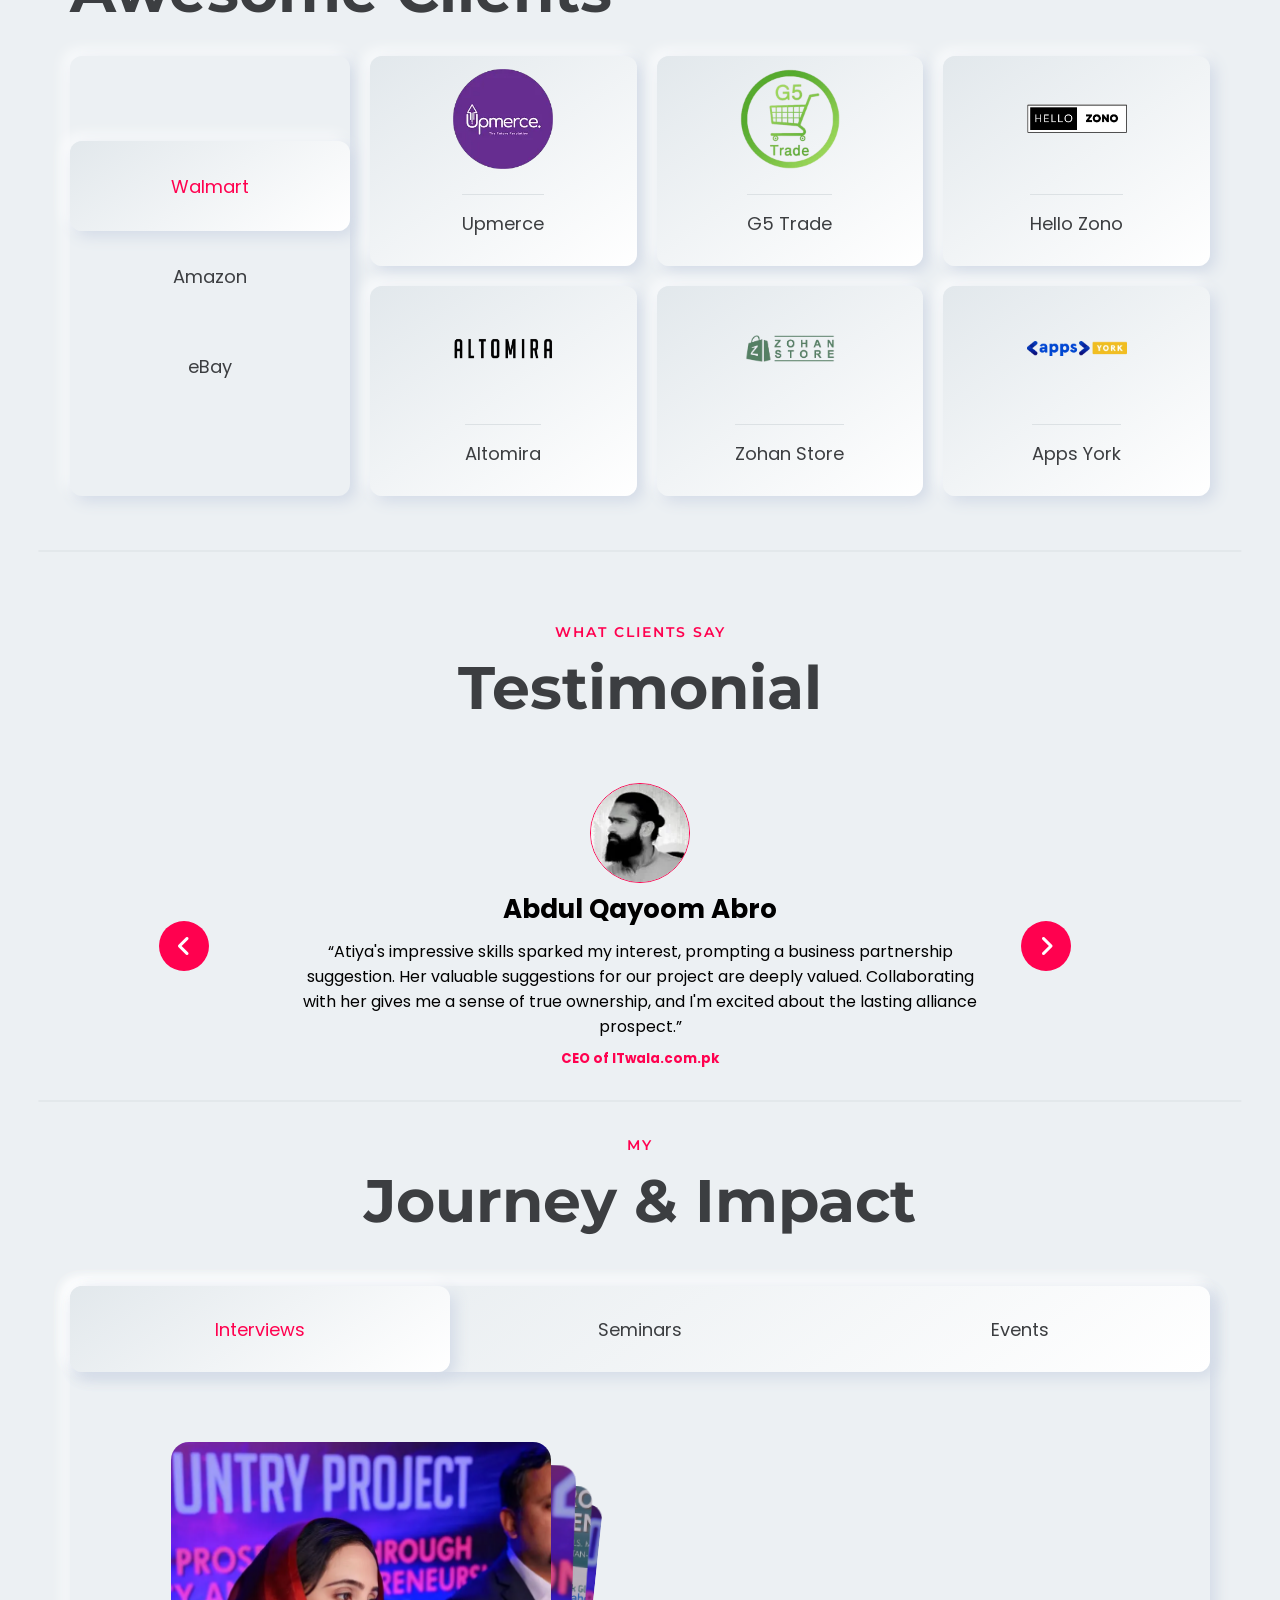
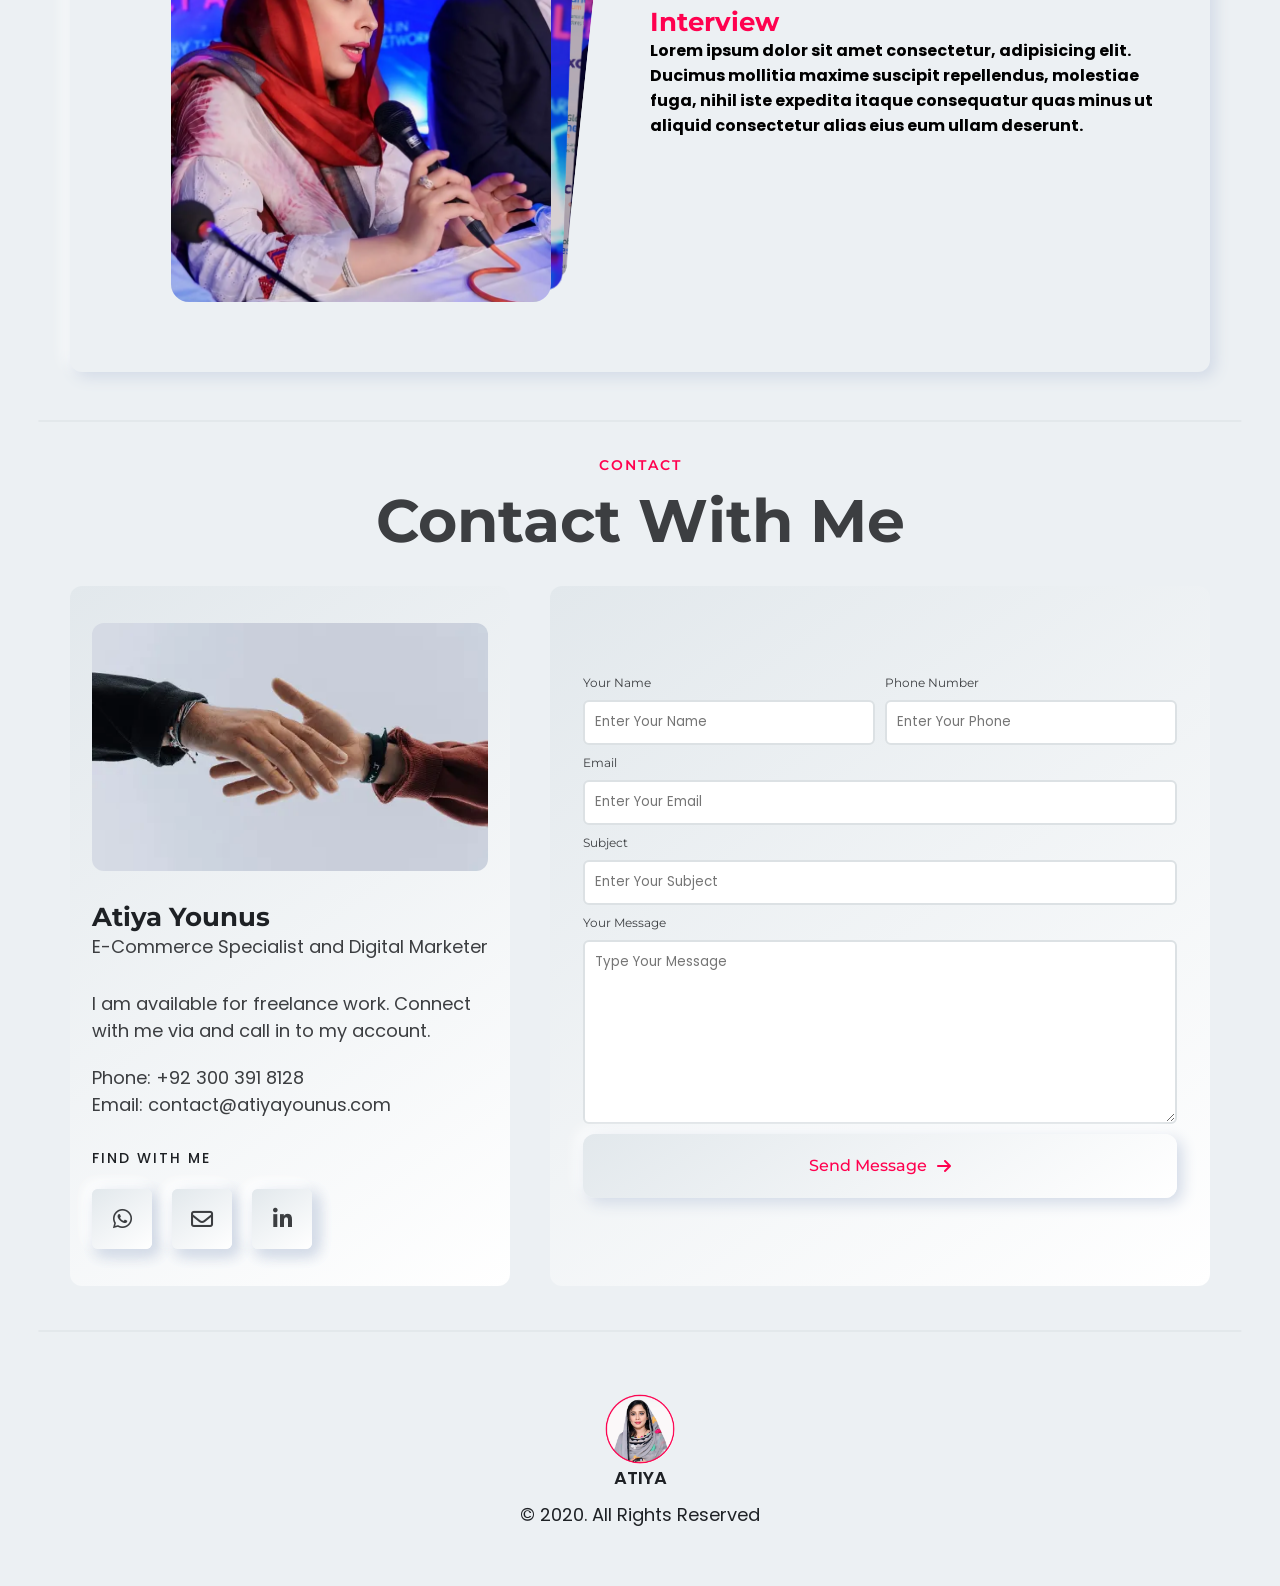
==== commit c15cdd71: "Add files via upload" ====
--- a/index.html
+++ b/index.html
@@ -1,4 +1,3 @@
-
 <!DOCTYPE html>
 <html lang="en">
 
@@ -8,8 +7,9 @@
   <link rel="stylesheet" href="assets/style/container.css" />
   <link rel="stylesheet" href="assets/style/stylesheet.css" />
   <link rel="stylesheet" href="assets/style/responsive.css" />
+  <link rel="stylesheet" href="https://cdn.jsdelivr.net/npm/swiper@11/swiper-bundle.min.css" />
   <title>Atiya Younus || Portfolio</title>
-  <link rel="icon" type="png" href="assets/img/favicon.png">
+  <link rel="icon" href="assets/img/favicon--img.webp">
 </head>
 
 <body>
@@ -18,7 +18,8 @@
     <div class="container_div">
       <div class="header__content">
         <div class="main__logo">
-          <a href="index.html"><span class="red__highlight">Atiya</span> Younus</a>
+          <!-- <a href="index.html"><span class="red__highlight">Atiya</span> Younus</a> -->
+          <a href="index.html"><img src="assets/img/logo--img.webp" alt="logo"></a>
         </div>
 
         <div class="menu__logo">
@@ -38,12 +39,12 @@
                 <li><a href="#testimonial">Testimonial</a></li>
                 <li><a href="#pricing">Pricing</a></li>
                 <li><a href="#contact">Contact</a></li>
-                <span class="buynow__btn"><a href="https://shorturl.at/BLY35">Download CV</a></span>
+                <div class="buynow__btn"><a href="https://shorturl.at/BLY35">Download CV</a></div>
               </ul>
             </nav>
             <div class="resnav__end">
               <div class="resnav__img">
-                <img src="assets/img/footer--img.png" alt="my--img" />
+                <img src="assets/img/footer--img.webp" alt="my--img" />
               </div>
               <div class="resnav__icon">
                 <ul class="nav__socialicon">
@@ -114,14 +115,16 @@
                   <a href="#"><i class="fa-brands fa-ebay"></i></a>
                 </li>
                 <li>
-                  <a href="#"><img src="assets/img/walmart--icon.png" alt="walmart--icon" class="walmart__icon"></a>
+                  <a href="#"><img src="assets/img/walmart--icon.webp" alt="walmart--icon" class="walmart__icon"></a>
                 </li>
               </ul>
             </div>
           </div>
         </div>
-        <div class="sec1__img">
-          <img src="assets/img/my--img.png" alt="myimg" />
+        <div class="fbox__content">
+          <div class="features__box">
+            <img src="assets/img/my--img.webp" alt="my--img">
+          </div>
         </div>
       </div>
     </div>
@@ -144,7 +147,8 @@
               <div class="feature__txt">
                 <h4 class="amr__h4">Digital Marketing</h4>
                 <p>
-                  I specialize in crafting customized Digital Marketing Services to elevate your online business. With
+                  I specialize in crafting customized Digital Marketing Services to elevate your online
+                  business. With
                   targeted advertising and strategic social media management.
                 </p>
               </div>
@@ -156,7 +160,8 @@
               <div class="feature__txt">
                 <h4 class="amr__h4">Amazon FBA</h4>
                 <p>
-                  Specialized in enhancing customer satisfaction through optimized listings and effective navigation of
+                  Specialized in enhancing customer satisfaction through optimized listings and effective
+                  navigation of
                   Amazon's platform.
                 </p>
               </div>
@@ -168,7 +173,8 @@
               <div class="feature__txt">
                 <h4 class="amr__h4">EBay Store</h4>
                 <p>
-                  Specializing in eBay Store Management, I excel in optimizing listings and maximizing sales potential
+                  Specializing in eBay Store Management, I excel in optimizing listings and maximizing sales
+                  potential
                   on the platform.
                 </p>
               </div>
@@ -180,7 +186,8 @@
               <div class="feature__txt">
                 <h4 class="amr__h4">Etsy Shop</h4>
                 <p>
-                  Utilizing my expertise in optimizing Etsy shops, I have a strong track record of enhancing visibility
+                  Utilizing my expertise in optimizing Etsy shops, I have a strong track record of enhancing
+                  visibility
                   and boosting sales. By implementing strategic keyword optimization.
                 </p>
               </div>
@@ -190,9 +197,10 @@
             <div class="features__box">
               <i class="fa-solid fa-cart-arrow-down"></i>
               <div class="feature__txt">
-                <h4 class="amr__h4">Walmart WFS, 2 Step</h4>
+                <h4 class="amr__h4">AcWalmart WFS, 2 Step</h4>
                 <p>
-                  With a specialization in Walmart WFS, 2 Step, and Dropshipping Solutions, my forte lies in delivering
+                  With a specialization in Walmart WFS, 2 Step, and Dropshipping Solutions, my forte lies in
+                  delivering
                   smooth logistics and order fulfillment services.
                 </p>
               </div>
@@ -218,7 +226,8 @@
                 <h4 class="amr__h4">SEO Services</h4>
                 <div></div>
                 <p>
-                  I optimize WordPress sites for SEO, using tools like Yoast and RankMath. I offer off-page SEO for
+                  I optimize WordPress sites for SEO, using tools like Yoast and RankMath. I offer off-page SEO
+                  for
                   website authority through backlinks and content promotion.
                 </p>
               </div>
@@ -231,7 +240,8 @@
                 <h4 class="amr__h4">LLC , LTD Formation</h4>
                 <div></div>
                 <p>
-                  Specializing in supporting clients with LLC ,LTD formation as well as ITIN service, I lead them step
+                  Specializing in supporting clients with LLC ,LTD formation as well as ITIN service, I lead
+                  them step
                   by step through the entire process. By leveraging my expertise.
                 </p>
               </div>
@@ -268,7 +278,7 @@
         <div class="web__boxese">
           <div class="webbox__content">
             <div class="web__img">
-              <img src="assets/img/amazon-us 1.png" alt="amazon" />
+              <img src="assets/img/amazon-us-1.webp" alt="amazon" />
             </div>
             <div class="web__txt">
               <div class="web__catogery">
@@ -282,7 +292,7 @@
           </div>
           <div class="webbox__content">
             <div class="web__img">
-              <img src="assets/img/Tiktok-UK 1.png" alt="tiktok-uk" />
+              <img src="assets/img/Tiktok-UK-1.webp" alt="tiktok-uk" />
             </div>
             <div class="web__txt">
               <div class="web__catogery">
@@ -296,7 +306,7 @@
           </div>
           <div class="webbox__content">
             <div class="web__img">
-              <img src="assets/img/Tiktok-US 1.png" alt="tiktok-us" />
+              <img src="assets/img/Tiktok-US-1.webp" alt="tiktok-us" />
             </div>
             <div class="web__txt">
               <div class="web__catogery">
@@ -310,7 +320,7 @@
           </div>
           <div class="webbox__content">
             <div class="web__img">
-              <img src="assets/img/walmart 1.png" alt="walmart" />
+              <img src="assets/img/walmart-1.webp" alt="walmart" />
             </div>
             <div class="web__txt">
               <div class="web__catogery">
@@ -324,7 +334,7 @@
           </div>
           <div class="webbox__content">
             <div class="web__img">
-              <img src="assets/img/ebay-uk 1.png" alt="ebay-uk" />
+              <img src="assets/img/ebay-us-1.webp" alt="ebay-uk" />
             </div>
             <div class="web__txt">
               <div class="web__catogery">
@@ -338,7 +348,7 @@
           </div>
           <div class="webbox__content">
             <div class="web__img">
-              <img src="assets/img/ebay-us 1.png" alt="ebay-us" />
+              <img src="assets/img/ebay-us-1.webp" alt="ebay-us" />
             </div>
             <div class="web__txt">
               <div class="web__catogery">
@@ -735,52 +745,152 @@
           <div class="client__boxes">
             <div class="client__box">
               <div class="client__logo">
-                <img src="assets/img/envato-logo.png" alt="envato-logo" />
-              </div>
-              <div class="client__name">
-                <span><a href="#">Envato</a></span>
-              </div>
-            </div>
-            <div class="client__box">
-              <div class="client__logo">
-                <img src="assets/img/freelancer-logo.png" alt="freelancer-logo" />
-              </div>
-              <div class="client__name">
-                <span><a href="#">Freelancer</a></span>
-              </div>
-            </div>
-            <div class="client__box">
-              <div class="client__logo">
-                <img src="assets/img/upwork-logo.png" alt="upwork-logo" />
-              </div>
-              <div class="client__name">
-                <span><a href="#">UpWork</a></span>
-              </div>
-            </div>
-            <div class="client__box">
-              <div class="client__logo">
-                <img src="assets/img/facebook-logo.png" alt="facebook-logo" />
-              </div>
-              <div class="client__name">
-                <span><a href="#">Facebook</a></span>
-              </div>
-            </div>
-            <div class="client__box">
-              <div class="client__logo">
-                <img src="assets/img/Fiverr-Logo.png" alt="fiver-logo" />
-              </div>
-              <div class="client__name">
-                <span><a href="#">Fiverr</a></span>
-              </div>
-            </div>
-            <div class="client__box">
-              <div class="client__logo">
-                <img src="assets/img/link-logo.png" alt="link--logo" />
-              </div>
-              <div class="client__name">
-                <span><a href="#">LinkedIn</a></span>
-              </div>
-            </div>
+                <img src="assets/img/upmerce.webp" alt="upmerce-logo" />
+              </div>
+              <div class="client__name">
+                <span>Upmerce</span>
+              </div>
+            </div>
+            <div class="client__box">
+              <div class="client__logo">
+                <img src="assets/img/g5_trade.webp" alt="g5trade-logo" />
+              </div>
+              <div class="client__name">
+                <span>G5 Trade</span>
+              </div>
+            </div>
+            <div class="client__box">
+              <div class="client__logo">
+                <img src="assets/img/Hellozono-logo.webp" alt="Hellozono-logo" />
+              </div>
+              <div class="client__name">
+                <span>Hello Zono</span>
+              </div>
+            </div>
+            <div class="client__box">
+              <div class="client__logo">
+                <img src="assets/img/altomira_logo.webp" alt="altomira_logo" />
+              </div>
+              <div class="client__name">
+                <span>Altomira</span>
+              </div>
+            </div>
+            <div class="client__box">
+              <div class="client__logo">
+                <img src="assets/img/zohan_store.webp" alt="zohan_store" />
+              </div>
+              <div class="client__name">
+                <span>Zohan Store</span>
+              </div>
+            </div>
+            <div class="client__box">
+              <div class="client__logo">
+                <img src="assets/img/appsyork.webp" alt="appsyork__logo" />
+              </div>
+              <div class="client__name">
+                <span>Apps York</span>
+              </div>
+            </div>
+          </div>
+          <div class="client__boxes">
+            <div class="client__box">
+              <div class="client__logo">
+                <img src="assets/img/upmerce.webp" alt="upmerce-logo" />
+              </div>
+              <div class="client__name">
+                <span>Upmerce</span>
+              </div>
+            </div>
+            <div class="client__box">
+              <div class="client__logo">
+                <img src="assets/img/g5_trade.webp" alt="g5trade-logo" />
+              </div>
+              <div class="client__name">
+                <span>G5 Trade</span>
+              </div>
+            </div>
+            <div class="client__box">
+              <div class="client__logo">
+                <img src="assets/img/Hellozono-logo.webp" alt="Hellozono-logo" />
+              </div>
+              <div class="client__name">
+                <span>Hello Zono</span>
+              </div>
+            </div>
+            <!-- <div class="client__box">
+              <div class="client__logo">
+                <img src="assets/img/altomira_logo.png" alt="altomira_logo" />
+              </div>
+              <div class="client__name">
+                <span>Altomira</span>
+              </div>
+            </div> -->
+            <!-- <div class="client__box">
+              <div class="client__logo">
+                <img src="assets/img/zohan_store.png" alt="zohan_store" />
+              </div>
+              <div class="client__name">
+                <span>Zohan Store</span>
+              </div>
+            </div> -->
+            <div class="client__box">
+              <div class="client__logo">
+                <img src="assets/img/appsyork.webp" alt="appsyork__logo" />
+              </div>
+              <div class="client__name">
+                <span>Apps York</span>
+              </div>
+            </div>
+          </div>
+          <div class="client__boxes">
+            <!-- <div class="client__box">
+              <div class="client__logo">
+                <img src="assets/img/upmerce.png" alt="upmerce-logo" />
+              </div>
+              <div class="client__name">
+                <span>Upmerce</span>
+              </div>
+            </div> -->
+            <div class="client__box">
+              <div class="client__logo">
+                <img src="assets/img/g5_trade.webp" alt="g5trade-logo" />
+              </div>
+              <div class="client__name">
+                <span>G5 Trade</span>
+              </div>
+            </div>
+            <div class="client__box">
+              <div class="client__logo">
+                <img src="assets/img/Hellozono-logo.webp" alt="Hellozono-logo" />
+              </div>
+              <div class="client__name">
+                <span>Hello Zono</span>
+              </div>
+            </div>
+            <div class="client__box">
+              <div class="client__logo">
+                <img src="assets/img/altomira_logo.webp" alt="altomira_logo" />
+              </div>
+              <div class="client__name">
+                <span>Altomira</span>
+              </div>
+            </div>
+            <div class="client__box">
+              <div class="client__logo">
+                <img src="assets/img/zohan_store.webp" alt="zohan_store" />
+              </div>
+              <div class="client__name">
+                <span>Zohan Store</span>
+              </div>
+            </div>
+            <!-- <div class="client__box">
+              <div class="client__logo">
+                <img src="assets/img/appsyork.png" alt="appsyork__logo" />
+              </div>
+              <div class="client__name">
+                <span>Apps York</span>
+              </div>
+            </div> -->
           </div>
         </div>
       </div>
@@ -805,7 +915,7 @@
           </div>
           <div class="testmonial__txt">
             <div class="test__heading">
-              <img src="assets/img/testmonialimg--1.jpg" alt="user-img">
+              <img src="assets/img/testmonialimg--1.webp" alt="user-img">
               <h6>Abdul Qayoom Abro</h6>
             </div>
             <div class="test__desc">
@@ -817,7 +927,7 @@
           </div>
           <div class="testmonial__txt">
             <div class="test__heading">
-              <img src="assets/img/testmonialimg--2.jpg" alt="user-img">
+              <img src="assets/img/testmonialimg--2.webp" alt="user-img">
               <h6>Farha Khan</h6>
             </div>
             <div class="test__desc">
@@ -830,7 +940,7 @@
           </div>
           <div class="testmonial__txt">
             <div class="test__heading">
-              <img src="assets/img/testmonialimg--3.jpg" alt="user-img">
+              <img src="assets/img/testmonialimg--3.webp" alt="user-img">
               <h6>Asif Malik</h6>
             </div>
             <div class="test__desc">
@@ -842,7 +952,7 @@
           </div>
           <div class="testmonial__txt">
             <div class="test__heading">
-              <img src="assets/img/testmonialimg--4.jpg" alt="user-img">
+              <img src="assets/img/testmonialimg--4.webp" alt="user-img">
               <h6>Humayun Alamgir Shaikh</h6>
             </div>
             <div class="test__desc">
@@ -855,7 +965,7 @@
           </div>
           <div class="testmonial__txt">
             <div class="test__heading">
-              <img src="assets/img/testmonialimg--5.jpg" alt="user-img">
+              <img src="assets/img/testmonialimg--5.webp" alt="user-img">
               <h6>Asiya Syed</h6>
             </div>
             <div class="test__desc">
@@ -868,7 +978,7 @@
           </div>
           <div class="testmonial__txt">
             <div class="test__heading">
-              <img src="assets/img/testmonialimg--6.jpg" alt="user-img">
+              <img src="assets/img/testmonialimg--6.webp" alt="user-img">
               <h6>Affinity</h6>
             </div>
             <div class="test__desc">
@@ -890,150 +1000,108 @@
     <div class="container_div">
       <div class="sec6__content">
         <div class="sec6__txt">
-          <span class="txt__span">Pricing</span>
-          <h2 class="amr__h2">My Pricing</h2>
+          <span class="txt__span">My</span>
+          <h2 class="amr__h2">Journey & Impact</h2>
         </div>
         <div class="sec6__prices">
           <ul class="price__type">
-            <li>Static</li>
-            <li>Standard</li>
-            <li>Premium</li>
+            <li>Interviews</li>
+            <li>Seminars</li>
+            <li>Events</li>
           </ul>
           <div class="price__inner">
             <div class="price__txt">
-              <div class="price__heading">
-                <div>
-                  <h3 class="amr__h3">Make Your Single Page</h3>
-                  <span>Elementor</span>
-                </div>
-                <div class="__price">
-                  <p>$30.00</p>
-                </div>
-              </div>
-              <div class="price__description">
-                <p>
-                  I will install your desire theme and made like Theme demo
-                  and customize your single page( homepage)
-                </p>
-              </div>
-              <div class="check__wrapper">
-                <ul>
-                  <li>1 Page with Elementor</li>
-                  <li>Design Customization</li>
-                  <li>Responsive Design</li>
-                  <li>Content Upload</li>
-                  <li>Design Customization</li>
-                  <li>2 Plugins/Extensions</li>
-                </ul>
-                <ul>
-                  <li>Multipage Elementor</li>
-                  <li>Design Figma</li>
-                  <li>Animate Design</li>
-                  <li>Content Upload</li>
-                  <li>Design With XD</li>
-                  <li>8 Plugins/Extensions</li>
-                </ul>
-              </div>
-              <div class="order__btn">
-                <span>
-                  <a href="#">Order Now <i class="fa-solid fa-arrow-right"></i></a>
-                </span>
-                <div class="order__delv">
-                  <span>2 Days Delivery</span>
-                  <span>Two Revission</span>
-                </div>
-              </div>
-            </div>
-          </div>
-          <div class="price__inner">
-            <div class="price__txt">
-              <div class="price__heading">
-                <div>
-                  <h3 class="amr__h3">Design Your Single Page</h3>
-                  <span>Elementor</span>
-                </div>
-                <div class="__price">
-                  <p>$60.00</p>
-                </div>
-              </div>
-              <div class="price__description">
-                <p>
-                  I will install your desire theme and made like Theme demo
-                  and customize your single page( homepage)
-                </p>
-              </div>
-              <div class="check__wrapper">
-                <ul>
-                  <li>1 Page with Elementor</li>
-                  <li>Design Customization</li>
-                  <li>Responsive Design</li>
-                  <li>Content Upload</li>
-                  <li>Design Customization</li>
-                  <li>2 Plugins/Extensions</li>
-                </ul>
-                <ul>
-                  <li>Multipage Elementor</li>
-                  <li>Design Figma</li>
-                  <li>Animate Design</li>
-                  <li>Content Upload</li>
-                  <li>Design With XD</li>
-                  <li>8 Plugins/Extensions</li>
-                </ul>
-              </div>
-              <div class="order__btn">
-                <span>
-                  <a href="#">Order Now <i class="fa-solid fa-arrow-right"></i></a>
-                </span>
-                <div class="order__delv">
-                  <span>2 Days Delivery</span>
-                  <span>Two Revission</span>
-                </div>
-              </div>
-            </div>
-          </div>
-          <div class="price__inner">
-            <div class="price__txt">
-              <div class="price__heading">
-                <div>
-                  <h3 class="amr__h3">Make Your Multi Page</h3>
-                  <span>Elementor</span>
-                </div>
-                <div class="__price">
-                  <p>$90.00</p>
-                </div>
-              </div>
-              <div class="price__description">
-                <p>
-                  I will install your desire theme and made like Theme demo
-                  and customize your single page( homepage)
-                </p>
-              </div>
-              <div class="check__wrapper">
-                <ul>
-                  <li>1 Page with Elementor</li>
-                  <li>Design Customization</li>
-                  <li>Responsive Design</li>
-                  <li>Content Upload</li>
-                  <li>Design Customization</li>
-                  <li>2 Plugins/Extensions</li>
-                </ul>
-                <ul>
-                  <li>Multipage Elementor</li>
-                  <li>Design Figma</li>
-                  <li>Animate Design</li>
-                  <li>Content Upload</li>
-                  <li>Design With XD</li>
-                  <li>8 Plugins/Extensions</li>
-                </ul>
-              </div>
-              <div class="order__btn">
-                <span>
-                  <a href="#">Order Now <i class="fa-solid fa-arrow-right"></i></a>
-                </span>
-                <div class="order__delv">
-                  <span>2 Days Delivery</span>
-                  <span>Two Revission</span>
-                </div>
+              <div class="event__images">
+                <div class="swiper mySwiper slider1">
+                  <div class="swiper-wrapper">
+                    <div class="swiper-slide"></div>
+                    <div class="swiper-slide"></div>
+                    <div class="swiper-slide"></div>
+                    <div class="swiper-slide"></div>
+                  </div>
+                </div>
+              </div>
+              <div class="event__ides">
+                <h3 class="amr__h3">Interview</h3>
+                <strong>
+                  <span>Lorem ipsum dolor sit amet consectetur, adipisicing elit. Ducimus mollitia maxime suscipit
+                    repellendus, molestiae fuga, nihil iste expedita itaque consequatur quas minus ut aliquid
+                    consectetur alias eius eum ullam deserunt.</span>
+                </strong>
+              </div>
+            </div>
+          </div>
+          <div class="price__inner price__inner2">
+            <div class="price__txt price__txt2">
+              <div class="seminar__imgs">
+                <div class="swiper mySwiper slider2">
+                  <div class="swiper-wrapper">
+                    <div class="swiper-slide">
+                      <img src="assets/img/sec6--img5.webp" alt="seminar__imgs">
+                    </div>
+                    <div class="swiper-slide">
+                      <img src="assets/img/sec6--img6.webp" alt="seminar__imgs">
+                    </div>
+                    <div class="swiper-slide">
+                      <img src="assets/img/sec6--img7.webp" alt="seminar__imgs">
+                    </div>
+                    <div class="swiper-slide">
+                      <img src="assets/img/sec6--img8.webp" alt="seminar__imgs">
+                    </div>
+                    <div class="swiper-slide">
+                      <img src="assets/img/sec6--img9.webp" alt="seminar__imgs">
+                    </div>
+                    <div class="swiper-slide">
+                      <img src="assets/img/sec6--img10.webp" alt="seminar__imgs">
+                    </div>
+                  </div>
+                  <div class="swiper-pagination"></div>
+                </div>
+              </div>
+              <div class="event__ides seminar__desc">
+                <h3 class="amr__h3">Seminars</h3>
+                <strong>
+                  <span>Lorem ipsum dolor sit amet consectetur, adipisicing elit. Ducimus mollitia maxime suscipit
+                    repellendus, molestiae fuga, nihil iste expedita itaque consequatur quas minus ut aliquid
+                    consectetur alias eius eum ullam deserunt.</span>
+                </strong>
+              </div>
+            </div>
+          </div>
+          <div class="price__inner price__inner2">
+            <div class="price__txt price__txt2">
+              <div class="seminar__imgs">
+                <div class="swiper mySwiper slider2 slider3">
+                  <div class="swiper-wrapper">
+                    <div class="swiper-slide">
+                      <img src="assets/img/sec6--img11.webp" alt="seminar__imgs">
+                    </div>
+                    <div class="swiper-slide">
+                      <img src="assets/img/sec6--img14.webp" alt="seminar__imgs">
+                    </div>
+                    <div class="swiper-slide">
+                      <img src="assets/img/sec6--img13.webp" alt="seminar__imgs">
+                    </div>
+                    <div class="swiper-slide">
+                      <img src="assets/img/sec6--img16.webp" alt="seminar__imgs">
+                    </div>
+                    <div class="swiper-slide">
+                      <img src="assets/img/sec6--img12.webp" alt="seminar__imgs">
+                    </div>
+                    <div class="swiper-slide">
+                      <img src="assets/img/sec6--img17.webp" alt="seminar__imgs">
+                    </div>
+                  </div>
+                  <div class="swiper-pagination"></div>
+                </div>
+              </div>
+              <div class="event__ides seminar__desc">
+                <h3 class="amr__h3">Seminars</h3>
+                <strong>
+                  <span>Lorem ipsum dolor sit amet consectetur, adipisicing elit. Ducimus mollitia maxime suscipit
+                    repellendus, molestiae fuga, nihil iste expedita itaque consequatur quas minus ut aliquid
+                    consectetur alias eius eum ullam deserunt.</span>
+                </strong>
               </div>
             </div>
           </div>
@@ -1056,7 +1124,7 @@
           <div class="sec7__box">
             <div class="inner__box">
               <div class="contact__img">
-                <img src="assets/img/contact-img.png" alt="contact" />
+                <img src="assets/img/contact-img.webp" alt="contact" />
               </div>
               <div class="contact__title">
                 <h3 class="amr__h3">Atiya Younus</h3>
@@ -1127,7 +1195,7 @@
     <div class="container_div">
       <div class="footer__content">
         <div class="footer__logo">
-          <img src="assets/img/footer--img.png" alt="my--img" />
+          <img src="assets/img/footer--img.webp" alt="my--img" />
           <p>Atiya</p>
         </div>
         <div class="footer__desc">
@@ -1138,6 +1206,9 @@
   </footer>
 </body>
 
+<!-- Swiper JS -->
+<script src="https://cdn.jsdelivr.net/npm/swiper@11/swiper-bundle.min.js"></script>
+
 <!-- Font Awsome Icons -->
 <link rel="stylesheet" href="https://cdnjs.cloudflare.com/ajax/libs/font-awesome/6.6.0/css/all.min.css"
   integrity="sha512-Kc323vGBEqzTmouAECnVceyQqyqdsSiqLQISBL29aUW4U/M7pSPA/gEUZQqv1cwx4OnYxTxve5UMg5GT6L4JJg=="
@@ -1146,4 +1217,4 @@
 <!-- JS Scripts -->
 <script src="assets/scripts/main.js"></script>
 
-</html>
+</html>
--- a/assets/style/stylesheet.css
+++ b/assets/style/stylesheet.css
@@ -162,6 +162,10 @@
     font-weight: var(--amr--fontweight--2);
 }
 
+.main__logo a img {
+    max-width: 60px;
+}
+
 .header__content {
     min-height: 80px;
     display: flex;
@@ -218,14 +222,18 @@
 }
 
 .sec1__content {
-    display: grid;
-    grid-template-columns: repeat(2, 1fr);
+    height: 690px;
+    display: flex;
+    justify-content: space-between;
+    align-items: center;
 }
 
 .sec1__txt {
     display: flex;
     flex-direction: column;
     justify-content: space-evenly;
+    width: 50%;
+    gap: 50px;
 }
 
 .intro__txt {
@@ -251,7 +259,7 @@
 }
 
 .intro__txt .typed-text {
-    font-size: 34px;
+    font-size: 32px;
     color: var(--amr--color--4);
 }
 
@@ -348,14 +356,44 @@
 
 
 .sec1__img {
-    display: flex;
+    width: 50%;
+    height: 600px;
+    overflow: hidden;
+    position: relative;
+}
+
+.sec1img__bg {
+    width: 376px;
+    height: 450px;
+    background: var(--amr--color--6);
+    position: absolute;
+    bottom: 0;
+    right: 0;
+    border-radius: var(--amr--borderradius-2);
+    box-shadow: var(--amr--boxshadow--1);
+    z-index: -1;
+}
+
+.sec1__content .fbox__content {
+    height: 500px;
     justify-content: end;
-}
-
-.sec1__img img {
+    transition: var(--amr--transition-1);
+}
+
+.sec1__content .fbox__content:hover {
+    transform: translateY(-10px);
+}
+
+.sec1__content .fbox__content:hover .features__box {
+    transform: translateY(0px);
+}
+
+.sec1__content .features__box img {
+    max-width: 100%;
     display: block;
-    max-width: 75%;
-}
+    border-radius: var(--amr--borderradius-1);
+}
+
 
 /* ======================================================================================= */
 
@@ -448,6 +486,12 @@
     color: var(--amr--color--1);
 }
 
+.sec1__content .features__box {
+    display: block;
+    width: auto;
+    height: auto;
+}
+
 .features__box {
     width: 80%;
     height: 70%;
@@ -942,6 +986,12 @@
     /* cursor: pointer; */
 }
 
+.client__logo {
+    height: 100px;
+    display: grid;
+    place-items: center;
+}
+
 .client__logo img {
     display: block;
     max-width: 100px;
@@ -964,7 +1014,7 @@
     border-top: 1px solid var(--amr--color--7);
 }
 
-.client__name span a {
+.client__name span {
     color: var(--amr--color--3);
     font-size: 18px;
     font-family: var(--amr--fontfamily--2);
@@ -1122,6 +1172,7 @@
 
 #pricing {
     position: relative;
+    height: 920px;
 }
 
 .sec6__content {
@@ -1129,15 +1180,17 @@
     display: flex;
     justify-content: space-between;
     align-items: center;
+    flex-direction: column;
     gap: var(--amr--global--gap);
 }
 
 .sec6__txt {
-    width: 40%;
+    width: 100%;
+    text-align: center;
 }
 
 .sec6__prices {
-    width: 60%;
+    width: 100%;
     background-color: var(--amr--color--6);
     box-shadow: var(--amr--boxshadow--1);
     border-radius: var(--amr--borderradius-2);
@@ -1176,9 +1229,7 @@
 }
 
 .price__txt {
-    width: 80%;
-    display: grid;
-    gap: 30px;
+    width: 96%;
 }
 
 .price__heading span,
@@ -1206,14 +1257,10 @@
     background-position: center;
 }
 
-.price__heading,
 .order__btn {
     display: grid;
     gap: 10px;
-}
-
-.price__heading {
-    grid-template-columns: 2fr 1fr;
+    display: none;
 }
 
 .price__description p {
@@ -1295,18 +1342,92 @@
     font-family: var(--amr--fontfamily--1);
 }
 
-.__price {
-    font-size: 26px;
-    font-family: var(--amr--fontfamily--1);
-    width: 134px;
-    height: 54px;
-    background: var(--amr--color--6);
+.price__txt {
+    display: flex;
+    justify-self: center;
+    align-items: center;
+    gap: var(--amr--global--gap);
+}
+
+.event__ides,
+.event__images {
+    width: 50%;
+}
+
+.event__ides span {
+    font-family: var(--amr--fontfamily--2);
+}
+
+.price__inner h3 {
     color: var(--amr--color--2);
-    border-radius: var(--amr--borderradius-1);
-    box-shadow: var(--amr--boxshadow--1);
-    font-weight: var(--amr--fontweight--2);
-    display: grid;
-    place-items: center;
+}
+
+/* Swiper js */
+
+.slider1 {
+    width: 380px;
+    height: 460px;
+}
+
+.slider1 .swiper-slide {
+    display: flex;
+    align-items: center;
+    justify-content: center;
+    border-radius: 18px;
+    font-size: 22px;
+    font-weight: bold;
+    color: #fff;
+    background-position: center;
+    background-size: cover;
+    background-repeat: no-repeat;
+    width: 100px;
+}
+
+.slider1 .swiper-slide:nth-child(1n) {
+    background-image: url(../img/sec6--img1.webp);
+}
+
+.slider1 .swiper-slide:nth-child(2n) {
+    background-image: url(../img/sec6--img2.webp);
+}
+
+.slider1 .swiper-slide:nth-child(3n) {
+    background-image: url(../img/sec6--img3.webp);
+}
+
+.slider1 .swiper-slide:nth-child(4n) {
+    background-image: url(../img/sec6--img4.webp);
+}
+
+
+.slider1 .swiper-slide img {
+    width: 100%;
+}
+
+.seminar__imgs {
+    width: 100%;
+    display: flex;
+    justify-content: center;
+    align-items: center;
+}
+
+.slider2 {
+    width: 940px !important;
+    height: 420px;
+}
+
+.price__txt2 {
+    flex-direction: column;
+    gap: var(--amr--global--gap);
+}
+
+.slider2 .swiper-slide img {
+    display: block;
+    max-width: 100%;
+}
+
+.seminar__desc {
+    width: 85%;
 }
 
 /* ======================================================================================= */
@@ -1418,6 +1539,11 @@
     gap: 10px;
 }
 
+.fname__div div {
+    display: grid;
+    gap: 10px;
+}
+
 .inner__form form {
     display: grid;
     gap: 10px;
@@ -1445,7 +1571,7 @@
     display: block;
     width: 70px;
     background: var(--amr--color--6);
-    border: 4px solid var(--amr--color--7);
+    /* border: 4px solid var(--amr--color--2); */
     border-radius: 50%;
 }
 
--- a/assets/style/responsive.css
+++ b/assets/style/responsive.css
@@ -1,4 +1,40 @@
+@media (max-width: 1200px) {
+    .web__img {
+        height: 130px;
+    }
+
+    .slider2 {
+        width: 840px !important;
+        height: 380px;
+    }
+}
+
+/* ========================================== */
+
 @media (max-width: 991px) {
+    .web__img {
+        height: 154px;
+    }
+
+    .slider2 {
+        width: 640px !important;
+        height: 340px;
+    }
+
+    .price__txt {
+        flex-direction: column;
+    }
+
+    .event__ides,
+    .event__images {
+        width: 100%;
+    }
+
+    .slider1 {
+        width: 320px;
+        height: 400px;
+    }
+
     .__backdrop {
         background: rgba(0, 0, 0, 0.5);
         width: 100%;
@@ -94,12 +130,14 @@
     }
 
     .sec1__content {
-        grid-template-columns: 1fr;
+        height: 1190px;
+        flex-direction: column;
+        justify-content: space-around;
         gap: 50px;
     }
 
     .sec1__txt {
-        gap: 50px;
+        width: 100%;
     }
 
     .sec1__img {
@@ -177,11 +215,11 @@
     }
 
     #features {
-        min-height: 1360px;
+        min-height: 2120px;
     }
 
     #portfolio {
-        min-height: 1470px;
+        min-height: 1290px;
     }
 
     #projects {
@@ -201,7 +239,7 @@
     }
 
     .webbox__content {
-        min-height: 380px;
+        min-height: 320px;
     }
 
     .sec7__box {
@@ -216,12 +254,26 @@
         min-height: 60px;
     }
 
+    .test__heading h6 {
+        font-size: 22px;
+    }
+
+    .test__desc q {
+        font-size: 14px;
+    }
+
+    .right__arrow {
+        right: 5%;
+    }
+
+    .testmonial__inner h5 {
+        font-size: 12px;
+    }
 }
 
-
 /* ========================================== */
 
-@media (max-width: 767px) {
+@media (max-width: 768px) {
 
     .feature__boxes,
     .web__boxese {
@@ -242,17 +294,22 @@
         grid-template-columns: repeat(2, 1fr);
     }
 
+    .slider1 {
+        width: 280px;
+        height: 360px;
+    }
+
 
     #home {
         min-height: 970px;
     }
 
     #features {
-        min-height: 2510px;
+        min-height: 3690px;
     }
 
     #portfolio {
-        min-height: 2750px;
+        min-height: 3720px;
     }
 
     #projects {
@@ -264,15 +321,77 @@
     }
 
     .sec7__box {
-        min-height: 770px;
+        min-height: 890px;
+    }
+
+    .web__img {
+        height: 360px;
+    }
+
+    .web__img,
+    .web__txt {
+        width: 90%;
+    }
+
+    .webbox__content {
+        min-height: 540px;
     }
 }
 
 /* ========================================== */
 
 @media (max-width: 575px) {
+    #portfolio {
+        min-height: 2220px;
+    }
+
+    .slider2 {
+        width: 310px !important;
+        height: 220px;
+    }
+
+    .slider2 img {
+        width: 310px;
+        height: 220px;
+        object-fit: cover;
+    }
+
+    .event__ides span {
+        font-size: 14px;
+    }
+
+    .slider1 {
+        width: 240px;
+        height: 320px;
+    }
+
+    .price__txt {
+        flex-direction: column;
+    }
+
+    .right__arrow {
+        right: -50px;
+    }
+
+    .left__arrow {
+        left: 0;
+    }
+
+    .test__desc q {
+        width: 80%;
+        font-size: 12px;
+    }
+
     .client__boxes {
         grid-template-columns: 1fr;
+    }
+
+    .web__img {
+        height: 180px;
+    }
+
+    .webbox__content {
+        min-height: 290px;
     }
 
     .intro__txt h1 {
@@ -336,7 +455,7 @@
     }
 
     .sec7__box {
-        min-height: 720px;
+        min-height: 690px;
     }
 
     .price__heading {
@@ -350,7 +469,7 @@
     }
 
     .price__inner {
-        min-height: 930px;
+        min-height: 580px;
     }
 
     .sec7__box .social__info ul {
@@ -379,11 +498,11 @@
     }
 
     #pricing {
-        min-height: 1380px;
+        min-height: 1040px;
     }
 
     #contact {
-        min-height: 1640px;
+        min-height: 1610px;
     }
 }
 
@@ -394,12 +513,31 @@
         min-height: 950px;
     }
 
+    .right__arrow {
+        right: -10px;
+    }
+
+    .right__left span i {
+        width: 30px;
+        height: 30px;
+        font-size: 12px;
+    }
+
+    .slider1 {
+        width: 220px;
+        height: 300px;
+    }
+
     .resume__descrp p {
         font-size: 16px;
     }
 
     .sec1__img img {
         max-width: 75%;
+    }
+
+    .web__img {
+        height: 150px;
     }
 }
 
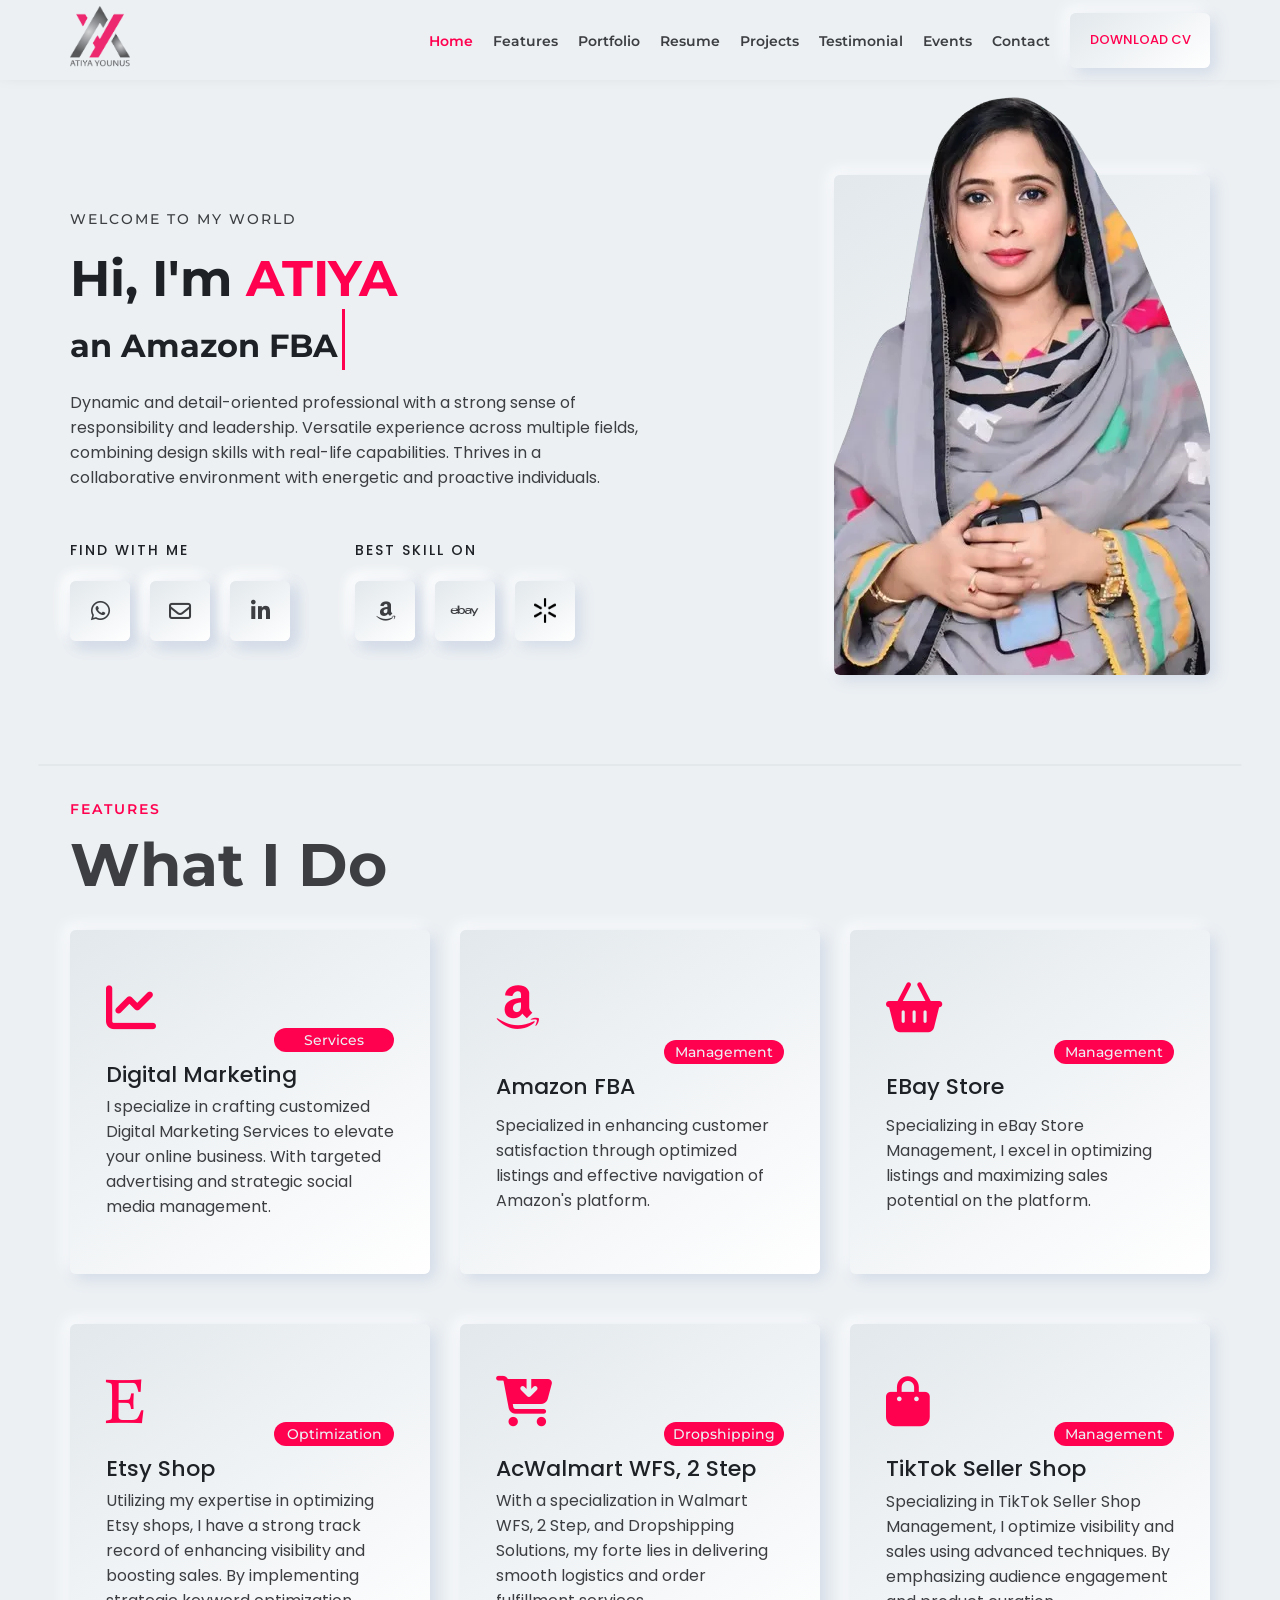
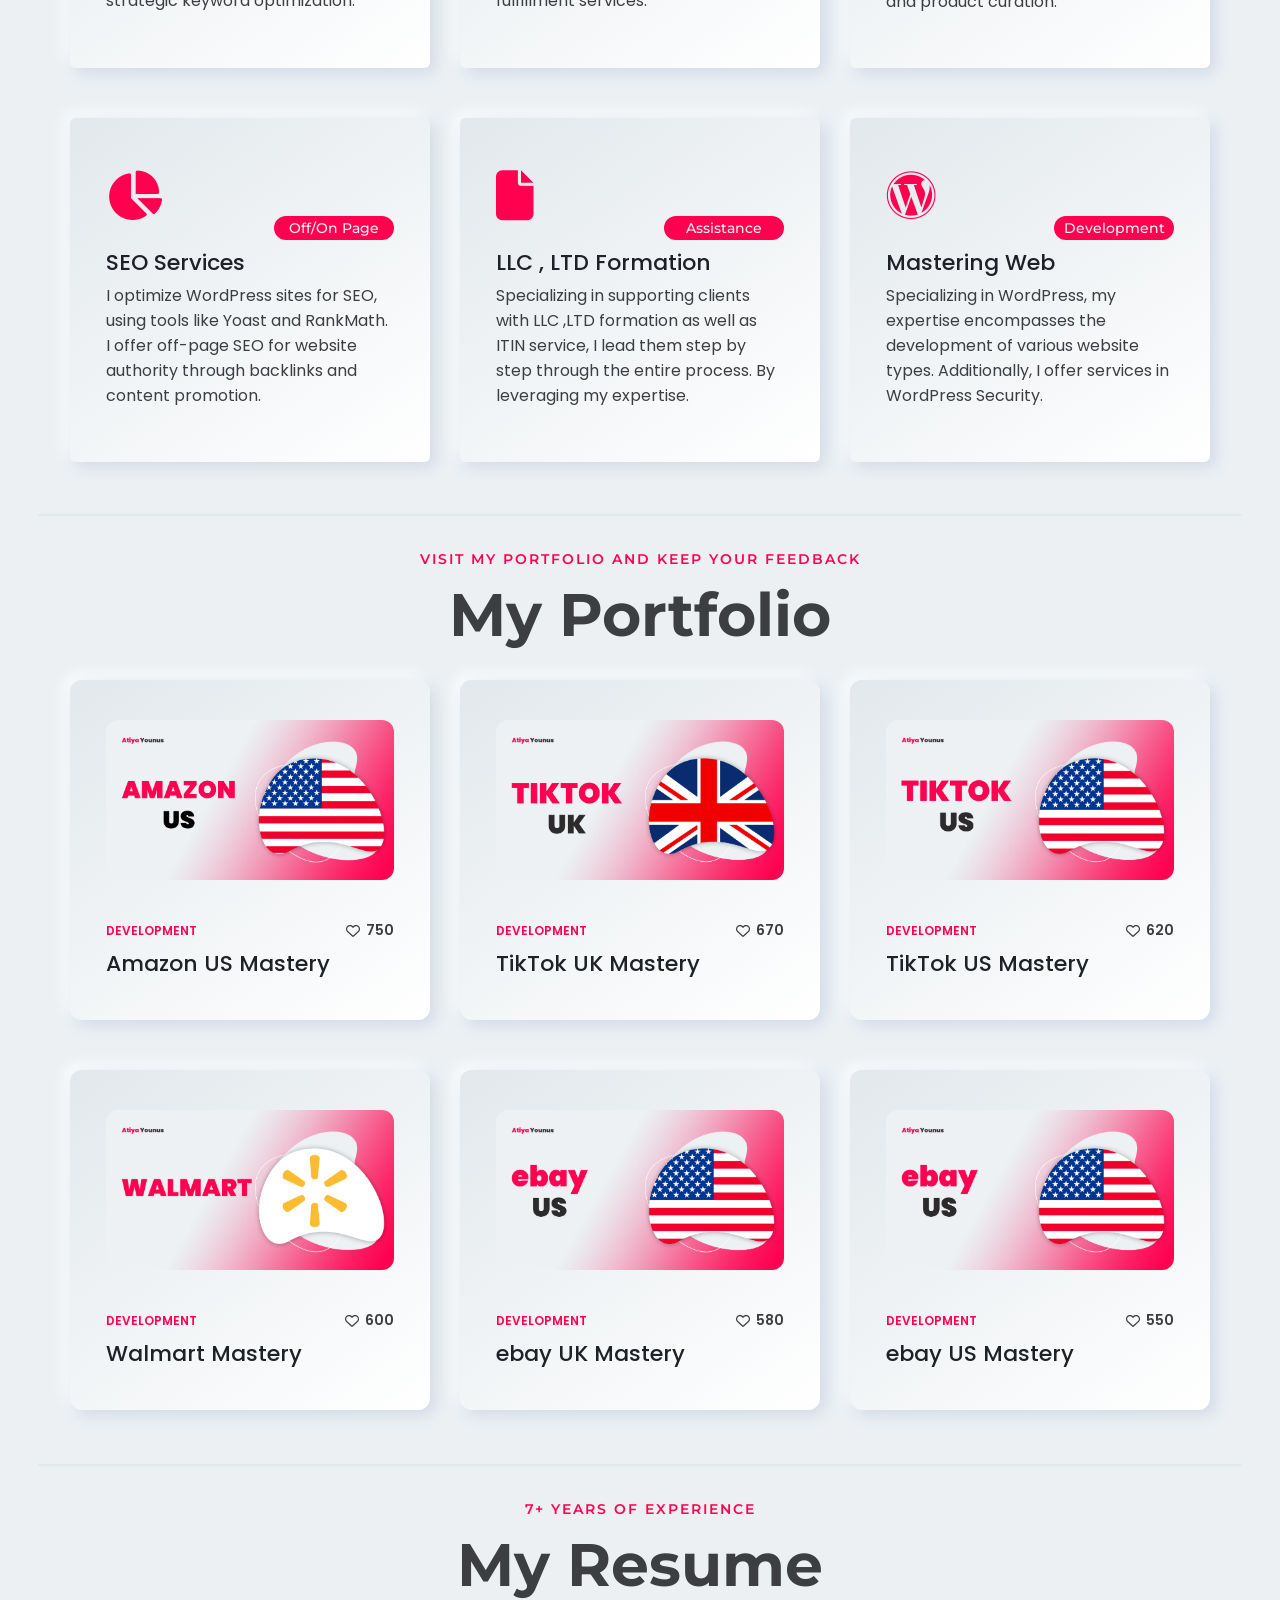
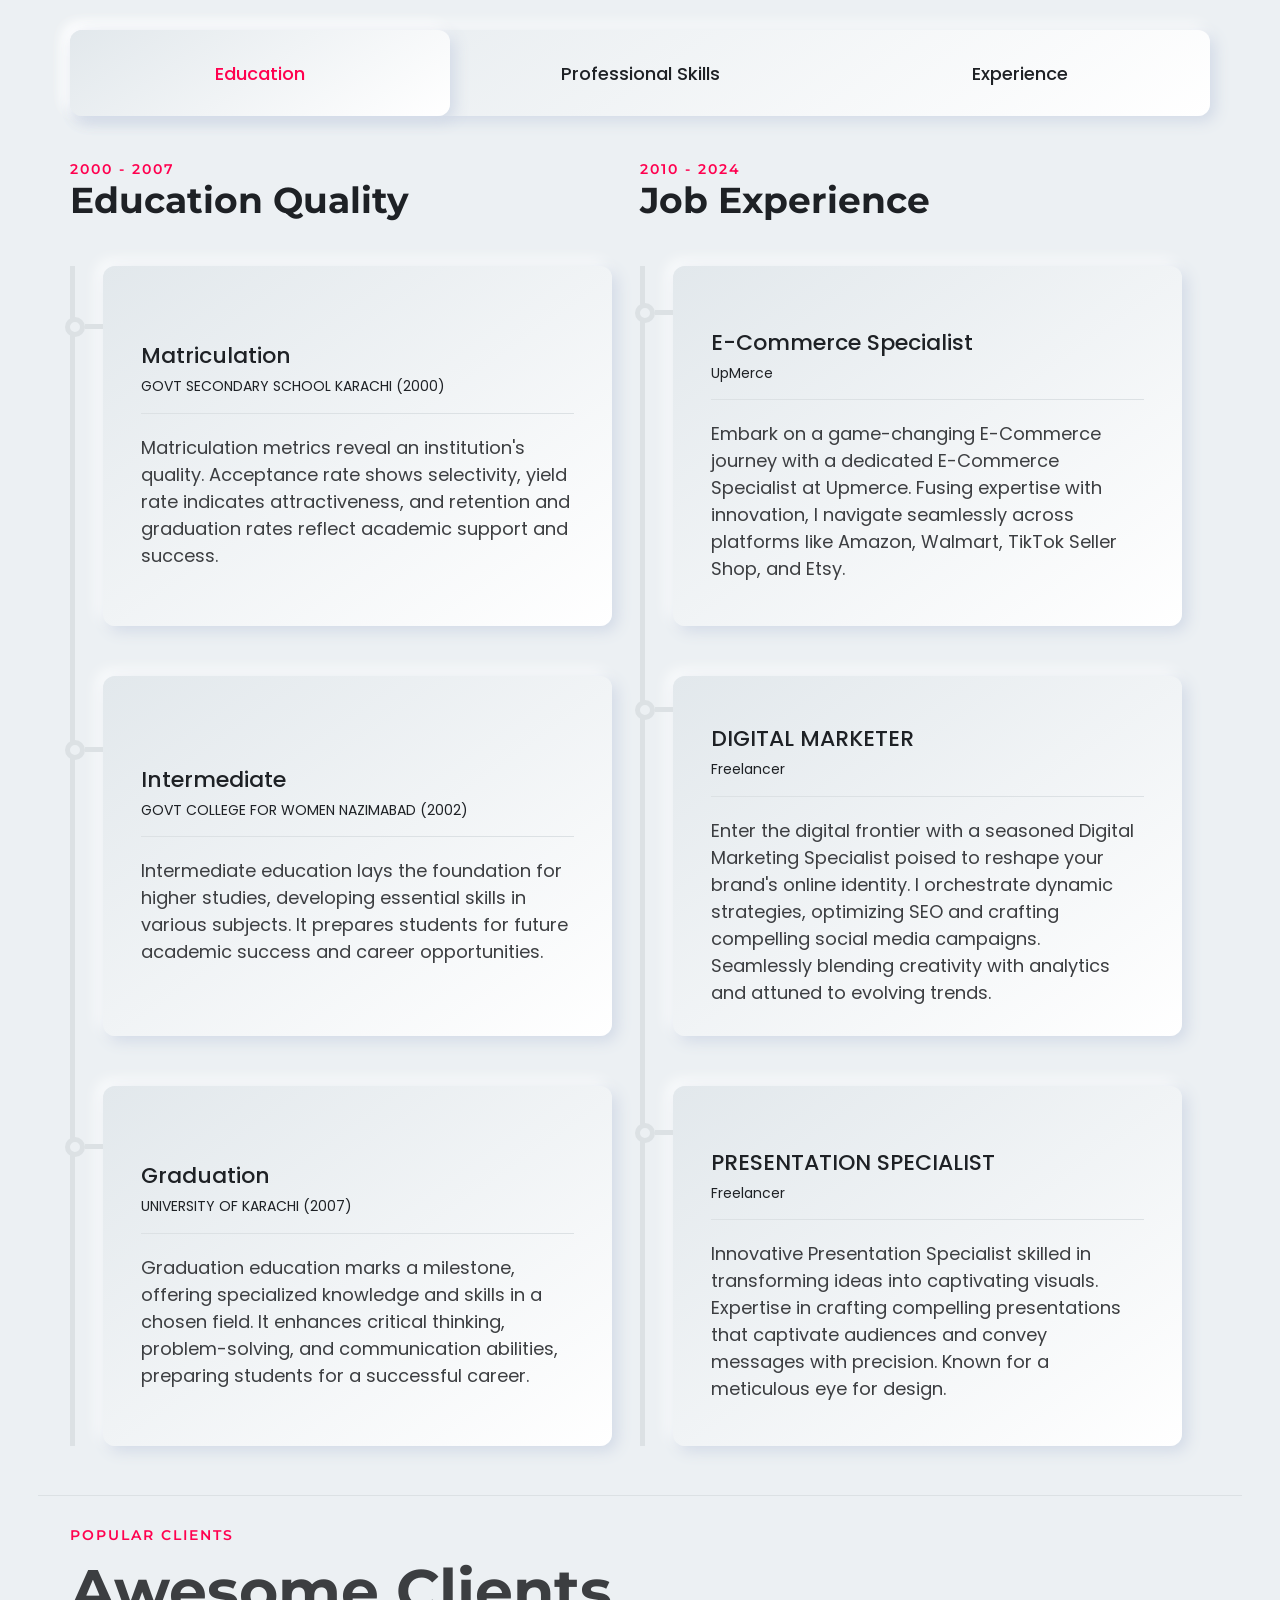
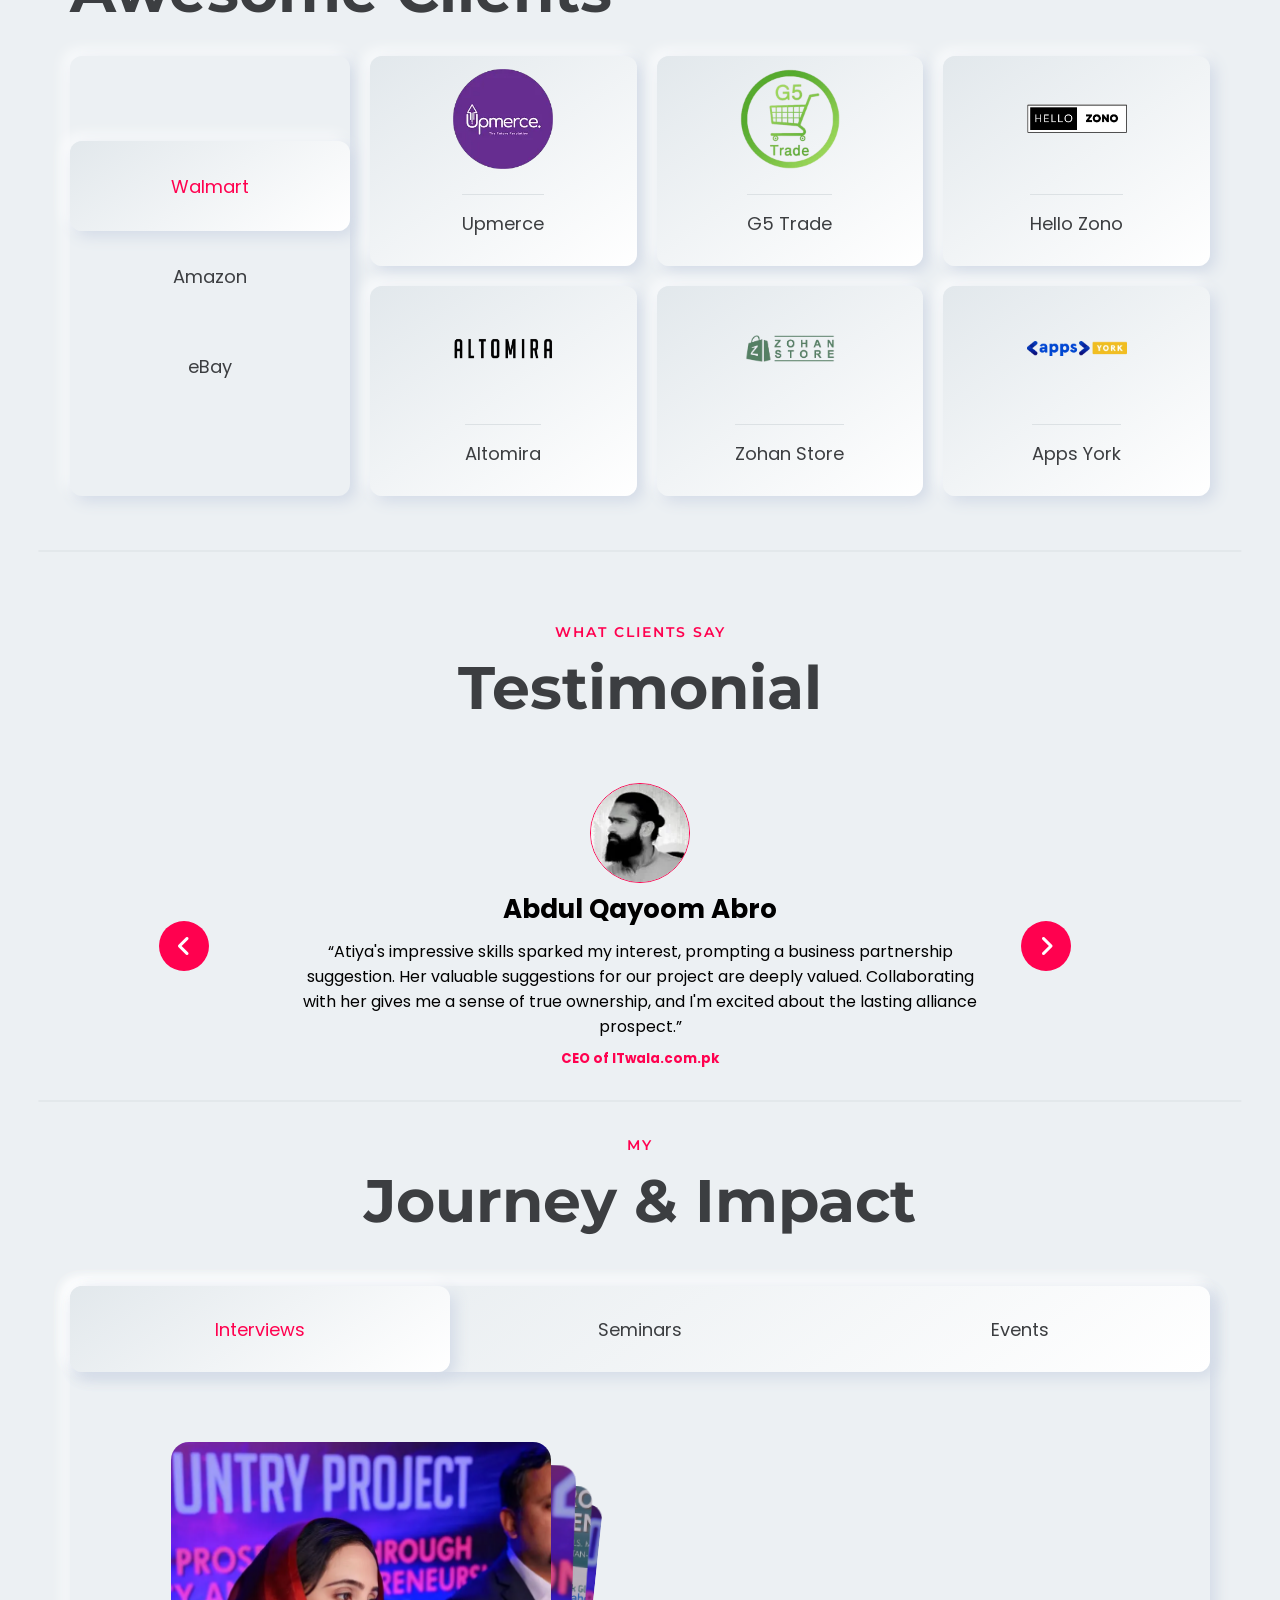
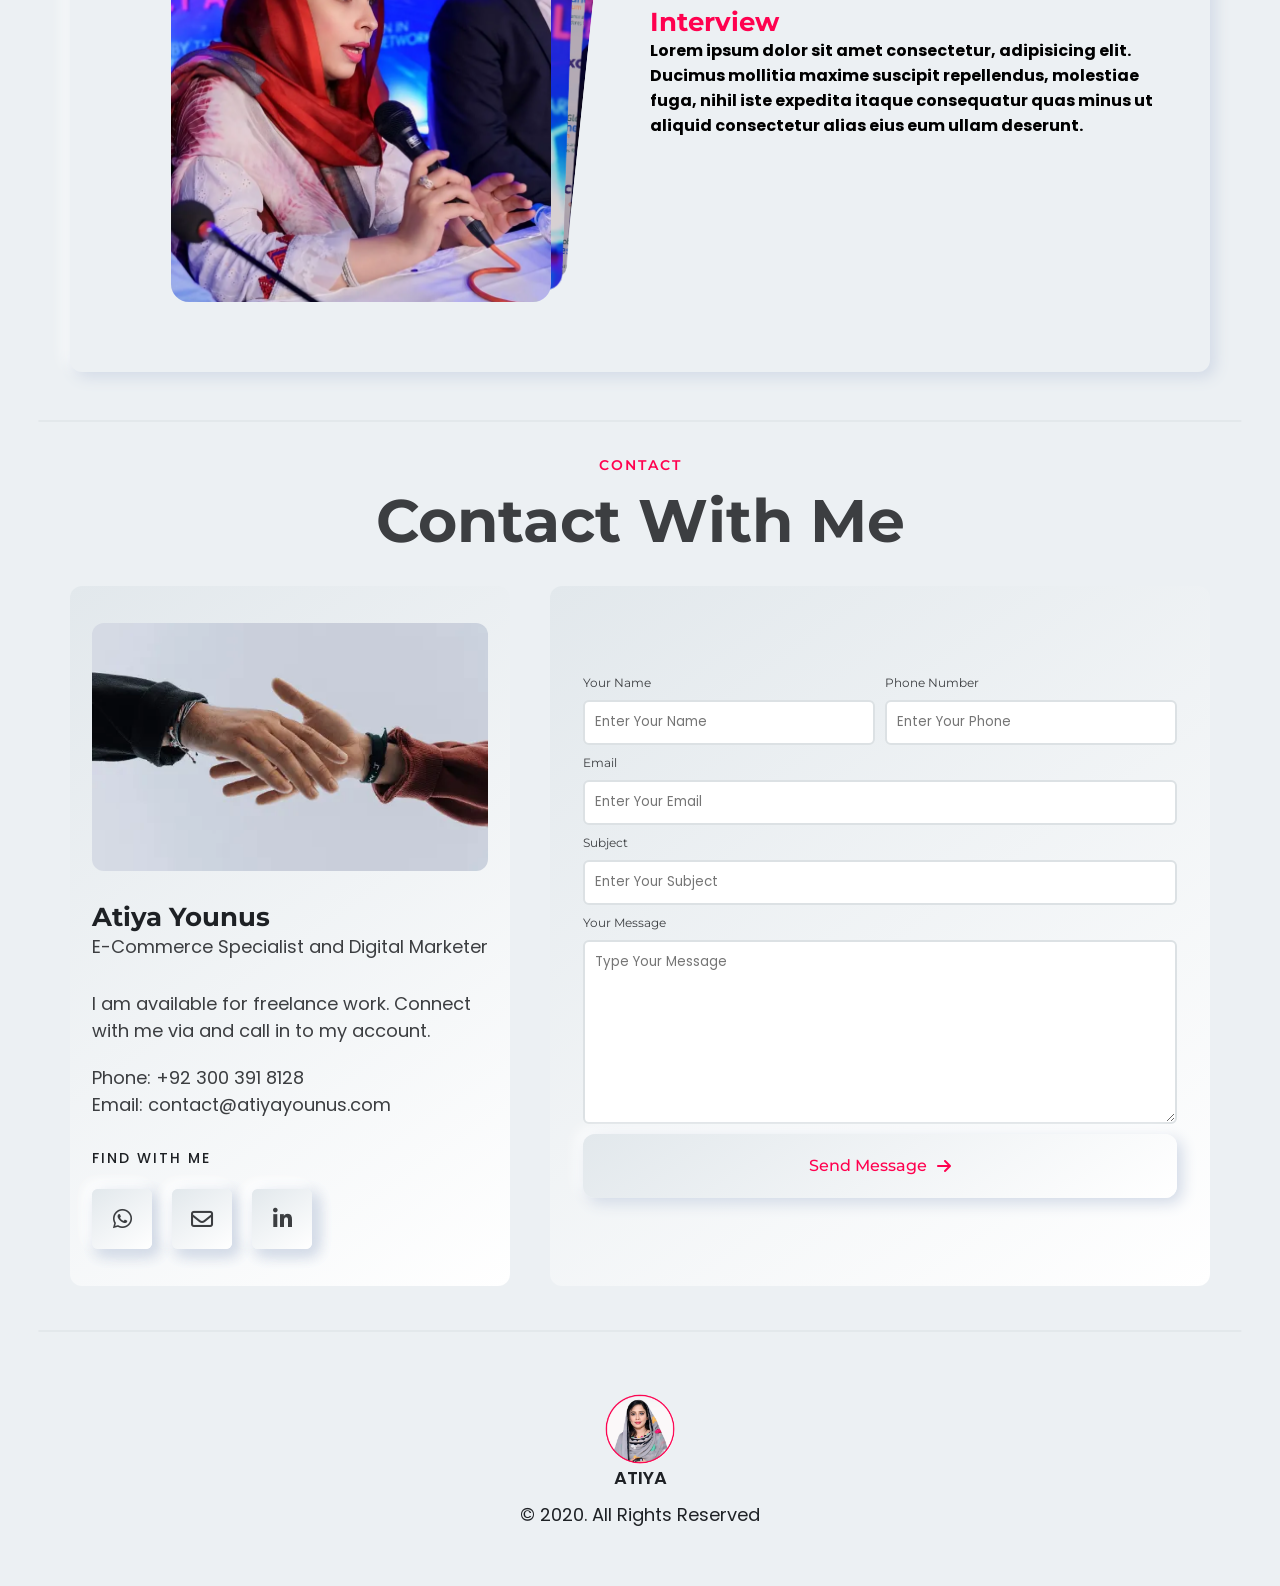
==== commit 666952ba: "Update index.html" ====
--- a/index.html
+++ b/index.html
@@ -37,7 +37,7 @@
                 <li><a href="#resume">Resume</a></li>
                 <li><a href="#projects">Projects</a></li>
                 <li><a href="#testimonial">Testimonial</a></li>
-                <li><a href="#pricing">Pricing</a></li>
+                <li><a href="#pricing">Events</a></li>
                 <li><a href="#contact">Contact</a></li>
                 <div class="buynow__btn"><a href="https://shorturl.at/BLY35">Download CV</a></div>
               </ul>
@@ -1217,4 +1217,4 @@
 <!-- JS Scripts -->
 <script src="assets/scripts/main.js"></script>
 
-</html>+</html>
